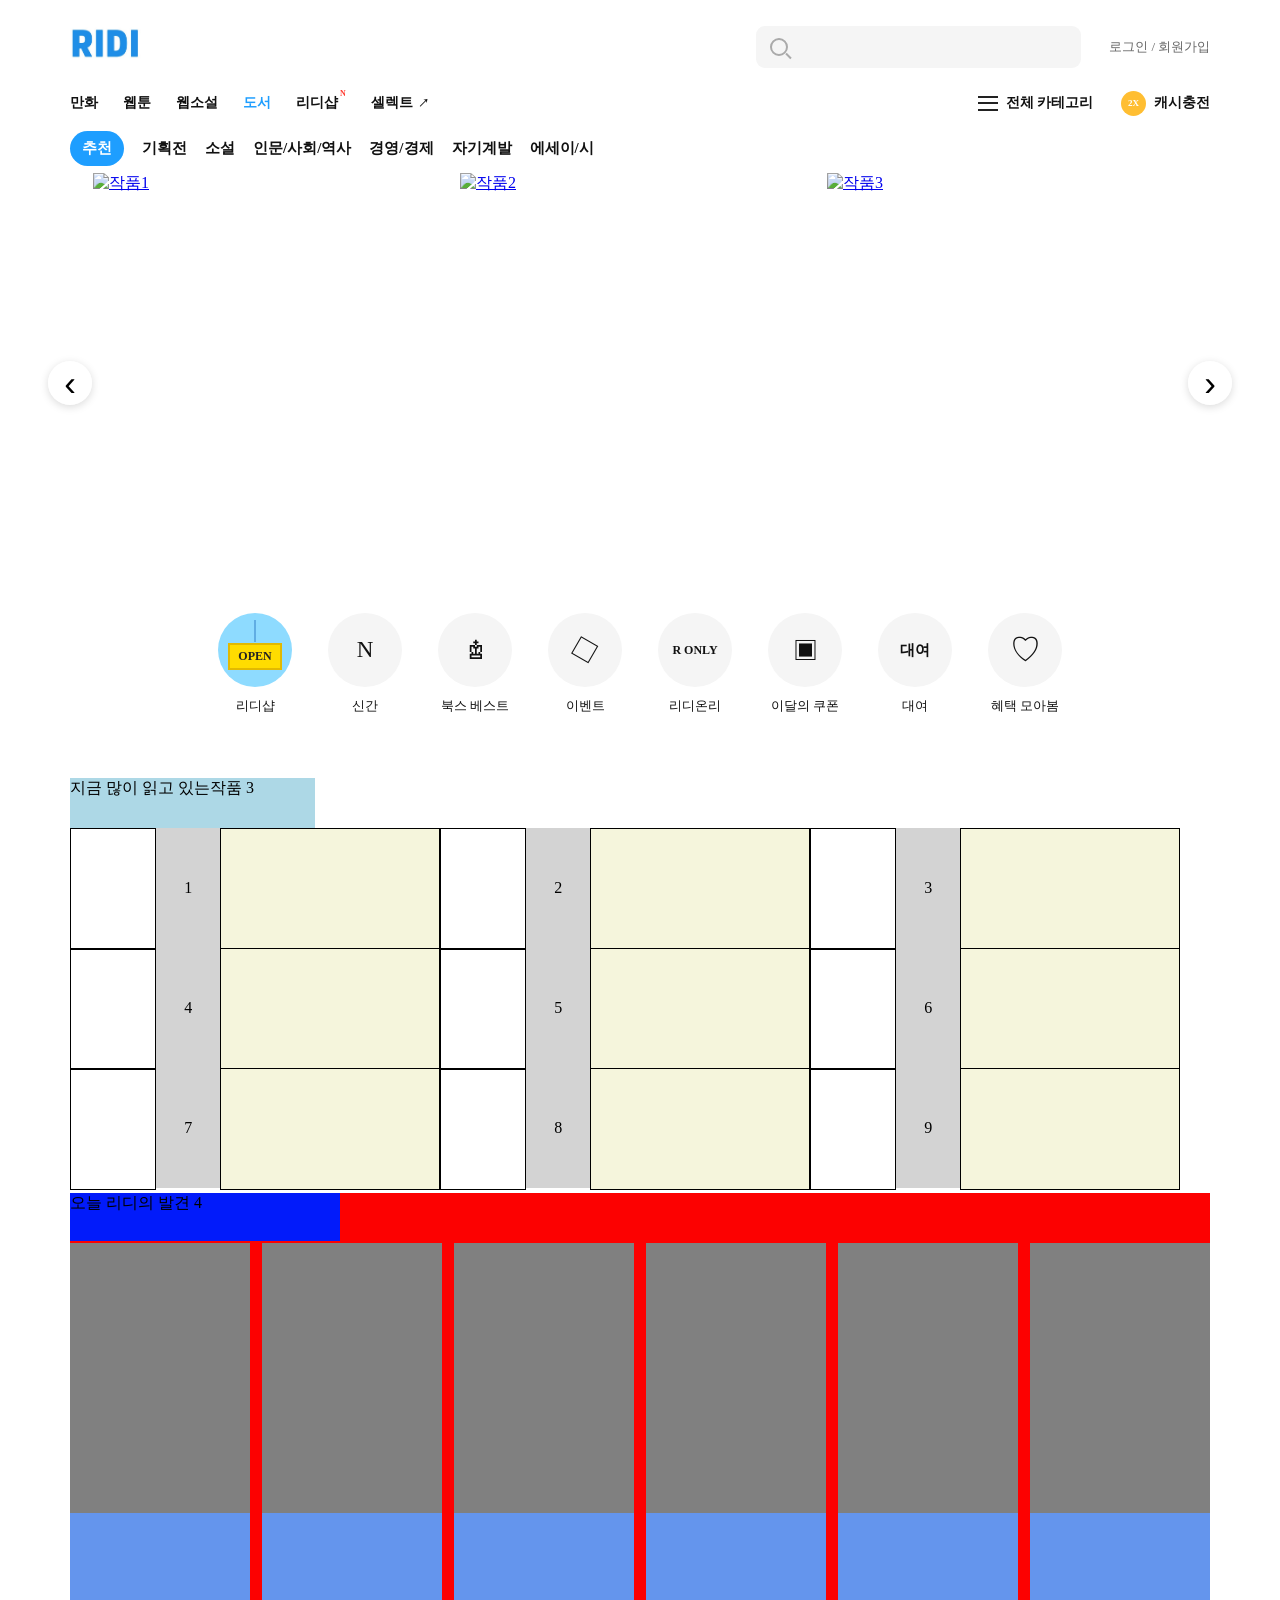
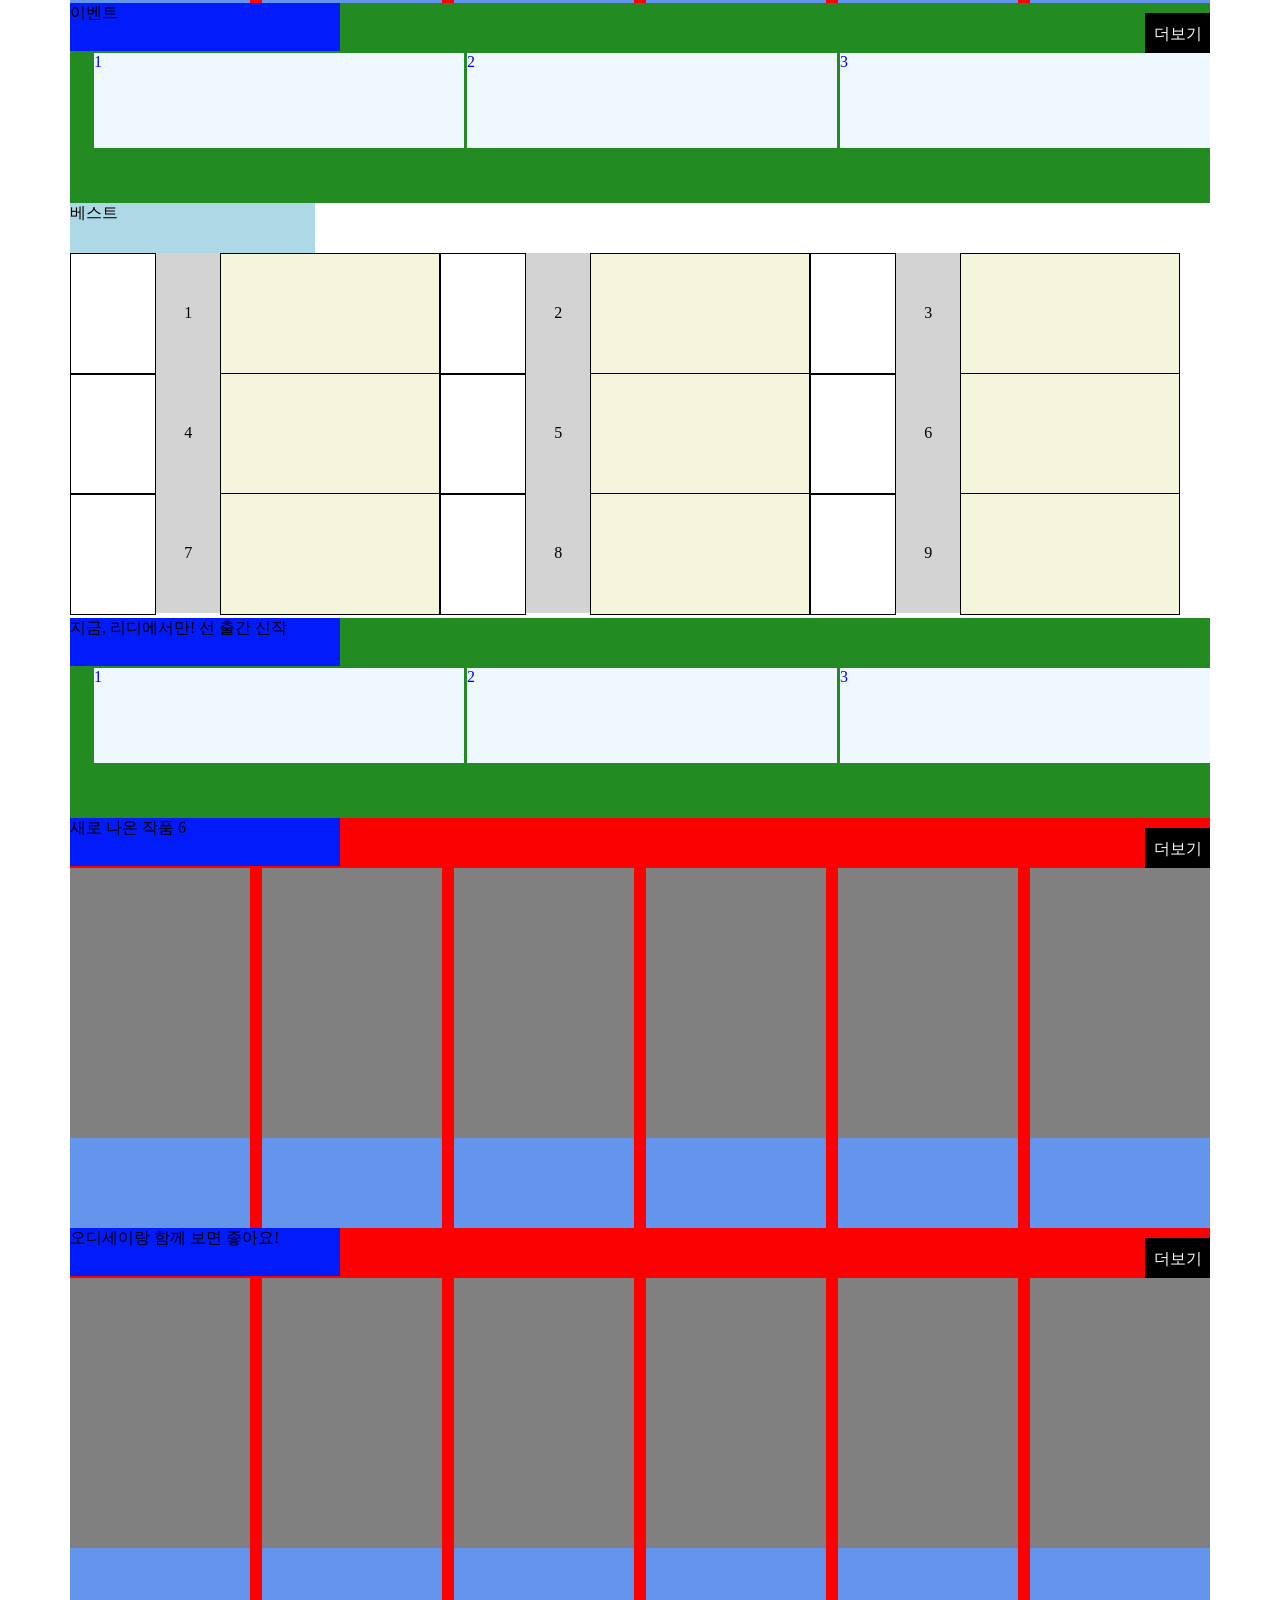
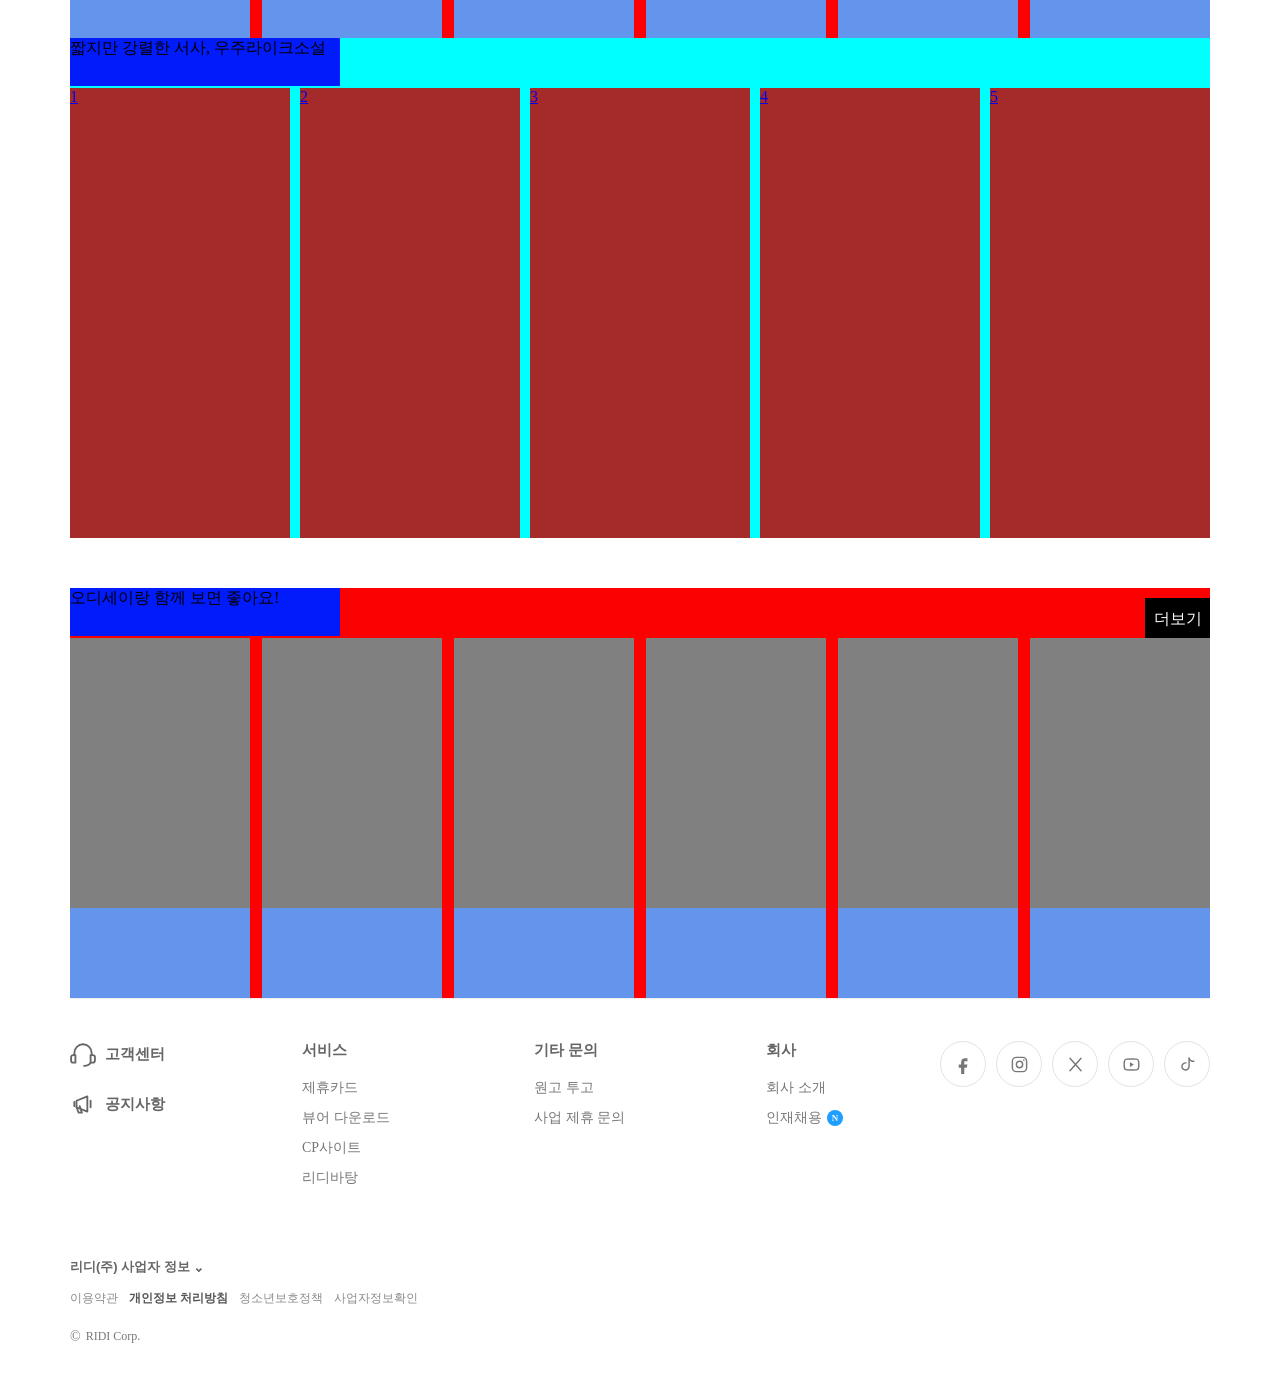
==== index.html @ 397cfddc "Initial commit" ====
<!DOCTYPE html>
<html lang="ko">
<head>
    <meta charset="UTF-8">
    <meta name="viewport" content="width=device-width, initial-scale=1.0">
    <title>리디북스</title>

    <link rel="stylesheet" href="./css/reset.css">
    <link rel="stylesheet" href="./css/common.css">
    <link rel="stylesheet" href="./css/main.css">
</head>

<body>

   <!-- 헤더 시작 -->
<header>

    <!-- 왼쪽 -->
    <div class="왼쪽영역">

        <a href="index.html" id="로고">
            <img src="./img/리디로고.jpg" alt="RIDI">
        </a>

        <nav id="작품장르">

            <a href="#">만화</a>

            <a href="#">웹툰</a>

            <a href="#">웹소설</a>

            <a href="#" class="현재메뉴">도서</a>

            <a href="#" class="리디샵메뉴">
                리디샵
                <span class="new표시헤더">N</span>
            </a>

            <a href="#">
                셀렉트
                <span class="외부링크아이콘">↗</span>
            </a>

        </nav>

    </div>


    <!-- 오른쪽 -->
    <div class="오른쪽영역">

        <!-- 검색 + 로그인 -->
        <div class="오른쪽위">

            <form id="검색">

                <button
                    type="submit"
                    class="검색버튼"
                    aria-label="검색"
                >
                    <span class="돋보기"></span>
                </button>

                <input type="text">

            </form>


            <div id="로그인">

                <a href="#">로그인</a>

                <span>/</span>

                <a href="#">회원가입</a>

            </div>

        </div>


        <!-- 카테고리 + 캐시충전 -->
        <div class="오른쪽아래">

            <a href="#" id="전체카테고리">

                <span class="햄버거아이콘">
                    <i></i>
                    <i></i>
                    <i></i>
                </span>

                <span>전체 카테고리</span>

            </a>


            <a href="#" id="캐시충전">

                <span class="캐시아이콘">2X</span>

                <span>캐시충전</span>

            </a>

        </div>

    </div>

</header>
<!-- 헤더 끝 -->


    <!-- 슬라이더 시작 -->
    <section id="slider">

        <nav id="작품상세장르">
            <a href="#" class="상세장르메뉴 active">추천</a>
            <a href="#" class="상세장르메뉴">기획전</a>
            <a href="#" class="상세장르메뉴">소설</a>
            <a href="#" class="상세장르메뉴">인문/사회/역사</a>
            <a href="#" class="상세장르메뉴">경영/경제</a>
            <a href="#" class="상세장르메뉴">자기계발</a>
            <a href="#" class="상세장르메뉴">에세이/시</a>
        </nav>

        <!-- 왼쪽 버튼 -->
        <button class="슬라이드버튼 이전버튼" type="button">‹</button>

        <!-- 사진이 보이는 영역 -->
        <div class="사진영역">

            <!-- 실제로 움직이는 트랙 -->
            <div class="사진트랙">

                <!-- 첫 번째 3장 -->
                <div class="사진그룹">
                    <a href="#" class="사진">
                        <img src="./img/slider1.jpg" alt="작품1">
                    </a>

                    <a href="#" class="사진">
                        <img src="./img/slider2.jpg" alt="작품2">
                    </a>

                    <a href="#" class="사진">
                        <img src="./img/slider3.jpg" alt="작품3">
                    </a>
                </div>


                <!-- 두 번째 3장 -->
                <div class="사진그룹">
                    <a href="#" class="사진">
                        <img src="./img/slider4.jpg" alt="작품4">
                    </a>

                    <a href="#" class="사진">
                        <img src="./img/slider5.jpg" alt="작품5">
                    </a>

                    <a href="#" class="사진">
                        <img src="./img/slider6.jpg" alt="작품6">
                    </a>
                </div>


                <!-- 세 번째 3장 -->
                <div class="사진그룹">
                    <a href="#" class="사진">
                        <img src="./img/slider7.jpg" alt="작품7">
                    </a>

                    <a href="#" class="사진">
                        <img src="./img/slider8.jpg" alt="작품8">
                    </a>

                    <a href="#" class="사진">
                        <img src="./img/slider9.jpg" alt="작품9">
                    </a>
                </div>

            </div>

        </div>

        <!-- 오른쪽 버튼 -->
        <button class="슬라이드버튼 다음버튼" type="button">›</button>

    </section>
    <!-- 슬라이더 끝 -->

    <section class="동그라미모임">

        <a href="#" class="동그라미링크">
            <div class="동그라미아이콘 리디샵아이콘">
                <span class="오픈줄"></span>
                <span class="오픈간판">OPEN</span>
            </div>
            <span class="동그라미텍스트">리디샵</span>
        </a>


        <a href="#" class="동그라미링크">
            <div class="동그라미아이콘">
                <span class="신간아이콘">N</span>
            </div>
            <span class="동그라미텍스트">신간</span>
        </a>


        <a href="#" class="동그라미링크">
            <div class="동그라미아이콘">
                <span class="베스트아이콘">♔</span>
            </div>
            <span class="동그라미텍스트">북스 베스트</span>
        </a>


        <a href="#" class="동그라미링크">
            <div class="동그라미아이콘">
                <span class="이벤트아이콘">◇</span>
            </div>
            <span class="동그라미텍스트">이벤트</span>
        </a>


        <a href="#" class="동그라미링크">
            <div class="동그라미아이콘">
                <span class="리디온리아이콘">R ONLY</span>
            </div>
            <span class="동그라미텍스트">리디온리</span>
        </a>


        <a href="#" class="동그라미링크">
            <div class="동그라미아이콘">
                <span class="쿠폰아이콘">▣</span>
            </div>
            <span class="동그라미텍스트">이달의 쿠폰</span>
        </a>


        <a href="#" class="동그라미링크">
            <div class="동그라미아이콘">
                <span class="대여아이콘">대여</span>
            </div>
            <span class="동그라미텍스트">대여</span>
        </a>


        <a href="#" class="동그라미링크">
            <div class="동그라미아이콘">
                <span class="혜택아이콘">♡</span>
            </div>
            <span class="동그라미텍스트">혜택 모아봄</span>
        </a>

    </section>


    <!-- 지금 많이 읽고 있는 만화 -->
     <section class="유사한구조">
        <div class="제목1">지금 많이 읽고 있는작품 3</div>
        <div class="목록영역1">
            <div class="작품박스1">
                <a href="#" class="작품이미지1"></a>
                    <div class="작품번호1">1</div>
               <a href="#" class="작품정보1"></a>
            </div>

            <div class="작품박스1">
               <a href="#" class="작품이미지1"></a>
                         <div class="작품번호1">2</div>
               <a href="#" class="작품정보1"></a>
            </div>

            <div class="작품박스1">
                <a href="#" class="작품이미지1"></a>
                        <div class="작품번호1">3</div>
               <a href="#" class="작품정보1"></a>
            </div>
            <div class="작품박스1">
               <a href="#" class="작품이미지1"></a>
                        <div class="작품번호1">4</div>
               <a href="#" class="작품정보1"></a>
            </div>
            <div class="작품박스1">
                <a href="#" class="작품이미지1"></a>
                        <div class="작품번호1">5</div>
               <a href="#" class="작품정보1"></a>
            </div>
            <div class="작품박스1">
             <a href="#" class="작품이미지1"></a>
                        <div class="작품번호1">6</div>
                <a href="#"class="작품정보1"></a>
            </div>
            <div class="작품박스1">
                <a href="#" class="작품이미지1"></a>
                        <div class="작품번호1">7</div>
               <a href="#" class="작품정보1"></a>
            </div>
            <div class="작품박스1">
                <a href="#" class="작품이미지1"></a>
                        <div class="작품번호1">8</div>
               <a href="#" class="작품정보1"></a>
            </div>
            <div class="작품박스1">
                <a href="#" class="작품이미지1"></a>
                         <div class="작품번호1">9</div>
               <a href="#" class="작품정보1"></a>
            </div>
        </div>
    </section>
<!--  시발 3번 8번 끝! -->


    <!-- 오늘, 리디의 발견 -->
    <section class="똑같은구조" style="background-color: rgb(252, 1, 1);">
        <div class="제목2">오늘 리디의 발견 4</div>
        
        <div class="작품목록2">
            <div class="작품카드2">
                <a href="#" class="작품이미지2"></a>
                <a href="#" class="작품정보2"></a>
            </div>

            <div class="작품카드2">
                <a href="#" class="작품이미지2"></a>
                <a href="#" class="작품정보2"></a>
            </div>

            <div class="작품카드2">
                <a href="#" class="작품이미지2"></a>
                <a href="#" class="작품정보2"></a>
            </div>

            <div class="작품카드2">
                <a href="#" class="작품이미지2"></a>
                <a href="#" class="작품정보2"></a>
            </div>

            <div class="작품카드2">
                <a href="#" class="작품이미지2"></a>
                <a href="#" class="작품정보2"></a>
            </div>

            <div class="작품카드2">
                <a href="#" class="작품이미지2"></a>
                <a href="#" class="작품정보2"></a>
            </div>
        </div>
    </section>

<!-- 5번 -->
     <section class="비슷한구조" style="background-color: forestgreen;">
        <div class="제목2">이벤트</div>
        <a href="#" class="더보기">더보기</a>
        <div class="비슷한구조사진">
            <a href="#">1</a>
            <a href="#">2</a>
            <a href="#">3</a>
        </div>
    </section>

<!-- ㅇㅇㄹㄴㄴ어ㅏㅣㅁ어ㅏㅣ머ㅏㅣㄴㅇㄹ
  -->
      <section class="유사한구조">
        <div class="제목1">베스트</div>
        <div class="목록영역1">
            <div class="작품박스1">
                <a href="#" class="작품이미지1"></a>
                    <div class="작품번호1">1</div>
               <a href="#" class="작품정보1"></a>
            </div>

            <div class="작품박스1">
               <a href="#" class="작품이미지1"></a>
                         <div class="작품번호1">2</div>
               <a href="#" class="작품정보1"></a>
            </div>

            <div class="작품박스1">
                <a href="#" class="작품이미지1"></a>
                        <div class="작품번호1">3</div>
               <a href="#" class="작품정보1"></a>
            </div>
            <div class="작품박스1">
               <a href="#" class="작품이미지1"></a>
                        <div class="작품번호1">4</div>
               <a href="#" class="작품정보1"></a>
            </div>
            <div class="작품박스1">
                <a href="#" class="작품이미지1"></a>
                        <div class="작품번호1">5</div>
               <a href="#" class="작품정보1"></a>
            </div>
            <div class="작품박스1">
             <a href="#" class="작품이미지1"></a>
                        <div class="작품번호1">6</div>
                <a href="#"class="작품정보1"></a>
            </div>
            <div class="작품박스1">
                <a href="#" class="작품이미지1"></a>
                        <div class="작품번호1">7</div>
               <a href="#" class="작품정보1"></a>
            </div>
            <div class="작품박스1">
                <a href="#" class="작품이미지1"></a>
                        <div class="작품번호1">8</div>
               <a href="#" class="작품정보1"></a>
            </div>
            <div class="작품박스1">
                <a href="#" class="작품이미지1"></a>
                         <div class="작품번호1">9</div>
               <a href="#" class="작품정보1"></a>
            </div>
        </div>
    </section>

    <section class="비슷한구조" style="background-color: forestgreen;">
        <div class="제목2">지금, 리디에서만! 선 출간 신작</div>
        
        <div class="비슷한구조사진">
            <a href="#">1</a>
            <a href="#">2</a>
            <a href="#">3</a>
        </div>
    </section>





    <!-- 6번 -->
    <section class="똑같은구조" style="background-color: rgb(252, 1, 1);">
        <div class="제목2">새로 나온 작품 6</div>
        <a href="#" class="더보기">더보기</a>
        <div class="작품목록2">
            <div class="작품카드2">
                <a href="#" class="작품이미지2"></a>
                <a href="#" class="작품정보2"></a>
            </div>

            <div class="작품카드2">
                <a href="#" class="작품이미지2"></a>
                <a href="#" class="작품정보2"></a>
            </div>

            <div class="작품카드2">
                <a href="#" class="작품이미지2"></a>
                <a href="#" class="작품정보2"></a>
            </div>

            <div class="작품카드2">
                <a href="#" class="작품이미지2"></a>
                <a href="#" class="작품정보2"></a>
            </div>

            <div class="작품카드2">
                <a href="#" class="작품이미지2"></a>
                <a href="#" class="작품정보2"></a>
            </div>

            <div class="작품카드2">
                <a href="#" class="작품이미지2"></a>
                <a href="#" class="작품정보2"></a>
            </div>
        </div>
    </section>


     <section class="똑같은구조" style="background-color: rgb(252, 1, 1);">
        <div class="제목2">오디세이랑 함께 보면 좋아요!</div>
        <a href="#" class="더보기">더보기</a>
        <div class="작품목록2">
            <div class="작품카드2">
                <a href="#" class="작품이미지2"></a>
                <a href="#" class="작품정보2"></a>
            </div>

            <div class="작품카드2">
                <a href="#" class="작품이미지2"></a>
                <a href="#" class="작품정보2"></a>
            </div>

            <div class="작품카드2">
                <a href="#" class="작품이미지2"></a>
                <a href="#" class="작품정보2"></a>
            </div>

            <div class="작품카드2">
                <a href="#" class="작품이미지2"></a>
                <a href="#" class="작품정보2"></a>
            </div>

            <div class="작품카드2">
                <a href="#" class="작품이미지2"></a>
                <a href="#" class="작품정보2"></a>
            </div>

            <div class="작품카드2">
                <a href="#" class="작품이미지2"></a>
                <a href="#" class="작품정보2"></a>
            </div>
        </div>
    </section>


<!-- 짧지만 강렬한 서사, 우주라이크소설 -->
  <section class="우주라이크소설">

    <div class="제목2">짧지만 강렬한 서사, 우주라이크소설</div>

    <div class="우주라이크소설목록">
        <a href="#">1</a>
        <a href="#">2</a>
        <a href="#">3</a>
        <a href="#">4</a>
        <a href="#">5</a>
    </div>

</section>


    <section class="똑같은구조" style="background-color: rgb(252, 1, 1);">
        <div class="제목2">오디세이랑 함께 보면 좋아요!</div>
        <a href="#" class="더보기">더보기</a>
        <div class="작품목록2">
            <div class="작품카드2">
                <a href="#" class="작품이미지2"></a>
                <a href="#" class="작품정보2"></a>
            </div>

            <div class="작품카드2">
                <a href="#" class="작품이미지2"></a>
                <a href="#" class="작품정보2"></a>
            </div>

            <div class="작품카드2">
                <a href="#" class="작품이미지2"></a>
                <a href="#" class="작품정보2"></a>
            </div>

            <div class="작품카드2">
                <a href="#" class="작품이미지2"></a>
                <a href="#" class="작품정보2"></a>
            </div>

            <div class="작품카드2">
                <a href="#" class="작품이미지2"></a>
                <a href="#" class="작품정보2"></a>
            </div>

            <div class="작품카드2">
                <a href="#" class="작품이미지2"></a>
                <a href="#" class="작품정보2"></a>
            </div>
        </div>
    </section>


    <footer class="리디푸터">
        <div class="푸터상단">
            <div class="푸터왼쪽메뉴">
                <div class="푸터바로가기">
                    <a href="#" class="푸터큰링크">
                        <svg viewBox="0 0 24 24" aria-hidden="true">
                            <path d="M4 13v-2a8 8 0 0 1 16 0v2"/>
                            <path d="M4 13H3a2 2 0 0 0-2 2v3a2 2 0 0 0 2 2h2v-7H4Z"/>
                            <path d="M20 13h1a2 2 0 0 1 2 2v3a2 2 0 0 1-2 2h-2v-7h1Z"/>
                            <path d="M19 20c-1 2-3 3-6 3"/>
                        </svg>
                        <span>고객센터</span>
                    </a>

                    <a href="#" class="푸터큰링크">
                        <svg viewBox="0 0 24 24" aria-hidden="true">
                            <path d="M4 10v4"/>
                            <path d="M6 9l10-4v14L6 15Z"/>
                            <path d="M6 15l2 5h3l-2-6"/>
                            <path d="M19 9v6"/>
                        </svg>
                        <span>공지사항</span>
                    </a>
                </div>

                <div class="푸터목록">
                    <strong>서비스</strong>
                    <a href="#">제휴카드</a>
                    <a href="#">뷰어 다운로드</a>
                    <a href="#">CP사이트</a>
                    <a href="#">리디바탕</a>
                </div>

                <div class="푸터목록">
                    <strong>기타 문의</strong>
                    <a href="#">원고 투고</a>
                    <a href="#">사업 제휴 문의</a>
                </div>

                <div class="푸터목록">
                    <strong>회사</strong>
                    <a href="#">회사 소개</a>
                    <a href="#" class="인재채용링크">인재채용 <span class="뉴배지">N</span></a>
                </div>
            </div>

            <div class="푸터SNS">
                <a href="#" aria-label="페이스북" title="페이스북">
                    <svg viewBox="0 0 24 24" aria-hidden="true"><path d="M14 8h3V4h-3c-3 0-5 2-5 5v3H6v4h3v8h4v-8h3l1-4h-4V9c0-1 .5-1 1-1Z"/></svg>
                </a>
                <a href="#" aria-label="인스타그램" title="인스타그램">
                    <svg viewBox="0 0 24 24" aria-hidden="true"><rect x="3" y="3" width="18" height="18" rx="5"/><circle cx="12" cy="12" r="4"/><circle cx="17.5" cy="6.5" r="1" class="채움"/></svg>
                </a>
                <a href="#" aria-label="트위터 X" title="트위터 X">
                    <svg viewBox="0 0 24 24" aria-hidden="true"><path d="M5 4l14 16M19 4L5 20"/></svg>
                </a>
                <a href="#" aria-label="유튜브" title="유튜브">
                    <svg viewBox="0 0 24 24" aria-hidden="true"><path d="M21 8c-.2-1.5-1-2.5-2.5-2.8C16.8 5 14.5 5 12 5s-4.8 0-6.5.2C4 5.5 3.2 6.5 3 8c-.2 1.1-.2 2.3-.2 4s0 2.9.2 4c.2 1.5 1 2.5 2.5 2.8C7.2 19 9.5 19 12 19s4.8 0 6.5-.2C20 18.5 20.8 17.5 21 16c.2-1.1.2-2.3.2-4s0-2.9-.2-4Z"/><path d="M10 9l5 3-5 3Z" class="채움"/></svg>
                </a>
                <a href="#" aria-label="틱톡" title="틱톡">
                    <svg viewBox="0 0 24 24" aria-hidden="true"><path d="M14 4v10.5a4.5 4.5 0 1 1-4-4.5"/><path d="M14 4c1 3 3 4 6 4"/></svg>
                </a>
            </div>
        </div>

        <div class="푸터하단">
            <button type="button" id="사업자정보버튼" aria-expanded="false">
                <span>리디(주) 사업자 정보</span>
                <span class="사업자화살표" aria-hidden="true">⌄</span>
            </button>

            <div id="사업자정보내용" hidden>
                <p>대표자 : [대표자명] &nbsp;|&nbsp; 사업자등록번호 : [사업자등록번호]</p>
                <p>통신판매업 신고번호 : [신고번호] &nbsp;|&nbsp; 주소 : [사업자 주소]</p>
            </div>

            <div class="푸터약관">
                <a href="#">이용약관</a>
                <a href="#" class="개인정보처리방침">개인정보 처리방침</a>
                <a href="#">청소년보호정책</a>
                <a href="#">사업자정보확인</a>
            </div>

            <div class="푸터카피라이트">
                <span class="저작권기호">©</span>
                <span>RIDI Corp.</span>
            </div>
        </div>
    </footer>

    <script src="./js/main.js"></script>
</body>
</html>
---- css/main.css ----
@charset "utf-8";

/* =========================
   헤더
========================= */

/* =========================
   헤더
========================= */

header {
    width: 1140px;
    height: 115px;

    margin: 0 auto;

    display: flex;
    justify-content: space-between;
}


/* =========================
   왼쪽 영역
========================= */

.왼쪽영역 {
    height: 115px;

    display: flex;
    flex-direction: column;
    justify-content: space-between;
}


/* RIDI 로고 */

#로고 {
    width: 75px;
    height: 35px;

    margin-top: 18px;

    display: block;
}


#로고 img {
    width: 75px;
    height: 35px;

    display: block;
    object-fit: contain;
}


/* =========================
   작품 장르
========================= */

#작품장르 {
    height: 40px;

    display: flex;
    align-items: center;

    gap: 25px;
}


#작품장르 a {
    position: relative;

    color: #111;

    font-size: 14px;
    font-weight: 600;

    text-decoration: none;
    white-space: nowrap;

    transition: color 0.2s;
}


#작품장르 a:hover {
    color: #999;
}


/* 현재 선택된 '도서' */

#작품장르 .현재메뉴 {
    color: #1e9eff;
}


/* 리디샵 옆 N */

.리디샵메뉴 {
    display: flex;
    align-items: flex-start;
}


.new표시헤더 {
    margin-left: 2px;
    margin-top: -5px;

    color: #ff3b30;

    font-size: 8px;
    font-weight: bold;
}


/* 셀렉트 외부링크 표시 */

.외부링크아이콘 {
    margin-left: 2px;

    font-size: 11px;
}


/* =========================
   오른쪽 영역
========================= */

.오른쪽영역 {
    height: 115px;

    display: flex;
    flex-direction: column;

    align-items: flex-end;
    justify-content: space-between;
}


/* =========================
   검색 + 로그인
========================= */

.오른쪽위 {
    margin-top: 18px;

    display: flex;
    align-items: center;

    gap: 28px;
}


/* 검색창 */

#검색 {
    width: 325px;
    height: 42px;

    display: flex;
    align-items: center;

    background-color: #f5f5f5;

    border: none;
    border-radius: 9px;

    overflow: hidden;
}


/* 검색 버튼 */

.검색버튼 {
    width: 45px;
    height: 42px;

    border: none;
    background: none;

    display: flex;
    justify-content: center;
    align-items: center;

    cursor: pointer;
}


/* CSS 돋보기 */

.돋보기 {
    width: 14px;
    height: 14px;

    border: 2px solid #aaa;
    border-radius: 50%;

    position: relative;

    display: block;
}


.돋보기::after {
    content: "";

    width: 7px;
    height: 2px;

    position: absolute;

    right: -6px;
    bottom: -3px;

    background-color: #aaa;

    transform: rotate(45deg);
}


/* 검색 입력 */

#검색 input {
    flex: 1;

    height: 42px;

    padding: 0 12px 0 3px;

    border: none;
    outline: none;

    background: transparent;

    font-size: 14px;
}


/* =========================
   로그인
========================= */

#로그인 {
    display: flex;
    align-items: center;

    gap: 3px;

    white-space: nowrap;
}


#로그인 a,
#로그인 span {
    color: #666;

    font-size: 13px;
    font-weight: 500;

    text-decoration: none;
}


#로그인 a:hover {
    color: #aaa;
}


/* =========================
   전체 카테고리 + 캐시충전
========================= */

.오른쪽아래 {
    height: 40px;

    display: flex;
    align-items: center;

    gap: 28px;
}


#전체카테고리,
#캐시충전 {
    height: 40px;

    display: flex;
    align-items: center;

    gap: 8px;

    color: #111;

    font-size: 14px;
    font-weight: 600;

    text-decoration: none;
}


/* 햄버거 */

.햄버거아이콘 {
    width: 20px;
    height: 15px;

    display: flex;
    flex-direction: column;
    justify-content: space-between;
}


.햄버거아이콘 i {
    width: 20px;
    height: 2px;

    display: block;

    background-color: #222;
}


/* =========================
   캐시 2X 아이콘
========================= */

.캐시아이콘 {
    width: 25px;
    height: 25px;

    border: none;
    border-radius: 50%;

    background-color: #ffbe32;

    display: flex;
    justify-content: center;
    align-items: center;

    color: white;

    font-size: 9px;
    font-weight: bold;
}


#전체카테고리:hover,
#캐시충전:hover {
    color: #888;
}

/* =========================
   슬라이더
========================= */

#slider {
    width: 1140px;
    height: 470px;
    margin: 0 auto;
    position: relative;
}

#작품상세장르 {
    width: 610px;
    height: 50px;

    position: absolute;
    top: 0;
    left: 0;

    display: flex;
    align-items: center;

    gap: 18px;
}


/* 기본 메뉴 */

.상세장르메뉴 {
    padding: 7px 0;

    text-decoration: none;

    color: #111;

    font-size: 15px;
    font-weight: bold;

    white-space: nowrap;

    transition: 0.2s;
}


/* 마우스 올렸을 때 */

.상세장르메뉴:hover {
    color: #999;
}


/* 현재 선택된 메뉴 */

.상세장르메뉴.active {
    padding: 8px 12px;

    background-color: #1e9eff;

    color: white;

    border-radius: 20px;
}


/* 선택된 메뉴에서는 hover해도 흰색 유지 */

.상세장르메뉴.active:hover {
    color: white;
}

.사진영역 {
    width: 1094px;
    height: 420px;
    position: absolute;
    top: 50px;
    left: 23px;
    overflow: hidden;
}

.사진트랙 {
    width: 100%;
    height: 420px;
    display: flex;
    transition: transform 0.5s ease;
}

.사진그룹 {
    min-width: 100%;
    height: 420px;
    display: flex;
    gap: 7px;
}

.사진 {
    width: 360px;
    height: 420px;
    display: block;
    flex-shrink: 0;
}

.사진 img {
    width: 100%;
    height: 100%;
    display: block;
    object-fit: cover;
}

.슬라이드버튼 {
    position: absolute;
    top: 260px;
    transform: translateY(-50%);
    width: 44px;
    height: 44px;
    border: none;
    border-radius: 50%;
    background-color: rgba(255, 255, 255, 0.8);
    display: flex;
    justify-content: center;
    align-items: center;
    font-size: 35px;
    cursor: pointer;
    z-index: 20;
    box-shadow: 0 2px 8px rgba(0, 0, 0, 0.15);
}

.이전버튼 { left: -22px; }
.다음버튼 { right: -22px; }

/* =========================
   동그라미 모임
========================= */

.동그라미모임 {
    width: 1140px;
    height: 165px;
    margin: 0 auto;

    display: flex;
    justify-content: center;
    align-items: flex-start;

    gap: 25px;
    padding-top: 20px;
}


/* 아이콘 + 글씨 전체가 하나의 링크 */

.동그라미링크 {
    width: 85px;

    display: flex;
    flex-direction: column;
    align-items: center;

    text-decoration: none;
    color: #111;
}


/* 공통 원 */

.동그라미아이콘 {
    width: 74px;
    height: 74px;

    border-radius: 50%;

    background-color: #f5f5f5;

    display: flex;
    justify-content: center;
    align-items: center;

    color: #111;
}


/* 아래 글씨 */

.동그라미텍스트 {
    margin-top: 10px;

    font-size: 13px;
    color: #111;

    white-space: nowrap;
}


/* 마우스 올렸을 때 */

.동그라미링크:hover .동그라미텍스트 {
    color: #777;
}


/* =========================
   리디샵 OPEN 아이콘
========================= */

.리디샵아이콘 {
    position: relative;
    background-color: #8edbff;

    overflow: hidden;
}


/* 위에서 내려오는 줄 */

.오픈줄 {
    position: absolute;

    top: 7px;
    left: 50%;

    width: 1px;
    height: 22px;

    background-color: #3280c7;

    transform: translateX(-50%);
}


/* OPEN 간판 */

.오픈간판 {
    position: relative;

    padding: 4px 8px;

    background-color: #ffdc00;

    border: 2px solid #e2b900;

    color: #222;

    font-size: 12px;
    font-weight: bold;

    transform: translateY(6px);
}


/* =========================
   개별 아이콘
========================= */

.신간아이콘 {
    font-size: 23px;
    font-weight: 400;
}


.베스트아이콘 {
    font-size: 28px;
}


.이벤트아이콘 {
    font-size: 30px;
    transform: rotate(-15deg);
}


.리디온리아이콘 {
    font-size: 12px;
    font-weight: bold;
}


.쿠폰아이콘 {
    font-size: 25px;
}


.대여아이콘 {
    font-size: 15px;
    font-weight: bold;
}


.혜택아이콘 {
    font-size: 31px;
    font-weight: 300;
}

/* =========================
   유사한 구조 3, 8
========================= */

.유사한구조 {
    width: 1140px;
    height: 415px;
    margin: 0 auto;
    position: relative;
}

.제목1 {
    width: 245px;
    height: 50px;
    position: absolute;
    top: 0;
    left: 0;
    background-color: lightblue;
}

.목록영역1 {
    position: absolute;
    top: 50px;
    left: 0;
    display: grid;
    grid-template-columns: repeat(3, 370px);
    grid-template-rows: repeat(3, 120px);
}

.작품박스1 {
    width: 370px;
    height: 120px;
    display: flex;
    box-sizing: border-box;
}

.작품이미지1 {
    width: 85px;
    height: 120px;
    display: flex;
    justify-content: center;
    align-items: center;
    border: 1px solid black;
}

.작품번호1 {
    width: 65px;
    height: 120px;
    display: flex;
    justify-content: center;
    align-items: center;
    background-color: lightgray;
}

.작품정보1 {
    width: 220px;
    height: 120px;
    background-color: beige;
    border: 1px solid black;
}

/* =========================
   똑같은 구조
========================= */

.똑같은구조 {
    width: 1140px;
    height: 410px;
    margin: 0 auto;
    position: relative;
}

.제목2 {
    width: 270px;
    height: 48px;
    position: absolute;
    top: 0;
    left: 0;
    background-color: rgb(2, 27, 250);
}

.더보기 {
    width: 65px;
    height: 43px;
    position: absolute;
    top: 10px;
    right: 0;
    display: flex;
    justify-content: center;
    align-items: center;
    text-decoration: none;
    color: rgb(253, 253, 253);
    background-color: black;
}

.작품목록2 {
    position: absolute;
    top: 50px;
    left: 0;
    width: 1140px;
    height: 360px;
    display: flex;
    justify-content: space-between;
}

.작품카드2 {
    width: 180px;
    height: 360px;
    display: flex;
    flex-direction: column;
}

.작품이미지2 {
    width: 180px;
    height: 270px;
    background-color: grey;
    display: flex;
    justify-content: center;
    align-items: center;
    text-decoration: none;
    overflow: hidden;
}

.작품이미지2 img {
    width: 100%;
    height: 100%;
    display: block;
    object-fit: cover;
}

.작품정보2 {
    width: 180px;
    height: 90px;
    background-color: cornflowerblue;
    display: flex;
    justify-content: center;
    align-items: center;
    text-decoration: none;
}

/* =========================
   비슷한 구조 5, 10, 21
========================= */

.비슷한구조 {
    width: 1140px;
    height: 200px;
    margin: 0 auto;
    position: relative;
}

.비슷한구조사진 {
    position: absolute;
    top: 50px;
    right: 0;
    display: flex;
    gap: 3px;
}

.비슷한구조사진 a {
    width: 370px;
    height: 95px;
    display: block;
    text-decoration: none;
    background-color: aliceblue;
}

/* =========================
   우주라이크소설
========================= */

.우주라이크소설 {
    width: 1140px;
    height: 500px;
    margin: 0 auto 50px;
    background-color: aqua;
    position: relative;
}

.우주라이크소설목록 {
    position: absolute;
    top: 50px;
    left: 0;
    width: 100%;
    display: flex;
    justify-content: space-between;
}

.우주라이크소설목록 a {
    width: 220px;
    height: 450px;
    display: block;
    background-color: brown;
}

/* =========================
   이 작품을 주목
========================= */

.이작품을주목 {
    width: 1140px;
    height: 300px;
    background-color: bisque;
    margin: 0 auto;
    position: relative;
}

.이작품을주목사진 {
    position: absolute;
    display: flex;
    top: 50px;
    right: 0;
    gap: 3px;
}

.이작품을주목사진 a {
    width: 370px;
    height: 247px;
    background-color: rgb(98, 0, 255);
    display: flex;
    text-decoration: none;
}

/* =========================
   리디 푸터 - 통합본
========================= */
.리디푸터 {
    width: 1140px;
    min-height: 345px;
    height: auto;
    margin: 0 auto;
    padding: 42px 0 36px;
    border-top: 1px solid #eeeeee;
    color: #777777;
    background: #ffffff;
    box-sizing: border-box;
}

.푸터상단 {
    display: flex;
    justify-content: space-between;
    align-items: flex-start;
}

.푸터왼쪽메뉴 {
    display: flex;
    align-items: flex-start;
    gap: 82px;
}

.푸터바로가기 {
    width: 150px;
    display: flex;
    flex-direction: column;
    gap: 24px;
}

.푸터큰링크 {
    display: flex;
    align-items: center;
    gap: 9px;
    color: #666666;
    font-size: 15px;
    font-weight: 700;
    text-decoration: none;
    transition: color .2s ease;
}

.푸터큰링크 svg {
    width: 26px;
    height: 26px;
    fill: none;
    stroke: currentColor;
    stroke-width: 1.7;
    stroke-linecap: round;
    stroke-linejoin: round;
    flex: 0 0 auto;
}

.푸터큰링크:hover {
    color: #b8b8b8;
}

.푸터목록 {
    min-width: 150px;
    display: flex;
    flex-direction: column;
    gap: 12px;
    font-size: 14px;
}

.푸터목록 strong {
    margin-bottom: 7px;
    color: #666666;
    font-size: 15px;
    font-weight: 700;
}

.푸터목록 a {
    width: fit-content;
    color: #777777;
    text-decoration: none;
    transition: color .2s ease;
}

.푸터목록 a:hover {
    color: #bbbbbb;
}

.인재채용링크 {
    display: flex;
    align-items: center;
    gap: 5px;
}

.뉴배지 {
    width: 16px;
    height: 16px;
    display: inline-flex;
    justify-content: center;
    align-items: center;
    border-radius: 50%;
    background: #1e9eff;
    color: #ffffff;
    font-size: 9px;
    font-weight: 700;
    line-height: 1;
}

.푸터SNS {
    display: flex;
    gap: 10px;
}

.푸터SNS a {
    width: 44px;
    height: 44px;
    display: flex;
    justify-content: center;
    align-items: center;
    border: 1px solid #e2e2e2;
    border-radius: 50%;
    color: #777777;
    text-decoration: none;
    transition: color .2s ease, border-color .2s ease;
}

.푸터SNS a:hover {
    color: #b8b8b8;
    border-color: #eeeeee;
}

.푸터SNS svg {
    width: 19px;
    height: 19px;
    fill: none;
    stroke: currentColor;
    stroke-width: 1.8;
    stroke-linecap: round;
    stroke-linejoin: round;
}

.푸터SNS svg .채움 {
    fill: currentColor;
    stroke: none;
}

.푸터SNS a:first-child svg path:first-child {
    fill: currentColor;
    stroke: none;
}

.푸터하단 {
    margin-top: 70px;
}

#사업자정보버튼 {
    padding: 0;
    display: inline-flex;
    align-items: center;
    gap: 4px;
    border: 0;
    background: transparent;
    color: #666666;
    font-size: 13px;
    font-weight: 700;
    cursor: pointer;
}

.사업자화살표 {
    display: inline-block;
    font-size: 16px;
    transform-origin: center;
    transition: transform .2s ease;
}

#사업자정보버튼[aria-expanded="true"] .사업자화살표 {
    transform: rotate(180deg);
}

#사업자정보내용 {
    margin-top: 10px;
    color: #999999;
    font-size: 11px;
    line-height: 1.7;
}

.푸터약관 {
    margin-top: 14px;
    display: flex;
    align-items: center;
    gap: 11px;
}

.푸터약관 a {
    color: #8a8a8a;
    font-size: 12px;
    text-decoration: none;
    transition: color .2s ease;
}

.푸터약관 a:hover {
    color: #bcbcbc;
}

.푸터약관 .개인정보처리방침 {
    color: #555555;
    font-weight: 700;
}

.푸터카피라이트 {
    margin-top: 22px;
    display: flex;
    align-items: center;
    gap: 5px;
    color: #777777;
    font-size: 12px;
}

.저작권기호 {
    font-size: 14px;
    line-height: 1;
}
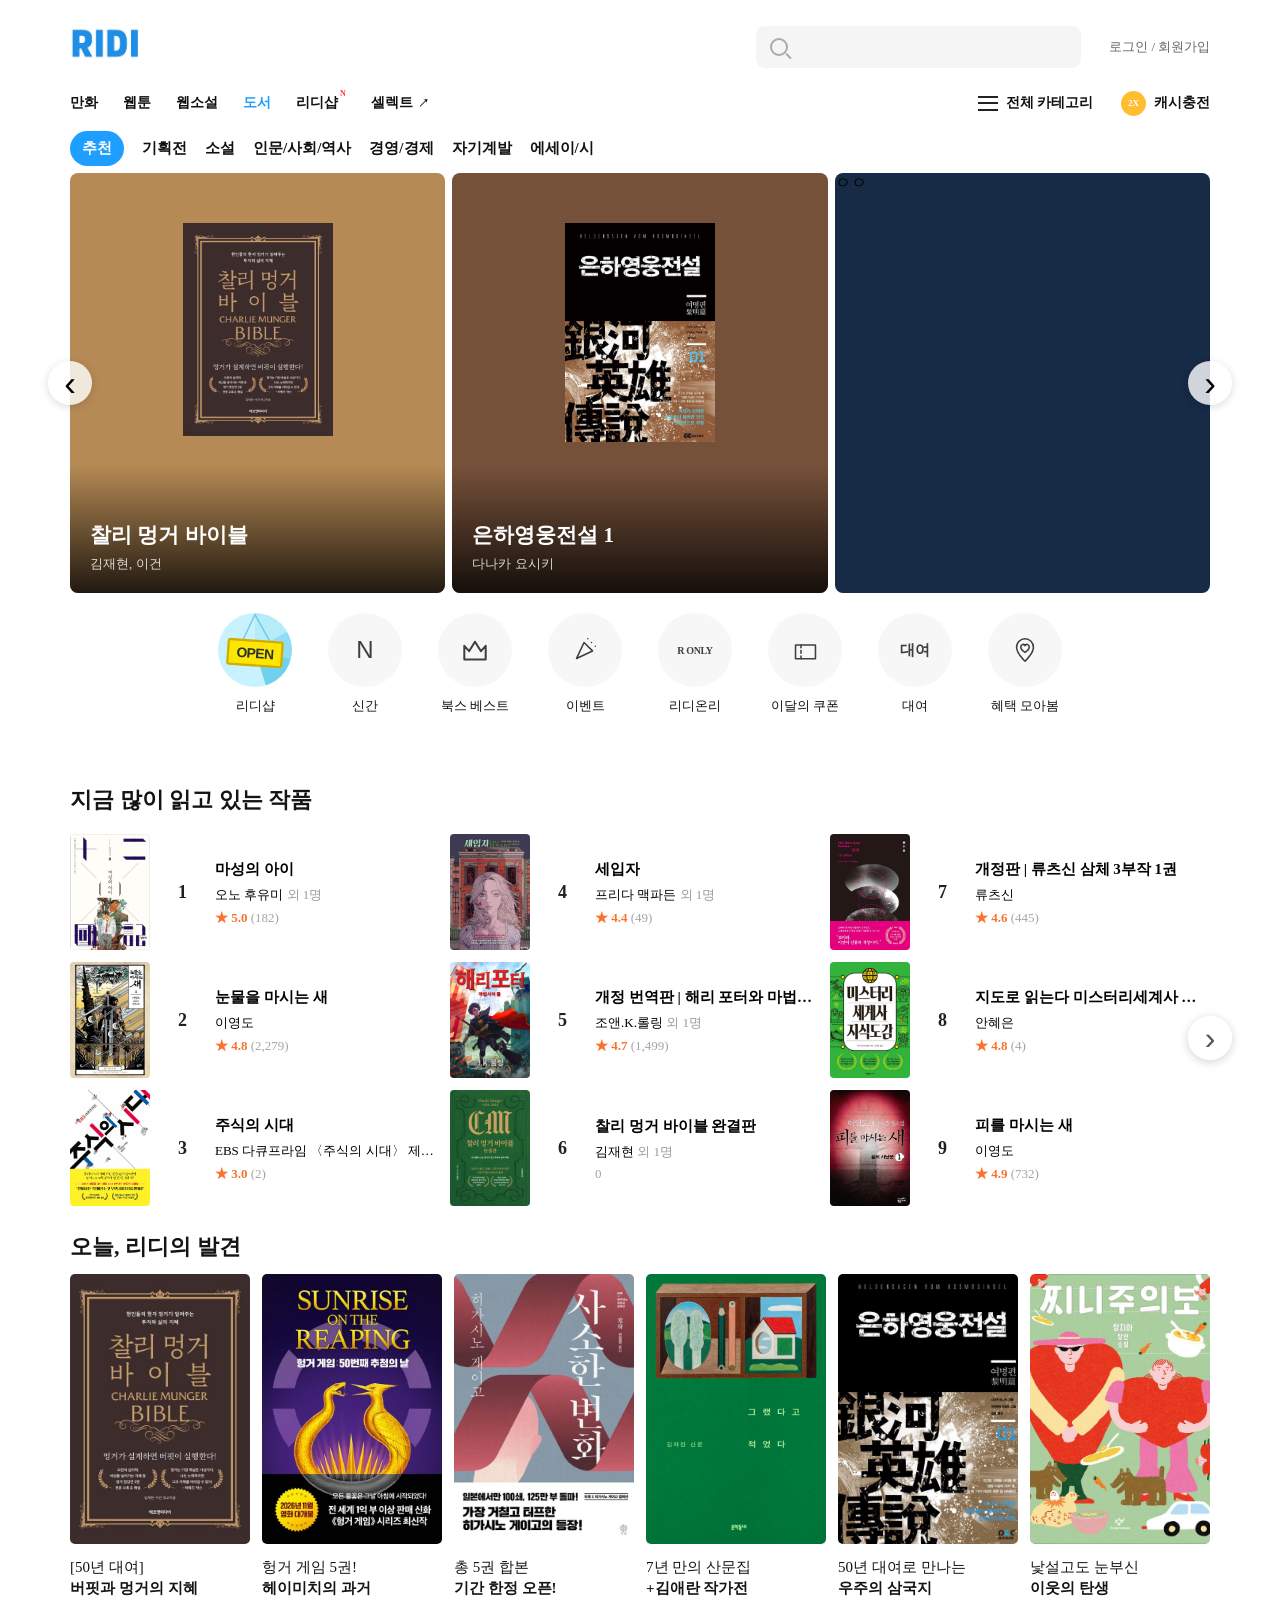
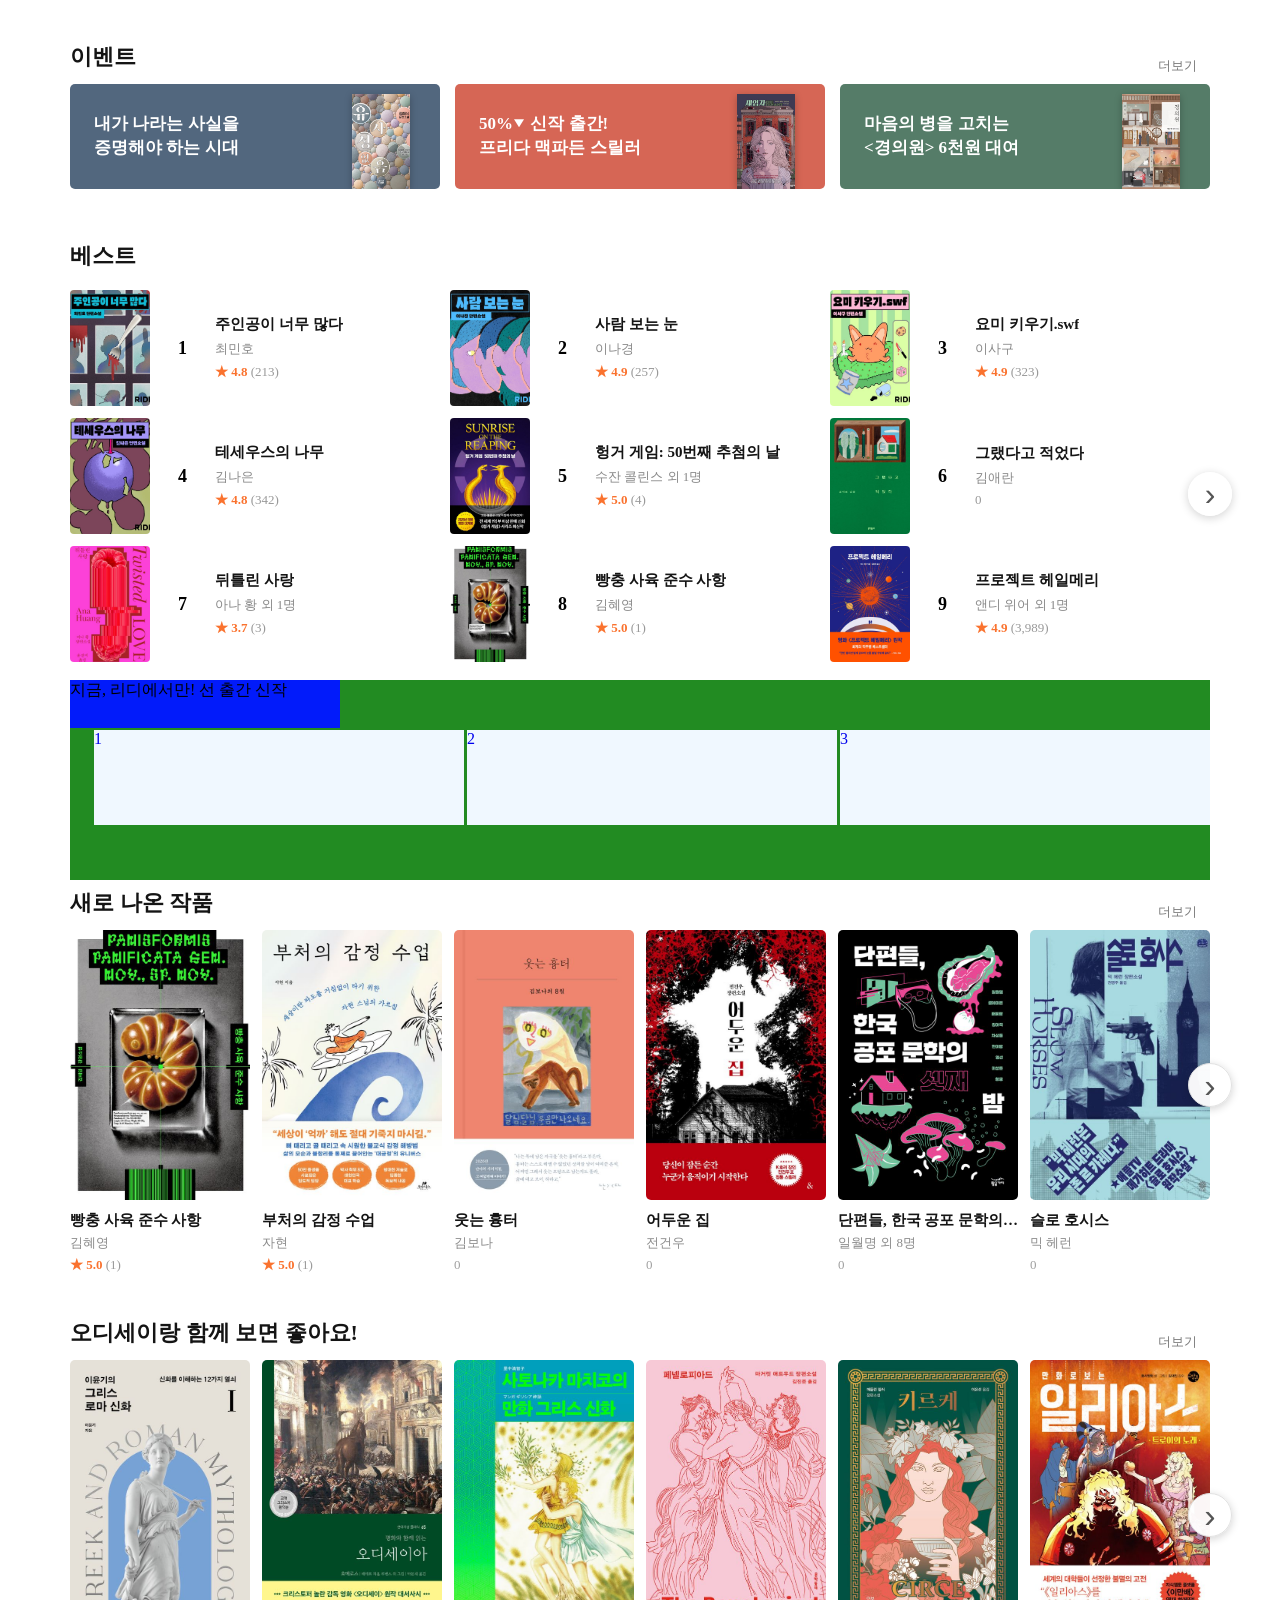
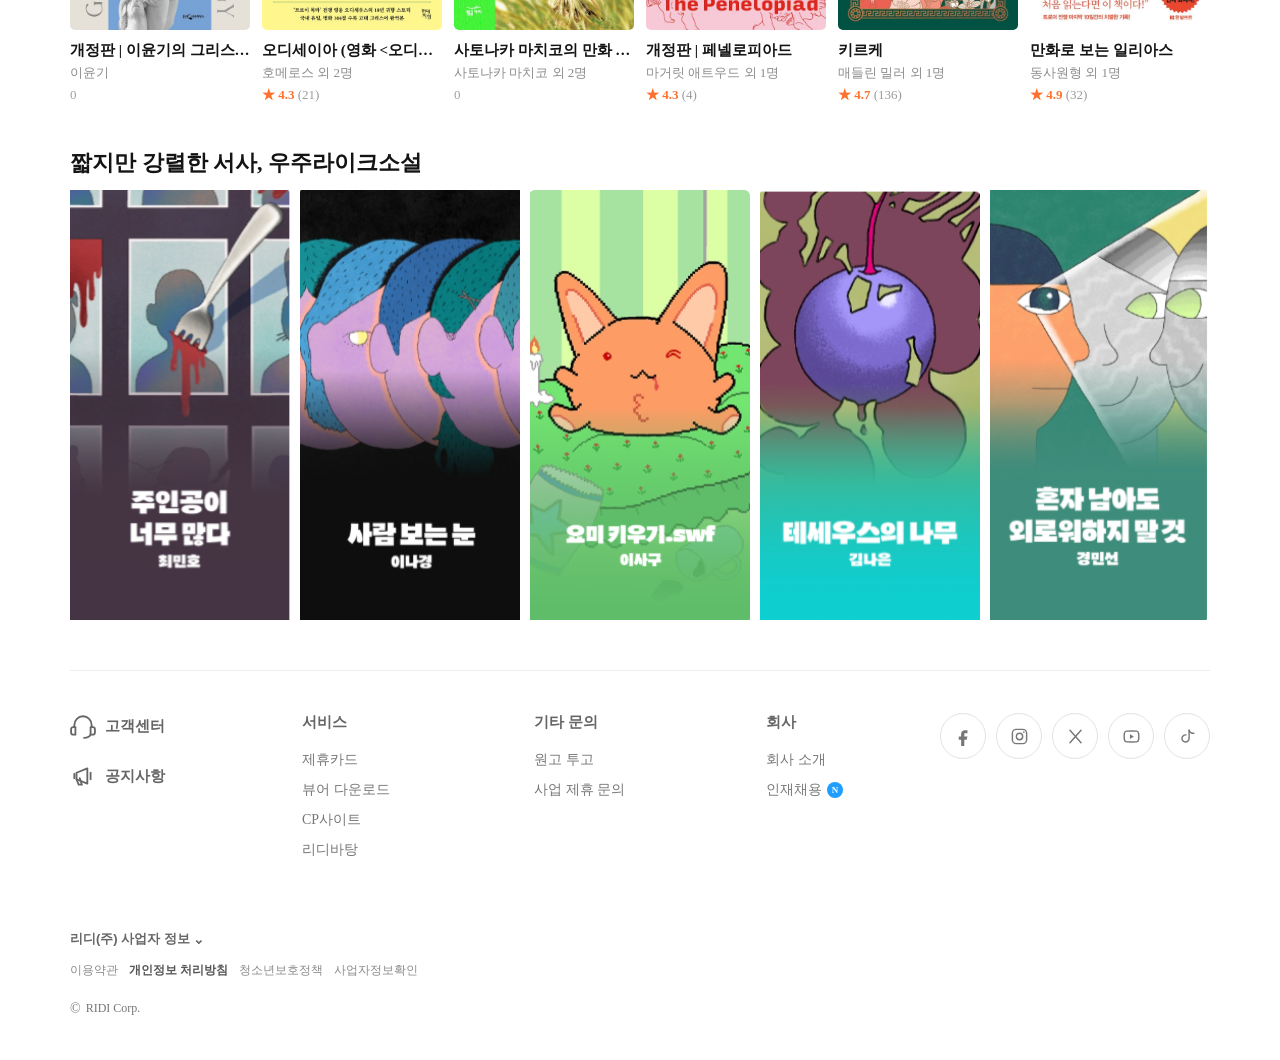
==== commit 092b24dc: "20260902작업api호출완" ====
--- a/index.html
+++ b/index.html
@@ -5,8 +5,6 @@
     <meta name="viewport" content="width=device-width, initial-scale=1.0">
     <title>리디북스</title>
 
-    <link rel="stylesheet" href="./css/reset.css">
-    <link rel="stylesheet" href="./css/common.css">
     <link rel="stylesheet" href="./css/main.css">
 </head>
 
@@ -135,50 +133,56 @@
             <!-- 실제로 움직이는 트랙 -->
             <div class="사진트랙">
 
-                <!-- 첫 번째 3장 -->
+                <!-- 첫 번째 2장 -->
                 <div class="사진그룹">
-                    <a href="#" class="사진">
-                        <img src="./img/slider1.jpg" alt="작품1">
-                    </a>
-
-                    <a href="#" class="사진">
-                        <img src="./img/slider2.jpg" alt="작품2">
-                    </a>
-
-                    <a href="#" class="사진">
-                        <img src="./img/slider3.jpg" alt="작품3">
-                    </a>
+                    <a href="#" class="사진" target="_blank" rel="noopener noreferrer">
+                        <img src="./img/slider1.jpg" alt="찰리 멍거 바이블 표지">
+                        <span class="책정보"><strong>찰리 멍거 바이블</strong><small>김재현, 이건</small></span>
+                    </a>
+
+                    <a href="#" class="사진" target="_blank" rel="noopener noreferrer">
+                        <img src="./img/slider2.jpg" alt="은하영웅전설 1 표지">
+                        <span class="책정보"><strong>은하영웅전설 1</strong><small>다나카 요시키</small></span>
+                    </a>
+
                 </div>
 
 
                 <!-- 두 번째 3장 -->
                 <div class="사진그룹">
-                    <a href="#" class="사진">
-                        <img src="./img/slider4.jpg" alt="작품4">
-                    </a>
-
-                    <a href="#" class="사진">
-                        <img src="./img/slider5.jpg" alt="작품5">
-                    </a>
-
-                    <a href="#" class="사진">
-                        <img src="./img/slider6.jpg" alt="작품6">
-                    </a>
+                    <a href="#" class="사진" target="_blank" rel="noopener noreferrer">
+                        <img src="./img/slider3.jpg" alt="오만과 편견 표지">
+                        <span class="책정보"><strong>오만과 편견</strong><small>제인 오스틴</small></span>
+                    </a>
+
+                    <a href="#" class="사진" target="_blank" rel="noopener noreferrer">
+                        <img src="./img/slider4.jpg" alt="교토탐정 홈즈 1 표지">
+                        <span class="책정보"><strong>교토탐정 홈즈 1</strong><small>모치즈키 마이</small></span>
+                    </a>
+
+                    <a href="#" class="사진" target="_blank" rel="noopener noreferrer">
+                        <img src="./img/slider5.jpg" alt="치즈 이야기 표지">
+                        <span class="책정보"><strong>치즈 이야기</strong><small>조예은</small></span>
+                    </a>
+
                 </div>
 
 
                 <!-- 세 번째 3장 -->
                 <div class="사진그룹">
-                    <a href="#" class="사진">
-                        <img src="./img/slider7.jpg" alt="작품7">
-                    </a>
-
-                    <a href="#" class="사진">
-                        <img src="./img/slider8.jpg" alt="작품8">
-                    </a>
-
-                    <a href="#" class="사진">
-                        <img src="./img/slider9.jpg" alt="작품9">
+                    <a href="#" class="사진" target="_blank" rel="noopener noreferrer">
+                        <img src="./img/slider6.jpg" alt="더 골 표지">
+                        <span class="책정보"><strong>더 골</strong><small>엘리 골드렛</small></span>
+                    </a>
+
+                    <a href="#" class="사진" target="_blank" rel="noopener noreferrer">
+                        <img src="./img/slider7.jpg" alt="미스터리 세계사 지식도감 표지">
+                        <span class="책정보"><strong>미스터리 세계사 지식도감</strong><small>역사미스터리클럽</small></span>
+                    </a>
+
+                    <a href="#" class="사진" target="_blank" rel="noopener noreferrer">
+                        <img src="./img/slider8.jpg" alt="다정한 위선자 표지">
+                        <span class="책정보"><strong>다정한 위선자</strong><small>메리 쿠비카</small></span>
                     </a>
                 </div>
 
@@ -196,8 +200,16 @@
 
         <a href="#" class="동그라미링크">
             <div class="동그라미아이콘 리디샵아이콘">
-                <span class="오픈줄"></span>
-                <span class="오픈간판">OPEN</span>
+                <svg class="리디샵상점" viewBox="0 0 48 48" aria-hidden="true">
+                    <path class="원분할 밝은조각" d="M24 24 24 0A24 24 0 0 1 44.8 12Z"/>
+                    <path class="원분할 중간조각" d="M24 24 44.8 12A24 24 0 0 1 47.3 29.8Z"/>
+                    <path class="원분할 어두운조각" d="M24 24 47.3 29.8A24 24 0 0 1 31 47Z"/>
+                    <path class="간판줄" d="M24 1 15.5 19M24 1l10 18"/>
+                    <g class="오픈간판그룹">
+                        <rect class="오픈표지판" x="6.5" y="18" width="35" height="16" rx="1"/>
+                        <text class="오픈글자" x="24" y="29.2" text-anchor="middle">OPEN</text>
+                    </g>
+                </svg>
             </div>
             <span class="동그라미텍스트">리디샵</span>
         </a>
@@ -213,7 +225,9 @@
 
         <a href="#" class="동그라미링크">
             <div class="동그라미아이콘">
-                <span class="베스트아이콘">♔</span>
+                <svg class="동그라미속아이콘 베스트아이콘" viewBox="0 0 32 32" aria-hidden="true">
+                    <path d="M7 12.5 11 17l5-8 5 8 4-4.5V24H7V12.5Z"/>
+                </svg>
             </div>
             <span class="동그라미텍스트">북스 베스트</span>
         </a>
@@ -221,7 +235,12 @@
 
         <a href="#" class="동그라미링크">
             <div class="동그라미아이콘">
-                <span class="이벤트아이콘">◇</span>
+                <svg class="동그라미속아이콘 이벤트아이콘" viewBox="0 0 32 32" aria-hidden="true">
+                    <path d="M7 25 15 8l9 9L7 25Z"/>
+                    <circle cx="19" cy="4" r=".8"/>
+                    <circle cx="23" cy="8" r=".8"/>
+                    <circle cx="27" cy="12" r=".8"/>
+                </svg>
             </div>
             <span class="동그라미텍스트">이벤트</span>
         </a>
@@ -237,7 +256,10 @@
 
         <a href="#" class="동그라미링크">
             <div class="동그라미아이콘">
-                <span class="쿠폰아이콘">▣</span>
+                <svg class="동그라미속아이콘 쿠폰아이콘" viewBox="0 0 32 32" aria-hidden="true">
+                    <path d="M5 10h22v15H5z"/>
+                    <path d="M11 10v3M11 16v3M11 22v3"/>
+                </svg>
             </div>
             <span class="동그라미텍스트">이달의 쿠폰</span>
         </a>
@@ -253,7 +275,10 @@
 
         <a href="#" class="동그라미링크">
             <div class="동그라미아이콘">
-                <span class="혜택아이콘">♡</span>
+                <svg class="동그라미속아이콘 혜택아이콘" viewBox="0 0 32 32" aria-hidden="true">
+                    <path d="M16 28s9-8.2 9-15a9 9 0 0 0-18 0c0 6.8 9 15 9 15Z"/>
+                    <path d="M16 18.5s-4.5-2.7-4.5-5.7c0-2.8 3.5-3.8 4.5-1.5 1-2.3 4.5-1.3 4.5 1.5 0 3-4.5 5.7-4.5 5.7Z"/>
+                </svg>
             </div>
             <span class="동그라미텍스트">혜택 모아봄</span>
         </a>
@@ -261,103 +286,215 @@
     </section>
 
 
-    <!-- 지금 많이 읽고 있는 만화 -->
-     <section class="유사한구조">
-        <div class="제목1">지금 많이 읽고 있는작품 3</div>
-        <div class="목록영역1">
-            <div class="작품박스1">
-                <a href="#" class="작품이미지1"></a>
-                    <div class="작품번호1">1</div>
-               <a href="#" class="작품정보1"></a>
-            </div>
-
-            <div class="작품박스1">
-               <a href="#" class="작품이미지1"></a>
-                         <div class="작품번호1">2</div>
-               <a href="#" class="작품정보1"></a>
-            </div>
-
-            <div class="작품박스1">
-                <a href="#" class="작품이미지1"></a>
-                        <div class="작품번호1">3</div>
-               <a href="#" class="작품정보1"></a>
-            </div>
-            <div class="작품박스1">
-               <a href="#" class="작품이미지1"></a>
-                        <div class="작품번호1">4</div>
-               <a href="#" class="작품정보1"></a>
-            </div>
-            <div class="작품박스1">
-                <a href="#" class="작품이미지1"></a>
-                        <div class="작품번호1">5</div>
-               <a href="#" class="작품정보1"></a>
-            </div>
-            <div class="작품박스1">
-             <a href="#" class="작품이미지1"></a>
-                        <div class="작품번호1">6</div>
-                <a href="#"class="작품정보1"></a>
-            </div>
-            <div class="작품박스1">
-                <a href="#" class="작품이미지1"></a>
-                        <div class="작품번호1">7</div>
-               <a href="#" class="작품정보1"></a>
-            </div>
-            <div class="작품박스1">
-                <a href="#" class="작품이미지1"></a>
-                        <div class="작품번호1">8</div>
-               <a href="#" class="작품정보1"></a>
-            </div>
-            <div class="작품박스1">
-                <a href="#" class="작품이미지1"></a>
-                         <div class="작품번호1">9</div>
-               <a href="#" class="작품정보1"></a>
-            </div>
-        </div>
-    </section>
-<!--  시발 3번 8번 끝! -->
+    <!-- 지금 많이 읽고 있는 작품 -->
+     <section class="유사한구조 많이읽는작품">
+        <h2 class="제목1">지금 많이 읽고 있는 작품</h2>
+        <button class="순위이동버튼 순위이전버튼" type="button" aria-label="이전 순위 보기" hidden>‹</button>
+        <div class="순위뷰포트">
+        <div class="순위트랙">
+        <div class="목록영역1 순위페이지">
+            <div class="작품박스1">
+                <a href="#" class="작품이미지1"><img src="./img/ranking1.jpg" alt="마성의 아이 표지"></a>
+                <div class="작품번호1">1</div>
+                <div class="작품정보1"><a class="작품제목1" href="#">마성의 아이</a><a class="작품작가1" href="#">오노 후유미 <span>외 1명</span></a><span class="작품평점1">★ 5.0 <em>(182)</em></span></div>
+            </div>
+
+            <div class="작품박스1">
+                <a href="#" class="작품이미지1"><img src="./img/ranking4.jpg" alt="세입자 표지"></a>
+                <div class="작품번호1">4</div>
+                <div class="작품정보1"><a class="작품제목1" href="#">세입자</a><a class="작품작가1" href="#">프리다 맥파든 <span>외 1명</span></a><span class="작품평점1">★ 4.4 <em>(49)</em></span></div>
+            </div>
+
+            <div class="작품박스1">
+                <a href="#" class="작품이미지1"><img src="./img/ranking7.jpg" alt="류츠신 삼체 3부작 1권 표지"></a>
+                <div class="작품번호1">7</div>
+                <div class="작품정보1"><a class="작품제목1" href="#">개정판 | 류츠신 삼체 3부작 1권</a><a class="작품작가1" href="#">류츠신</a><span class="작품평점1">★ 4.6 <em>(445)</em></span></div>
+            </div>
+
+            <div class="작품박스1">
+                <a href="#" class="작품이미지1"><img src="./img/ranking2.jpg" alt="눈물을 마시는 새 표지"></a>
+                <div class="작품번호1">2</div>
+                <div class="작품정보1"><a class="작품제목1" #">눈물을 마시는 새</a><a class="작품작가1" href="#">이영도</a><span class="작품평점1">★ 4.8 <em>(2,279)</em></span></div>
+            </div>
+
+            <div class="작품박스1">
+                <a href="https://ridibooks.com/books/3306000090?_rdt_sid=ebook_recommendation_reading_book&amp;_rdt_idx=4" class="작품이미지1"><img src="./img/ranking5.jpg" alt="해리 포터와 마법사의 돌 표지"></a>
+                <div class="작품번호1">5</div>
+                <div class="작품정보1"><a class="작품제목1" href="https://ridibooks.com/books/3306000090?_rdt_sid=ebook_recommendation_reading_book&amp;_rdt_idx=4">개정 번역판 | 해리 포터와 마법사의 돌</a><a class="작품작가1" href="https://ridibooks.com/author/68726">조앤.K.롤링 <span>외 1명</span></a><span class="작품평점1">★ 4.7 <em>(1,499)</em></span></div>
+            </div>
+
+            <div class="작품박스1">
+                <a href="https://ridibooks.com/books/1108000078?_rdt_sid=ebook_recommendation_reading_book&amp;_rdt_idx=7" class="작품이미지1"><img src="./img/ranking8.jpg" alt="지도로 읽는다 미스터리세계사 지식도감 표지"></a>
+                <div class="작품번호1">8</div>
+                <div class="작품정보1"><a class="작품제목1" href="https://ridibooks.com/books/1108000078?_rdt_sid=ebook_recommendation_reading_book&amp;_rdt_idx=7">지도로 읽는다 미스터리세계사 지식도감</a><a class="작품작가1" href="https://ridibooks.com/author/47224">안혜은</a><span class="작품평점1">★ 4.8 <em>(4)</em></span></div>
+            </div>
+
+            <div class="작품박스1">
+                <a href="https://ridibooks.com/books/734003132?_rdt_sid=ebook_recommendation_reading_book&amp;_rdt_idx=2" class="작품이미지1"><img src="./img/ranking3.jpg" alt="주식의 시대 표지"></a>
+                <div class="작품번호1">3</div>
+                <div class="작품정보1"><a class="작품제목1" href="https://ridibooks.com/books/734003132?_rdt_sid=ebook_recommendation_reading_book&amp;_rdt_idx=2">주식의 시대</a><a class="작품작가1" href="https://ridibooks.com/author/172316">EBS 다큐프라임 〈주식의 시대〉 제작진</a><span class="작품평점1">★ 3.0 <em>(2)</em></span></div>
+            </div>
+
+            <div class="작품박스1">
+                <a href="https://ridibooks.com/books/852003484?_rdt_sid=ebook_recommendation_reading_book&amp;_rdt_idx=5" class="작품이미지1"><img src="./img/ranking6.jpg" alt="찰리 멍거 바이블 완결판 표지"></a>
+                <div class="작품번호1">6</div>
+                <div class="작품정보1"><a class="작품제목1" href="https://ridibooks.com/books/852003484?_rdt_sid=ebook_recommendation_reading_book&amp;_rdt_idx=5">찰리 멍거 바이블 완결판</a><a class="작품작가1" href="https://ridibooks.com/author/20299">김재현 <span>외 1명</span></a><span class="작품평점1 평점없음">0</span></div>
+            </div>
+
+            <div class="작품박스1">
+                <a href="https://ridibooks.com/books/682000410?_rdt_sid=ebook_recommendation_reading_book&amp;_rdt_idx=8" class="작품이미지1"><img src="./img/ranking9.jpg" alt="피를 마시는 새 표지"></a>
+                <div class="작품번호1">9</div>
+                <div class="작품정보1"><a class="작품제목1" href="https://ridibooks.com/books/682000410?_rdt_sid=ebook_recommendation_reading_book&amp;_rdt_idx=8">피를 마시는 새</a><a class="작품작가1" href="https://ridibooks.com/author/7893">이영도</a><span class="작품평점1">★ 4.9 <em>(732)</em></span></div>
+            </div>
+        </div>
+        <div class="목록영역1 순위페이지">
+            <div class="작품박스1">
+                <a href="https://ridibooks.com/books/510001099" class="작품이미지1"><img src="./img/ranking10.jpg" alt="프로젝트 헤일메리 표지"></a>
+                <div class="작품번호1">10</div>
+                <div class="작품정보1"><a class="작품제목1" href="https://ridibooks.com/books/510001099">프로젝트 헤일메리</a><span class="작품작가1">앤디 위어 <span>외 1명</span></span><span class="작품평점1">★ 4.9 <em>(3,989)</em></span></div>
+            </div>
+            <div class="작품박스1">
+                <a href="https://ridibooks.com/books/1153000338" class="작품이미지1"><img src="./img/ranking13.jpg" alt="셜록 홈즈 전집 통합본 표지"></a>
+                <div class="작품번호1">13</div>
+                <div class="작품정보1"><a class="작품제목1" href="https://ridibooks.com/books/1153000338">셜록 홈즈 전집 통합본</a><span class="작품작가1">아서 코난 도일 <span>외 1명</span></span><span class="작품평점1">★ 5.0 <em>(3)</em></span></div>
+            </div>
+            <div class="작품박스1">
+                <a href="https://ridibooks.com/search?q=%EB%8B%B9%EC%8B%A0%EC%9D%80%20%EB%8D%94%20%EC%9E%98%20%EC%93%B0%EA%B2%8C%20%EB%90%9C%EB%8B%A4" class="작품이미지1"><img src="./img/ranking16.jpg" alt="당신은 더 잘 쓰게 된다 표지"></a>
+                <div class="작품번호1">16</div>
+                <div class="작품정보1"><a class="작품제목1" href="https://ridibooks.com/search?q=%EB%8B%B9%EC%8B%A0%EC%9D%80%20%EB%8D%94%20%EC%9E%98%20%EC%93%B0%EA%B2%8C%20%EB%90%9C%EB%8B%A4">당신은 더 잘 쓰게 된다</a><span class="작품작가1">이기원</span><span class="작품평점1 평점없음">0</span></div>
+            </div>
+            <div class="작품박스1">
+                <a href="https://ridibooks.com/books/852003464" class="작품이미지1"><img src="./img/ranking11.jpg" alt="일상 질문 사전 표지"></a>
+                <div class="작품번호1">11</div>
+                <div class="작품정보1"><a class="작품제목1" href="https://ridibooks.com/books/852003464">일상 질문 사전</a><span class="작품작가1">전성원</span><span class="작품평점1">★ 4.3 <em>(3)</em></span></div>
+            </div>
+            <div class="작품박스1">
+                <a href="https://ridibooks.com/books/682000105" class="작품이미지1"><img src="./img/ranking14.jpg" alt="드래곤 라자 표지"></a>
+                <div class="작품번호1">14</div>
+                <div class="작품정보1"><a class="작품제목1" href="https://ridibooks.com/books/682000105">드래곤 라자</a><span class="작품작가1">이영도</span><span class="작품평점1">★ 4.8 <em>(1,922)</em></span></div>
+            </div>
+            <div class="작품박스1">
+                <a href="https://ridibooks.com/books/1546001038" class="작품이미지1"><img src="./img/ranking17.jpg" alt="사피엔스 표지"></a>
+                <div class="작품번호1">17</div>
+                <div class="작품정보1"><a class="작품제목1" href="https://ridibooks.com/books/1546001038">사피엔스</a><span class="작품작가1">유발 하라리 <span>외 1명</span></span><span class="작품평점1">★ 4.7 <em>(189)</em></span></div>
+            </div>
+            <div class="작품박스1">
+                <a href="https://ridibooks.com/books/5476000002" class="작품이미지1"><img src="./img/ranking12.jpg" alt="주인공이 너무 많다 표지"></a>
+                <div class="작품번호1">12</div>
+                <div class="작품정보1"><a class="작품제목1" href="https://ridibooks.com/books/5476000002">주인공이 너무 많다</a><span class="작품작가1">최민호</span><span class="작품평점1">★ 4.7 <em>(34)</em></span></div>
+            </div>
+            <div class="작품박스1">
+                <a href="https://ridibooks.com/books/291000255" class="작품이미지1"><img src="./img/ranking15.jpg" alt="그늘의 계절 표지"></a>
+                <div class="작품번호1">15</div>
+                <div class="작품정보1"><a class="작품제목1" href="https://ridibooks.com/books/291000255">그늘의 계절</a><span class="작품작가1">요코야마 히데오 <span>외 1명</span></span><span class="작품평점1">★ 4.7 <em>(11)</em></span></div>
+            </div>
+            <div class="작품박스1">
+                <a href="https://ridibooks.com/books/852003436" class="작품이미지1"><img src="./img/ranking18.jpg" alt="윗집 부부 표지"></a>
+                <div class="작품번호1">18</div>
+                <div class="작품정보1"><a class="작품제목1" href="https://ridibooks.com/books/852003436">윗집 부부</a><span class="작품작가1">황보름</span><span class="작품평점1">★ 4.7 <em>(53)</em></span></div>
+            </div>
+        </div>
+        </div>
+        </div>
+        <button class="순위이동버튼 순위다음버튼" type="button" aria-label="다음 순위 보기">›</button>
+    </section>
+<!-- 3번 끝 -->
 
 
     <!-- 오늘, 리디의 발견 -->
-    <section class="똑같은구조" style="background-color: rgb(252, 1, 1);">
-        <div class="제목2">오늘 리디의 발견 4</div>
-        
+    <section class="똑같은구조 오늘리디발견">
+        <div class="제목2">
+            <h2 class="제목">오늘, 리디의 발견</h2>
+        </div>
+
         <div class="작품목록2">
             <div class="작품카드2">
-                <a href="#" class="작품이미지2"></a>
-                <a href="#" class="작품정보2"></a>
+                <a href="https://ridibooks.com/books/852001862" class="작품이미지2"><img src="./img/discovery1.jpg" alt="찰리 멍거 바이블 표지"></a>
+                <a href="https://ridibooks.com/books/852001862" class="작품정보2"><span>[50년 대여]</span><strong>버핏과 멍거의 지혜</strong></a>
             </div>
 
             <div class="작품카드2">
-                <a href="#" class="작품이미지2"></a>
-                <a href="#" class="작품정보2"></a>
+                <a href="https://ridibooks.com/books/593001169" class="작품이미지2"><img src="./img/discovery2.jpg" alt="헝거 게임 50번째 추첨의 날 표지"></a>
+                <a href="https://ridibooks.com/books/593001169" class="작품정보2"><span>헝거 게임 5권!</span><strong>헤이미치의 과거</strong></a>
             </div>
 
             <div class="작품카드2">
-                <a href="#" class="작품이미지2"></a>
-                <a href="#" class="작품정보2"></a>
+                <a href="https://ridibooks.com/collections/869259" class="작품이미지2"><img src="./img/discovery3.jpg" alt="비채 X 히가시노 게이고 컬렉션 표지"></a>
+                <a href="https://ridibooks.com/collections/869259" class="작품정보2"><span>총 5권 합본</span><strong>기간 한정 오픈!</strong></a>
             </div>
 
             <div class="작품카드2">
-                <a href="#" class="작품이미지2"></a>
-                <a href="#" class="작품정보2"></a>
+                <a href="https://ridibooks.com/books/371003979" class="작품이미지2"><img src="./img/discovery4.jpg" alt="그랬다고 적었다 표지"></a>
+                <a href="https://ridibooks.com/books/371003979" class="작품정보2"><span>7년 만의 산문집</span><strong>+김애란 작가전</strong></a>
             </div>
 
             <div class="작품카드2">
-                <a href="#" class="작품이미지2"></a>
-                <a href="#" class="작품정보2"></a>
+                <a href="https://ridibooks.com/books/111017204" class="작품이미지2"><img src="./img/discovery5.jpg" alt="은하영웅전설 세트 표지"></a>
+                <a href="https://ridibooks.com/books/111017204" class="작품정보2"><span>50년 대여로 만나는</span><strong>우주의 삼국지</strong></a>
             </div>
 
             <div class="작품카드2">
-                <a href="#" class="작품이미지2"></a>
-                <a href="#" class="작품정보2"></a>
-            </div>
-        </div>
-    </section>
-
-<!-- 5번 -->
-     <section class="비슷한구조" style="background-color: forestgreen;">
-        <div class="제목2">이벤트</div>
+                <a href="https://ridibooks.com/books/6149002284" class="작품이미지2"><img src="./img/discovery6.jpg" alt="찌니주의보 표지"></a>
+                <a href="https://ridibooks.com/books/6149002284" class="작품정보2"><span>낯설고도 눈부신</span><strong>이웃의 탄생</strong></a>
+            </div>
+        </div>
+    </section>
+
+    <!-- 이벤트 -->
+    <section class="비슷한구조 이벤트섹션">
+        <div class="제목2"><h2 class="제목">이벤트</h2></div>
         <a href="#" class="더보기">더보기</a>
+        <div class="비슷한구조사진">
+            <a href="#" class="이벤트카드 이벤트카드1">
+                <strong class="이벤트문구">내가 나라는 사실을<br>증명해야 하는 시대</strong>
+                <img src="./img/event1.jpg" alt="유사성 없음 표지">
+            </a>
+            <a href="#" class="이벤트카드 이벤트카드2">
+                <strong class="이벤트문구"><span class="할인문구">50%<i class="할인삼각형"></i></span> 신작 출간!<br>프리다 맥파든 스릴러</strong>
+                <img src="./img/event2.jpg" alt="세입자 표지">
+            </a>
+            <a href="#" class="이벤트카드 이벤트카드3">
+                <strong class="이벤트문구">마음의 병을 고치는<br>&lt;경의원&gt; 6천원 대여</strong>
+                <img src="./img/event3.jpg" alt="경의원 표지">
+            </a>
+        </div>
+    </section>
+
+<!-- 6번 -->
+
+    <section class="유사한구조 베스트작품">
+        <h2 class="제목1">베스트</h2>
+        <button class="베스트이동버튼 베스트이전버튼" type="button" aria-label="이전 베스트 보기" hidden>‹</button>
+        <div class="베스트뷰포트"><div class="베스트트랙">
+            <div class="목록영역1 베스트페이지">
+                <div class="작품박스1"><a href="#" class="작품이미지1"><img src="./img/best1.jpg" alt="주인공이 너무 많다 표지"></a><div class="작품번호1">1</div><a href="#" class="작품정보1"><strong class="작품제목1">주인공이 너무 많다</strong><span class="작품작가1">최민호</span><span class="작품평점1">★ 4.8 <em>(213)</em></span></a></div>
+                <div class="작품박스1"><a href="#" class="작품이미지1"><img src="./img/best2.jpg" alt="사람 보는 눈 표지"></a><div class="작품번호1">2</div><a href="#" class="작품정보1"><strong class="작품제목1">사람 보는 눈</strong><span class="작품작가1">이나경</span><span class="작품평점1">★ 4.9 <em>(257)</em></span></a></div>
+                <div class="작품박스1"><a href="#" class="작품이미지1"><img src="./img/best3.jpg" alt="요미 키우기 표지"></a><div class="작품번호1">3</div><a href="#" class="작품정보1"><strong class="작품제목1">요미 키우기.swf</strong><span class="작품작가1">이사구</span><span class="작품평점1">★ 4.9 <em>(323)</em></span></a></div>
+                <div class="작품박스1"><a href="#" class="작품이미지1"><img src="./img/best4.jpg" alt="테세우스의 나무 표지"></a><div class="작품번호1">4</div><a href="#" class="작품정보1"><strong class="작품제목1">테세우스의 나무</strong><span class="작품작가1">김나은</span><span class="작품평점1">★ 4.8 <em>(342)</em></span></a></div>
+                <div class="작품박스1"><a href="#" class="작품이미지1"><img src="./img/best5.jpg" alt="헝거 게임 50번째 추첨의 날 표지"></a><div class="작품번호1">5</div><a href="#" class="작품정보1"><strong class="작품제목1">헝거 게임: 50번째 추첨의 날</strong><span class="작품작가1">수잔 콜린스 외 1명</span><span class="작품평점1">★ 5.0 <em>(4)</em></span></a></div>
+                <div class="작품박스1"><a href="#" class="작품이미지1"><img src="./img/best6.jpg" alt="그랬다고 적었다 표지"></a><div class="작품번호1">6</div><a href="#" class="작품정보1"><strong class="작품제목1">그랬다고 적었다</strong><span class="작품작가1">김애란</span><span class="작품평점1 작품평점없음">0</span></a></div>
+                <div class="작품박스1"><a href="#" class="작품이미지1"><img src="./img/best7.jpg" alt="뒤틀린 사랑 표지"></a><div class="작품번호1">7</div><a href="#" class="작품정보1"><strong class="작품제목1">뒤틀린 사랑</strong><span class="작품작가1">아나 황 외 1명</span><span class="작품평점1">★ 3.7 <em>(3)</em></span></a></div>
+                <div class="작품박스1"><a href="#" class="작품이미지1"><img src="./img/best8.jpg" alt="빵충 사육 준수 사항 표지"></a><div class="작품번호1">8</div><a href="#" class="작품정보1"><strong class="작품제목1">빵충 사육 준수 사항</strong><span class="작품작가1">김혜영</span><span class="작품평점1">★ 5.0 <em>(1)</em></span></a></div>
+                <div class="작품박스1"><a href="#" class="작품이미지1"><img src="./img/best9.jpg" alt="프로젝트 헤일메리 표지"></a><div class="작품번호1">9</div><a href="#" class="작품정보1"><strong class="작품제목1">프로젝트 헤일메리</strong><span class="작품작가1">앤디 위어 외 1명</span><span class="작품평점1">★ 4.9 <em>(3,989)</em></span></a></div>
+            </div>
+            <div class="목록영역1 베스트페이지">
+                <div class="작품박스1"><a href="#" class="작품이미지1"><img src="./img/best10.jpg" alt="경의원 표지"></a><div class="작품번호1">10</div><a href="#" class="작품정보1"><strong class="작품제목1">경의원</strong><span class="작품작가1">이도현</span><span class="작품평점1">★ 4.9 <em>(502)</em></span></a></div>
+                <div class="작품박스1"><a href="#" class="작품이미지1"><img src="./img/best11.jpg" alt="어떻게 살아낼 것인가 표지"></a><div class="작품번호1">11</div><a href="#" class="작품정보1"><strong class="작품제목1">어떻게 살아낼 것인가</strong><span class="작품작가1">짐 콜린스 외 2명</span><span class="작품평점1 작품평점없음">0</span></a></div>
+                <div class="작품박스1"><a href="#" class="작품이미지1"><img src="./img/best12.jpg" alt="찌니주의보 표지"></a><div class="작품번호1">12</div><a href="#" class="작품정보1"><strong class="작품제목1">찌니주의보</strong><span class="작품작가1">정지아</span><span class="작품평점1">★ 4.5 <em>(12)</em></span></a></div>
+                <div class="작품박스1"><a href="#" class="작품이미지1"><img src="./img/best13.jpg" alt="오디세이아 표지"></a><div class="작품번호1">13</div><a href="#" class="작품정보1"><strong class="작품제목1">오디세이아</strong><span class="작품작가1">호메로스 외 2명</span><span class="작품평점1">★ 4.3 <em>(21)</em></span></a></div>
+                <div class="작품박스1"><a href="#" class="작품이미지1"><img src="./img/best14.jpg" alt="용의자 X의 헌신 표지"></a><div class="작품번호1">14</div><a href="#" class="작품정보1"><strong class="작품제목1">용의자 X의 헌신</strong><span class="작품작가1">히가시노 게이고 외 1명</span><span class="작품평점1">★ 4.7 <em>(977)</em></span></a></div>
+                <div class="작품박스1"><a href="#" class="작품이미지1"><img src="./img/best15.jpg" alt="싯다르타 표지"></a><div class="작품번호1">15</div><a href="#" class="작품정보1"><strong class="작품제목1">싯다르타</strong><span class="작품작가1">헤르만 헤세 외 1명</span><span class="작품평점1">★ 4.6 <em>(237)</em></span></a></div>
+                <div class="작품박스1"><a href="#" class="작품이미지1"><img src="./img/best16.jpg" alt="주와 연 표지"></a><div class="작품번호1">16</div><a href="#" class="작품정보1"><strong class="작품제목1">주와 연</strong><span class="작품작가1">청예</span><span class="작품평점1">★ 4.3 <em>(14)</em></span></a></div>
+                <div class="작품박스1"><a href="#" class="작품이미지1"><img src="./img/best17.jpg" alt="은하영웅전설 표지"></a><div class="작품번호1">17</div><a href="#" class="작품정보1"><strong class="작품제목1">은하영웅전설+외전 세트</strong><span class="작품작가1">다나카 요시키 외 1명</span><span class="작품평점1">★ 4.9 <em>(54)</em></span></a></div>
+                <div class="작품박스1"><a href="#" class="작품이미지1"><img src="./img/best18.jpg" alt="노무현 평전 표지"></a><div class="작품번호1">18</div><a href="#" class="작품정보1"><strong class="작품제목1">노무현 평전</strong><span class="작품작가1">윤태영</span><span class="작품평점1 작품평점없음">0</span></a></div>
+            </div>
+        </div></div>
+        <button class="베스트이동버튼 베스트다음버튼" type="button" aria-label="다음 베스트 보기">›</button>
+    </section>
+
+    <section class="비슷한구조" style="background-color: forestgreen;">
+        <div class="제목2">지금, 리디에서만! 선 출간 신작</div>
+
         <div class="비슷한구조사진">
             <a href="#">1</a>
             <a href="#">2</a>
@@ -365,201 +502,206 @@
         </div>
     </section>
 
-<!-- ㅇㅇㄹㄴㄴ어ㅏㅣㅁ어ㅏㅣ머ㅏㅣㄴㅇㄹ
-  -->
-      <section class="유사한구조">
-        <div class="제목1">베스트</div>
-        <div class="목록영역1">
-            <div class="작품박스1">
-                <a href="#" class="작품이미지1"></a>
-                    <div class="작품번호1">1</div>
-               <a href="#" class="작품정보1"></a>
-            </div>
-
-            <div class="작품박스1">
-               <a href="#" class="작품이미지1"></a>
-                         <div class="작품번호1">2</div>
-               <a href="#" class="작품정보1"></a>
-            </div>
-
-            <div class="작품박스1">
-                <a href="#" class="작품이미지1"></a>
-                        <div class="작품번호1">3</div>
-               <a href="#" class="작품정보1"></a>
-            </div>
-            <div class="작품박스1">
-               <a href="#" class="작품이미지1"></a>
-                        <div class="작품번호1">4</div>
-               <a href="#" class="작품정보1"></a>
-            </div>
-            <div class="작품박스1">
-                <a href="#" class="작품이미지1"></a>
-                        <div class="작품번호1">5</div>
-               <a href="#" class="작품정보1"></a>
-            </div>
-            <div class="작품박스1">
-             <a href="#" class="작품이미지1"></a>
-                        <div class="작품번호1">6</div>
-                <a href="#"class="작품정보1"></a>
-            </div>
-            <div class="작품박스1">
-                <a href="#" class="작품이미지1"></a>
-                        <div class="작품번호1">7</div>
-               <a href="#" class="작품정보1"></a>
-            </div>
-            <div class="작품박스1">
-                <a href="#" class="작품이미지1"></a>
-                        <div class="작품번호1">8</div>
-               <a href="#" class="작품정보1"></a>
-            </div>
-            <div class="작품박스1">
-                <a href="#" class="작품이미지1"></a>
-                         <div class="작품번호1">9</div>
-               <a href="#" class="작품정보1"></a>
-            </div>
-        </div>
-    </section>
-
-    <section class="비슷한구조" style="background-color: forestgreen;">
-        <div class="제목2">지금, 리디에서만! 선 출간 신작</div>
-        
-        <div class="비슷한구조사진">
-            <a href="#">1</a>
-            <a href="#">2</a>
-            <a href="#">3</a>
-        </div>
-    </section>
-
-
-
-
-
-    <!-- 6번 -->
-    <section class="똑같은구조" style="background-color: rgb(252, 1, 1);">
-        <div class="제목2">새로 나온 작품 6</div>
+
+
+
+
+    <!-- 새로 나온 작품 -->
+    <section class="똑같은구조 새로나온작품">
+        <div class="제목2">
+            <h2 class="제목">새로 나온 작품</h2>
+        </div>
         <a href="#" class="더보기">더보기</a>
-        <div class="작품목록2">
-            <div class="작품카드2">
-                <a href="#" class="작품이미지2"></a>
-                <a href="#" class="작품정보2"></a>
-            </div>
-
-            <div class="작품카드2">
-                <a href="#" class="작품이미지2"></a>
-                <a href="#" class="작품정보2"></a>
-            </div>
-
-            <div class="작품카드2">
-                <a href="#" class="작품이미지2"></a>
-                <a href="#" class="작품정보2"></a>
-            </div>
-
-            <div class="작품카드2">
-                <a href="#" class="작품이미지2"></a>
-                <a href="#" class="작품정보2"></a>
-            </div>
-
-            <div class="작품카드2">
-                <a href="#" class="작품이미지2"></a>
-                <a href="#" class="작품정보2"></a>
-            </div>
-
-            <div class="작품카드2">
-                <a href="#" class="작품이미지2"></a>
-                <a href="#" class="작품정보2"></a>
-            </div>
-        </div>
-    </section>
-
-
-     <section class="똑같은구조" style="background-color: rgb(252, 1, 1);">
-        <div class="제목2">오디세이랑 함께 보면 좋아요!</div>
-        <a href="#" class="더보기">더보기</a>
-        <div class="작품목록2">
-            <div class="작품카드2">
-                <a href="#" class="작품이미지2"></a>
-                <a href="#" class="작품정보2"></a>
-            </div>
-
-            <div class="작품카드2">
-                <a href="#" class="작품이미지2"></a>
-                <a href="#" class="작품정보2"></a>
-            </div>
-
-            <div class="작품카드2">
-                <a href="#" class="작품이미지2"></a>
-                <a href="#" class="작품정보2"></a>
-            </div>
-
-            <div class="작품카드2">
-                <a href="#" class="작품이미지2"></a>
-                <a href="#" class="작품정보2"></a>
-            </div>
-
-            <div class="작품카드2">
-                <a href="#" class="작품이미지2"></a>
-                <a href="#" class="작품정보2"></a>
-            </div>
-
-            <div class="작품카드2">
-                <a href="#" class="작품이미지2"></a>
-                <a href="#" class="작품정보2"></a>
-            </div>
-        </div>
+        <button class="신작이동버튼 신작이전버튼" type="button" aria-label="이전 신작 보기" hidden>‹</button>
+        <div class="신작뷰포트">
+            <div class="신작트랙">
+                <div class="작품목록2 신작페이지">
+                    <div class="작품카드2">
+                        <a href="#" class="작품이미지2">
+                            <img src="./img/new1.jpg" alt="빵충 사육 준수 사항 표지">
+                        </a>
+                        <div class="작품정보2">
+                            <a class="신작제목" href="#">빵충 사육 준수 사항</a>
+                            <span class="신작작가">김혜영</span>
+                            <span class="신작평점">★ 5.0 <em>(1)</em></span>
+                        </div>
+                    </div>
+
+                    <div class="작품카드2">
+                        <a href="#" class="작품이미지2">
+                            <img src="./img/new2.jpg" alt="부처의 감정 수업 표지">
+                        </a>
+                        <div class="작품정보2">
+                            <a class="신작제목" href="#">부처의 감정 수업</a>
+                            <span class="신작작가">자현</span>
+                            <span class="신작평점">★ 5.0 <em>(1)</em></span>
+                        </div>
+                    </div>
+
+                    <div class="작품카드2">
+                        <a href="#" class="작품이미지2">
+                            <img src="./img/new3.jpg" alt="웃는 흉터 표지">
+                        </a>
+                        <div class="작품정보2">
+                            <a class="신작제목" href="#">웃는 흉터</a>
+                            <span class="신작작가">김보나</span>
+                            <span class="신작평점 신작평점없음">0</span>
+                        </div>
+                    </div>
+
+                    <div class="작품카드2">
+                        <a href="#" class="작품이미지2">
+                            <img src="./img/new4.jpg" alt="어두운 집 표지">
+                        </a>
+                        <div class="작품정보2">
+                            <a class="신작제목" href="#">어두운 집</a>
+                            <span class="신작작가">전건우</span>
+                            <span class="신작평점 신작평점없음">0</span>
+                        </div>
+                    </div>
+
+                    <div class="작품카드2">
+                        <a href="#" class="작품이미지2">
+                            <img src="./img/new5.jpg" alt="단편들, 한국 공포 문학의 셋째 밤 표지">
+                        </a>
+                        <div class="작품정보2">
+                            <a class="신작제목" href="#">단편들, 한국 공포 문학의 셋째 밤</a>
+                            <span class="신작작가">일월명 외 8명</span>
+                            <span class="신작평점 신작평점없음">0</span>
+                        </div>
+                    </div>
+
+                    <div class="작품카드2">
+                        <a href="#" class="작품이미지2">
+                            <img src="./img/new6.jpg" alt="슬로 호시스 표지">
+                        </a>
+                        <div class="작품정보2">
+                            <a class="신작제목" href="#">슬로 호시스</a>
+                            <span class="신작작가">믹 헤런</span>
+                            <span class="신작평점 신작평점없음">0</span>
+                        </div>
+                    </div>
+                </div>
+                <div class="작품목록2 신작페이지">
+                    <div class="작품카드2">
+                        <a href="#" class="작품이미지2">
+                            <img src="./img/new7.jpg" alt="클로드 코드 제대로 시작하기 표지">
+                        </a>
+                        <div class="작품정보2">
+                            <a class="신작제목" href="#">클로드 코드 제대로 시작하기</a>
+                            <span class="신작작가">주홍철, 황진성</span>
+                            <span class="신작평점 신작평점없음">0</span>
+                        </div>
+                    </div>
+
+                    <div class="작품카드2">
+                        <a href="#" class="작품이미지2">
+                            <img src="./img/new8.jpg" alt="초풍요의 시대 표지">
+                        </a>
+                        <div class="작품정보2">
+                            <a class="신작제목" href="#">초풍요의 시대</a>
+                            <span class="신작작가">피터 디아만디스 외 1명</span>
+                            <span class="신작평점 신작평점없음">0</span>
+                        </div>
+                    </div>
+
+                    <div class="작품카드2">
+                        <a href="#" class="작품이미지2">
+                            <img src="./img/new9.jpg" alt="조용히 해내는 사람 표지">
+                        </a>
+                        <div class="작품정보2">
+                            <a class="신작제목" href="#">조용히 해내는 사람</a>
+                            <span class="신작작가">이재은</span>
+                            <span class="신작평점 신작평점없음">0</span>
+                        </div>
+                    </div>
+
+                    <div class="작품카드2">
+                        <a href="#" class="작품이미지2">
+                            <img src="./img/new10.jpg" alt="손끝까지 숨이 차면 표지">
+                        </a>
+                        <div class="작품정보2">
+                            <a class="신작제목" href="#">손끝까지 숨이 차면</a>
+                            <span class="신작작가">조은오</span>
+                            <span class="신작평점 신작평점없음">0</span>
+                        </div>
+                    </div>
+
+                    <div class="작품카드2">
+                        <a href="#" class="작품이미지2">
+                            <img src="./img/new11.jpg" alt="세상을 만들어라 표지">
+                        </a>
+                        <div class="작품정보2">
+                            <a class="신작제목" href="#">세상을 만들어라</a>
+                            <span class="신작작가">리하르트 다비트 프레히트</span>
+                            <span class="신작평점 신작평점없음">0</span>
+                        </div>
+                    </div>
+
+                    <div class="작품카드2">
+                        <a href="#" class="작품이미지2">
+                            <img src="./img/new12.jpg" alt="문해내공 표지">
+                        </a>
+                        <div class="작품정보2">
+                            <a class="신작제목" href="#">문해내공</a>
+                            <span class="신작작가">신종호, 김윤정</span>
+                            <span class="신작평점 신작평점없음">0</span>
+                        </div>
+                    </div>
+                </div>
+            </div>
+        </div>
+        <button class="신작이동버튼 신작다음버튼" type="button" aria-label="다음 신작 보기">›</button>
+    </section>
+
+
+    <section class="똑같은구조 오디세이추천">
+        <div class="제목2"><h2 class="제목">오디세이랑 함께 보면 좋아요!</h2></div>
+        <a href="https://ridibooks.com/selection/15733" class="더보기">더보기</a>
+        <button class="오디세이이동버튼 오디세이이전버튼" type="button" aria-label="이전 추천 작품 보기" hidden>‹</button>
+        <div class="오디세이뷰포트">
+            <div class="오디세이트랙">
+                <div class="작품카드2"><a href="https://ridibooks.com/books/111144127" class="작품이미지2"><img src="./img/odyssey1.jpg" alt="개정판 이윤기의 그리스 로마 신화 세트 표지"></a><div class="작품정보2"><a class="신작제목" href="https://ridibooks.com/books/111144127">개정판 | 이윤기의 그리스 로마 신화 세트 (전 5권)</a><span class="신작작가">이윤기</span><span class="신작평점 신작평점없음">0</span></div></div>
+                <div class="작품카드2"><a href="https://ridibooks.com/books/1883000305" class="작품이미지2"><img src="./img/odyssey2.jpg" alt="오디세이아 표지"></a><div class="작품정보2"><a class="신작제목" href="https://ridibooks.com/books/1883000305">오디세이아 (영화 &lt;오디세이&gt; 원작)</a><span class="신작작가">호메로스 외 2명</span><span class="신작평점">★ 4.3 <em>(21)</em></span></div></div>
+                <div class="작품카드2"><a href="https://ridibooks.com/books/111040451" class="작품이미지2"><img src="./img/odyssey3.jpg" alt="사토나카 마치코의 만화 그리스 신화 세트 표지"></a><div class="작품정보2"><a class="신작제목" href="https://ridibooks.com/books/111040451">사토나카 마치코의 만화 그리스 신화 세트 (전 8권)</a><span class="신작작가">사토나카 마치코 외 2명</span><span class="신작평점 신작평점없음">0</span></div></div>
+                <div class="작품카드2"><a href="https://ridibooks.com/books/371003325" class="작품이미지2"><img src="./img/odyssey4.jpg" alt="페넬로피아드 표지"></a><div class="작품정보2"><a class="신작제목" href="https://ridibooks.com/books/371003325">개정판 | 페넬로피아드</a><span class="신작작가">마거릿 애트우드 외 1명</span><span class="신작평점">★ 4.3 <em>(4)</em></span></div></div>
+                <div class="작품카드2"><a href="https://ridibooks.com/books/2029000066" class="작품이미지2"><img src="./img/odyssey5.jpg" alt="키르케 표지"></a><div class="작품정보2"><a class="신작제목" href="https://ridibooks.com/books/2029000066">키르케</a><span class="신작작가">매들린 밀러 외 1명</span><span class="신작평점">★ 4.7 <em>(136)</em></span></div></div>
+                <div class="작품카드2"><a href="https://ridibooks.com/books/1890000313" class="작품이미지2"><img src="./img/odyssey6.jpg" alt="만화로 보는 일리아스 표지"></a><div class="작품정보2"><a class="신작제목" href="https://ridibooks.com/books/1890000313">만화로 보는 일리아스</a><span class="신작작가">동사원형 외 1명</span><span class="신작평점">★ 4.9 <em>(32)</em></span></div></div>
+                <div class="작품카드2"><a href="https://ridibooks.com/books/1883000304" class="작품이미지2"><img src="./img/odyssey7.jpg" alt="일리아스 표지"></a><div class="작품정보2"><a class="신작제목" href="https://ridibooks.com/books/1883000304">일리아스</a><span class="신작작가">호메로스 외 2명</span><span class="신작평점">★ 5.0 <em>(5)</em></span></div></div>
+                <div class="작품카드2"><a href="https://ridibooks.com/books/950000353" class="작품이미지2"><img src="./img/odyssey8.jpg" alt="김헌의 그리스 로마 신화 표지"></a><div class="작품정보2"><a class="신작제목" href="https://ridibooks.com/books/950000353">김헌의 그리스 로마 신화</a><span class="신작작가">김헌</span><span class="신작평점">★ 4.5 <em>(10)</em></span></div></div>
+            </div>
+        </div>
+        <button class="오디세이이동버튼 오디세이다음버튼" type="button" aria-label="다음 추천 작품 보기">›</button>
     </section>
 
 
 <!-- 짧지만 강렬한 서사, 우주라이크소설 -->
-  <section class="우주라이크소설">
-
-    <div class="제목2">짧지만 강렬한 서사, 우주라이크소설</div>
-
-    <div class="우주라이크소설목록">
-        <a href="#">1</a>
-        <a href="#">2</a>
-        <a href="#">3</a>
-        <a href="#">4</a>
-        <a href="#">5</a>
-    </div>
-
-</section>
-
-
-    <section class="똑같은구조" style="background-color: rgb(252, 1, 1);">
-        <div class="제목2">오디세이랑 함께 보면 좋아요!</div>
-        <a href="#" class="더보기">더보기</a>
-        <div class="작품목록2">
-            <div class="작품카드2">
-                <a href="#" class="작품이미지2"></a>
-                <a href="#" class="작품정보2"></a>
-            </div>
-
-            <div class="작품카드2">
-                <a href="#" class="작품이미지2"></a>
-                <a href="#" class="작품정보2"></a>
-            </div>
-
-            <div class="작품카드2">
-                <a href="#" class="작품이미지2"></a>
-                <a href="#" class="작품정보2"></a>
-            </div>
-
-            <div class="작품카드2">
-                <a href="#" class="작품이미지2"></a>
-                <a href="#" class="작품정보2"></a>
-            </div>
-
-            <div class="작품카드2">
-                <a href="#" class="작품이미지2"></a>
-                <a href="#" class="작품정보2"></a>
-            </div>
-
-            <div class="작품카드2">
-                <a href="#" class="작품이미지2"></a>
-                <a href="#" class="작품정보2"></a>
-            </div>
-        </div>
-    </section>
+    <section class="우주라이크소설">
+        <div class="제목2">
+            <h2 class="제목">짧지만 강렬한 서사, 우주라이크소설</h2>
+        </div>
+        <div class="우주라이크소설목록">
+            <a href="#">
+                <img src="./img/주인공이 너무많다.png" alt="주인공이 너무 많다 표지">
+            </a>
+            <a href="#">
+                <img src="./img/사람보는눈.png" alt="사람 보는 눈 표지">
+            </a>
+            <a href="#">
+                <img src="./img/요미키우기.png" alt="요미 키우기 표지">
+            </a>
+            <a href="#">
+                <img src="./img/테세우스의 나무.png" alt="테세우스의 나무 표지">
+            </a>
+            <a href="#">
+                <img src="./img/혼자남아도 외로워하지 말것.png" alt="혼자 남아도 외로워하지 말 것 표지">
+            </a>
+        </div>
+    </section>
+
+
+    
+
 
 
     <footer class="리디푸터">
@@ -578,7 +720,7 @@
 
                     <a href="#" class="푸터큰링크">
                         <svg viewBox="0 0 24 24" aria-hidden="true">
-                            <path d="M4 10v4"/>
+                             <path d="M4 10v4"/>
                             <path d="M6 9l10-4v14L6 15Z"/>
                             <path d="M6 15l2 5h3l-2-6"/>
                             <path d="M19 9v6"/>
@@ -634,8 +776,8 @@
             </button>
 
             <div id="사업자정보내용" hidden>
-                <p>대표자 : [대표자명] &nbsp;|&nbsp; 사업자등록번호 : [사업자등록번호]</p>
-                <p>통신판매업 신고번호 : [신고번호] &nbsp;|&nbsp; 주소 : [사업자 주소]</p>
+                <p>대표자 : 배기식 &nbsp;|&nbsp; 사업자등록번호 : 120-87-27435</p>
+                <p>통신판매업 신고 번호 2009-서울강남-02139 &nbsp;|&nbsp; 주소 :서울특별시 강남구 테헤란로 325, 어반벤치빌딩 4,10,11층 (역삼동)</p>
             </div>
 
             <div class="푸터약관">
@@ -654,4 +796,4 @@
 
     <script src="./js/main.js"></script>
 </body>
-</html>+</html>
--- a/css/main.css
+++ b/css/main.css
@@ -420,11 +420,11 @@
 }
 
 .사진영역 {
-    width: 1094px;
+    width: 1140px;
     height: 420px;
     position: absolute;
     top: 50px;
-    left: 23px;
+    left: 0;
     overflow: hidden;
 }
 
@@ -443,17 +443,99 @@
 }
 
 .사진 {
-    width: 360px;
+    width: calc((100% - 14px) / 3);
     height: 420px;
     display: block;
     flex-shrink: 0;
+    position: relative;
+    overflow: hidden;
+    border-radius: 8px;
+    background: linear-gradient(145deg, #eaf6ff, #b9dcf5);
+    color: white;
+    text-decoration: none;
+}
+
+/* 슬라이더 책별 배경색 */
+.사진그룹:nth-child(1) .사진:nth-child(1) {
+    background: #b68a55; /* 찰리 멍거 바이블 - 황토색 */
+}
+
+.사진그룹:nth-child(1) .사진:nth-child(2) {
+    background: #76513a; /* 은하영웅전설 - 갈색 */
+}
+
+.사진그룹:nth-child(1)::after {
+    content: "ㅇㅇ";
+    width: calc((100% - 14px) / 3);
+    height: 420px;
+    display: block;
+    flex: 0 0 calc((100% - 14px) / 3);
+    border-radius: 8px;
+    background: #172a46; /* 빈칸 - 남색 */
+}
+
+.사진그룹:nth-child(2) .사진:nth-child(1) {
+    background: #e9a6b9; /* 오만과 편견 - 분홍색 */
+}
+
+.사진그룹:nth-child(2) .사진:nth-child(2) {
+    background: #ffd1dc; /* 교토탐정 홈즈 - 밝은 분홍색 */
+}
+
+.사진그룹:nth-child(2) .사진:nth-child(3) {
+    background: #183b66; /* 치즈 이야기 - 짙은 파랑 */
+}
+
+.사진그룹:nth-child(3) .사진:nth-child(1) {
+    background: #4a2d23; /* 더 골 - 짙은 갈색 */
+}
+
+.사진그룹:nth-child(3) .사진:nth-child(2) {
+    background: #237b79; /* 미스터리 세계사 - 청록색 */
+}
+
+.사진그룹:nth-child(3) .사진:nth-child(3) {
+    background: #152f55; /* 다정한 위선자 - 짙은 파랑 */
 }
 
 .사진 img {
-    width: 100%;
-    height: 100%;
+    width: 150px;
+    height: auto;
+    max-height: 340px;
+    position: absolute;
+    top:50px;
+    left: 50%;
+    transform: translateX(-50%);
+    object-fit: contain;
+}
+
+.사진 img[hidden] {
+    display: none;
+}
+
+.책정보 {
+    position: absolute;
+    right: 0;
+    bottom: 0;
+    left: 0;
+    padding: 56px 20px 20px;
+    background: linear-gradient(transparent, rgba(0, 0, 0, 0.82));
+}
+
+.책정보 strong,
+.책정보 small {
     display: block;
-    object-fit: cover;
+}
+
+.책정보 strong {
+    font-size: 21px;
+    line-height: 1.35;
+}
+
+.책정보 small {
+    margin-top: 6px;
+    color: rgba(255, 255, 255, 0.82);
+    font-size: 13px;
 }
 
 .슬라이드버튼 {
@@ -517,13 +599,23 @@
 
     border-radius: 50%;
 
-    background-color: #f5f5f5;
+    background-color: #f7f7f7;
 
     display: flex;
     justify-content: center;
     align-items: center;
 
-    color: #111;
+    color: #3f3f3f;
+}
+
+.동그라미속아이콘 {
+    width: 31px;
+    height: 31px;
+    fill: none;
+    stroke: currentColor;
+    stroke-width: 1.7;
+    stroke-linecap: round;
+    stroke-linejoin: round;
 }
 
 
@@ -552,24 +644,71 @@
 
 .리디샵아이콘 {
     position: relative;
-    background-color: #8edbff;
+    background-color: #c9f2ff;
 
     overflow: hidden;
 }
 
+.리디샵상점 {
+    width: 74px;
+    height: 74px;
+}
+
+.원분할.밝은조각 {
+    fill: #b6ebfa;
+}
+
+.원분할.중간조각 {
+    fill: #8fddf4;
+}
+
+.원분할.어두운조각 {
+    fill: #70d0ed;
+}
+
+.간판줄 {
+    fill: none;
+    stroke: #72cce8;
+    stroke-width: 1;
+    stroke-linecap: round;
+}
+
+.오픈간판그룹 {
+    transform: rotate(4deg);
+    transform-origin: 24px 26px;
+}
+
+.오픈표지판 {
+    fill: #ffe600;
+    stroke: #d2ad00;
+    stroke-width: 1.5;
+}
+
+.오픈글자 {
+    fill: #263238;
+    font-family: Arial, sans-serif;
+    font-size: 9px;
+    font-weight: 800;
+    letter-spacing: -.35px;
+}
+
 
 /* 위에서 내려오는 줄 */
 
 .오픈줄 {
     position: absolute;
 
-    top: 7px;
+    top: 5px;
     left: 50%;
 
-    width: 1px;
-    height: 22px;
-
-    background-color: #3280c7;
+    width: 25px;
+    height: 18px;
+
+    background: transparent;
+    border: 2px solid #56b5df;
+    border-bottom: 0;
+    border-radius: 14px 14px 0 0;
+    box-sizing: border-box;
 
     transform: translateX(-50%);
 }
@@ -580,18 +719,19 @@
 .오픈간판 {
     position: relative;
 
-    padding: 4px 8px;
-
-    background-color: #ffdc00;
-
-    border: 2px solid #e2b900;
+    padding: 3px 6px;
+
+    background-color: #ffe334;
+
+    border: 2px solid #f0c900;
+    border-radius: 3px;
 
     color: #222;
 
-    font-size: 12px;
+    font-size: 10px;
     font-weight: bold;
 
-    transform: translateY(6px);
+    transform: translateY(8px);
 }
 
 
@@ -600,30 +740,39 @@
 ========================= */
 
 .신간아이콘 {
-    font-size: 23px;
-    font-weight: 400;
+    font-size: 24px;
+    font-weight: 500;
+    font-family: Arial, sans-serif;
 }
 
 
 .베스트아이콘 {
-    font-size: 28px;
+    width: 38px;
+    height: 38px;
 }
 
 
 .이벤트아이콘 {
-    font-size: 30px;
-    transform: rotate(-15deg);
+    width: 30px;
+    height: 30px;
+}
+
+.이벤트아이콘 circle {
+    fill: currentColor;
+    stroke: none;
 }
 
 
 .리디온리아이콘 {
-    font-size: 12px;
+    font-size: 10px;
     font-weight: bold;
+    letter-spacing: -0.4px;
 }
 
 
 .쿠폰아이콘 {
-    font-size: 25px;
+    width: 29px;
+    height: 29px;
 }
 
 
@@ -634,8 +783,8 @@
 
 
 .혜택아이콘 {
-    font-size: 31px;
-    font-weight: 300;
+    width: 30px;
+    height: 30px;
 }
 
 /* =========================
@@ -699,6 +848,163 @@
     border: 1px solid black;
 }
 
+/* 지금 많이 읽고 있는 작품 */
+.많이읽는작품 {
+    height: 440px;
+    padding-top: 6px;
+}
+
+.많이읽는작품 .제목1 {
+    width: auto;
+    height: 44px;
+    margin: 0;
+    background: transparent;
+    color: #141414;
+    font-size: 22px;
+    font-weight: 700;
+    line-height: 44px;
+}
+
+.많이읽는작품 .목록영역1 {
+    position: static;
+    flex: 0 0 1140px;
+    grid-template-columns: repeat(3, 380px);
+    grid-template-rows: repeat(3, 120px);
+    row-gap: 8px;
+}
+
+.순위뷰포트 {
+    position: absolute;
+    top: 56px;
+    left: 0;
+    width: 1140px;
+    height: 376px;
+    overflow: hidden;
+}
+
+.순위트랙 {
+    width: 100%;
+    height: 100%;
+    display: flex;
+    transition: transform .45s ease;
+}
+
+.순위이동버튼 {
+    position: absolute;
+    top: 238px;
+    z-index: 10;
+    width: 44px;
+    height: 44px;
+    border: 0;
+    border-radius: 50%;
+    background: rgba(255, 255, 255, .94);
+    box-shadow: 0 2px 10px rgba(0, 0, 0, .18);
+    color: #555;
+    font-size: 32px;
+    line-height: 40px;
+    cursor: pointer;
+}
+
+.순위이전버튼 { left: -22px; }
+.순위다음버튼 { right: -22px; }
+
+.많이읽는작품 .작품박스1 {
+    width: 380px;
+    gap: 0;
+}
+
+.많이읽는작품 .작품이미지1 {
+    width: 80px;
+    height: 116px;
+    flex: 0 0 80px;
+    overflow: hidden;
+    border: 0;
+    border-radius: 4px;
+    background: #f1f3f5;
+}
+
+.많이읽는작품 .작품이미지1 img {
+    width: 100%;
+    height: 100%;
+    display: block;
+    object-fit: cover;
+}
+
+.많이읽는작품 .작품번호1 {
+    width: 65px;
+    height: 116px;
+    flex: 0 0 65px;
+    justify-content: center;
+    align-items: center;
+    padding: 0;
+    box-sizing: border-box;
+    background: transparent;
+    color: #202020;
+    font-size: 18px;
+    font-weight: 700;
+}
+
+.많이읽는작품 .작품정보1 {
+    width: auto;
+    height: 116px;
+    min-width: 0;
+    flex: 1 1 auto;
+    padding: 8px 12px 8px 0;
+    display: flex;
+    flex-direction: column;
+    justify-content: center;
+    align-items: flex-start;
+    box-sizing: border-box;
+    overflow: hidden;
+    border: 0;
+    background: transparent;
+}
+
+.많이읽는작품 .작품정보1 a {
+    max-width: 100%;
+    overflow: hidden;
+    color: inherit;
+    text-decoration: none;
+    text-overflow: ellipsis;
+    white-space: nowrap;
+}
+
+.많이읽는작품 .작품제목1 {
+    color: #141414;
+    font-size: 15px;
+    font-weight: 700;
+    line-height: 22px;
+}
+
+.많이읽는작품 .작품작가1 {
+    margin-top: 5px;
+    color: #787878;
+    font-size: 13px;
+    line-height: 19px;
+}
+
+.많이읽는작품 .작품작가1 span {
+    color: #9b9b9b;
+}
+
+.많이읽는작품 .작품평점1 {
+    margin-top: 5px;
+    color: #fa722e;
+    font-size: 13px;
+    font-weight: 700;
+}
+
+.많이읽는작품 .작품평점1 em {
+    color: #a5a5a5;
+    font-style: normal;
+    font-weight: 400;
+}
+
+.많이읽는작품 .작품평점1.평점없음 {
+    color: #a5a5a5;
+    font-weight: 400;
+}
+
 /* =========================
    똑같은 구조
 ========================= */
@@ -719,6 +1025,10 @@
     background-color: rgb(2, 27, 250);
 }
 
+.제목 {
+    margin-top: 10px;
+}
+
 .더보기 {
     width: 65px;
     height: 43px;
@@ -777,6 +1087,267 @@
     align-items: center;
     text-decoration: none;
 }
+
+.오늘리디발견 {
+    background: #ffffff;
+}
+
+.오늘리디발견 .제목2 {
+    width: auto;
+    background: transparent;
+}
+
+.오늘리디발견 .제목 {
+    margin: 8px 0 0;
+    color: #141414;
+    font-size: 22px;
+}
+
+.오늘리디발견 .작품이미지2 {
+    border-radius: 5px;
+    background: #f1f3f5;
+}
+
+.오늘리디발견 .작품정보2 {
+    padding-top: 13px;
+    display: flex;
+    flex-direction: column;
+    justify-content: flex-start;
+    align-items: flex-start;
+    box-sizing: border-box;
+    background: transparent;
+    color: #141414;
+    font-size: 15px;
+    line-height: 21px;
+}
+
+.오늘리디발견 .작품정보2 span,
+.오늘리디발견 .작품정보2 strong {
+    display: block;
+}
+
+.오늘리디발견 .작품정보2 strong {
+    font-weight: 700;
+}
+
+.새로나온작품 {
+    height: 430px;
+    background: #fff;
+}
+
+.새로나온작품 .제목2 {
+    width: auto;
+    background: transparent;
+}
+
+.새로나온작품 .제목 {
+    margin: 8px 0 0;
+    color: #141414;
+    font-size: 22px;
+}
+
+.새로나온작품 .더보기 {
+    color: #787878;
+    background: transparent;
+    font-size: 13px;
+}
+
+.신작뷰포트 {
+    position: absolute;
+    top: 50px;
+    left: 0;
+    width: 1140px;
+    height: 380px;
+    overflow: hidden;
+}
+
+.신작트랙 {
+    width: 100%;
+    height: 100%;
+    display: flex;
+    transition: transform .45s ease;
+}
+
+.새로나온작품 .작품목록2 {
+    position: static;
+    flex: 0 0 1140px;
+    height: 380px;
+}
+
+.새로나온작품 .작품이미지2 {
+    border-radius: 5px;
+    background: #f1f3f5;
+}
+
+.새로나온작품 .작품정보2 {
+    padding-top: 11px;
+    box-sizing: border-box;
+    display: flex;
+    flex-direction: column;
+    justify-content: flex-start;
+    align-items: flex-start;
+    gap: 3px;
+    background: transparent;
+    line-height: 19px;
+}
+
+.신작제목 {
+    width: 100%;
+    overflow: hidden;
+    color: #141414;
+    font-size: 15px;
+    font-weight: 600;
+    text-decoration: none;
+    text-overflow: ellipsis;
+    white-space: nowrap;
+}
+
+.신작작가 {
+    width: 100%;
+    overflow: hidden;
+    color: #8b8b8b;
+    font-size: 13px;
+    text-overflow: ellipsis;
+    white-space: nowrap;
+}
+
+.신작평점 {
+    color: #fa722e;
+    font-size: 13px;
+    font-weight: 600;
+}
+
+.신작평점 em {
+    color: #9b9b9b;
+    font-style: normal;
+    font-weight: 400;
+}
+
+.신작평점없음 {
+    color: #a0a0a0;
+    font-weight: 400;
+}
+
+.신작이동버튼 {
+    position: absolute;
+    top: 183px;
+    z-index: 10;
+    width: 44px;
+    height: 44px;
+    border: 1px solid #e1e1e1;
+    border-radius: 50%;
+    color: #555;
+    background: rgba(255, 255, 255, .96);
+    box-shadow: 0 2px 8px rgba(0, 0, 0, .18);
+    font-size: 34px;
+    line-height: 38px;
+    cursor: pointer;
+}
+
+.신작이전버튼 { left: -22px; }
+.신작다음버튼 { right: -22px; }
+.신작이동버튼[hidden] { display: none; }
+
+/* 베스트 */
+.베스트작품 { height: 440px; padding-top: 6px; }
+.베스트작품 .제목1 { width: auto; height: 44px; margin: 0; background: transparent; color: #141414; font-size: 22px; line-height: 44px; }
+.베스트뷰포트 { position: absolute; top: 56px; left: 0; width: 1140px; height: 376px; overflow: hidden; }
+.베스트트랙 { width: 100%; height: 100%; display: flex; transition: transform .45s ease; }
+.베스트작품 .목록영역1 { position: static; flex: 0 0 1140px; grid-template-columns: repeat(3, 380px); grid-template-rows: repeat(3, 120px); row-gap: 8px; }
+.베스트작품 .작품박스1 { width: 380px; }
+.베스트작품 .작품이미지1 { width: 80px; height: 116px; flex: 0 0 80px; overflow: hidden; border: 0; border-radius: 4px; background: #f1f3f5; }
+.베스트작품 .작품이미지1 img { width: 100%; height: 100%; display: block; object-fit: cover; }
+.베스트작품 .작품번호1 { width: 65px; height: 116px; flex: 0 0 65px; justify-content: center; align-items: center; background: transparent; font-size: 18px; font-weight: 700; }
+.베스트작품 .작품정보1 { width: auto; height: 116px; min-width: 0; flex: 1; padding: 8px 12px 8px 0; display: flex; flex-direction: column; justify-content: center; align-items: flex-start; box-sizing: border-box; overflow: hidden; border: 0; background: transparent; color: inherit; text-decoration: none; }
+.베스트작품 .작품제목1 { max-width: 100%; overflow: hidden; color: #141414; font-size: 15px; text-overflow: ellipsis; white-space: nowrap; }
+.베스트작품 .작품작가1 { max-width: 100%; margin-top: 6px; overflow: hidden; color: #888; font-size: 13px; text-overflow: ellipsis; white-space: nowrap; }
+.베스트작품 .작품평점1 { margin-top: 5px; color: #fa722e; font-size: 13px; font-weight: 600; }
+.베스트작품 .작품평점1 em { color: #999; font-style: normal; font-weight: 400; }
+.베스트작품 .작품평점없음 { color: #999; font-weight: 400; }
+.베스트이동버튼 { position: absolute; top: 238px; z-index: 10; width: 44px; height: 44px; border: 0; border-radius: 50%; background: rgba(255,255,255,.94); box-shadow: 0 2px 10px rgba(0,0,0,.18); color: #555; font-size: 32px; line-height: 40px; cursor: pointer; }
+.베스트이전버튼 { left: -22px; }
+.베스트다음버튼 { right: -22px; }
+.베스트이동버튼[hidden] { display: none; }
+
+.오디세이추천 {
+    height: 430px;
+    background: #fff;
+}
+
+.오디세이추천 .제목2 {
+    width: auto;
+    background: transparent;
+}
+
+.오디세이추천 .제목 {
+    margin: 8px 0 0;
+    color: #141414;
+    font-size: 22px;
+}
+
+.오디세이추천 .더보기 {
+    color: #787878;
+    background: transparent;
+    font-size: 13px;
+}
+
+.오디세이뷰포트 {
+    position: absolute;
+    top: 50px;
+    left: 0;
+    width: 1140px;
+    height: 380px;
+    overflow: hidden;
+}
+
+.오디세이트랙 {
+    width: max-content;
+    height: 380px;
+    display: flex;
+    gap: 12px;
+    transition: transform .45s ease;
+}
+
+.오디세이추천 .작품카드2 {
+    flex: 0 0 180px;
+}
+
+.오디세이추천 .작품이미지2 {
+    border-radius: 5px;
+    background: #f1f3f5;
+}
+
+.오디세이추천 .작품정보2 {
+    padding-top: 11px;
+    box-sizing: border-box;
+    display: flex;
+    flex-direction: column;
+    justify-content: flex-start;
+    align-items: flex-start;
+    gap: 3px;
+    background: transparent;
+    line-height: 19px;
+}
+
+.오디세이이동버튼 {
+    position: absolute;
+    top: 183px;
+    z-index: 10;
+    width: 44px;
+    height: 44px;
+    border: 1px solid #e1e1e1;
+    border-radius: 50%;
+    color: #555;
+    background: rgba(255, 255, 255, .96);
+    box-shadow: 0 2px 8px rgba(0, 0, 0, .18);
+    font-size: 34px;
+    line-height: 38px;
+    cursor: pointer;
+}
+
+.오디세이이전버튼 { left: -22px; }
+.오디세이다음버튼 { right: -22px; }
+.오디세이이동버튼[hidden] { display: none; }
 
 /* =========================
    비슷한 구조 5, 10, 21
@@ -805,16 +1376,101 @@
     background-color: aliceblue;
 }
 
+.이벤트섹션 {
+    background: #fff;
+}
+
+.이벤트섹션 .제목2 {
+    width: auto;
+    background: transparent;
+}
+
+.이벤트섹션 .제목 {
+    margin: 8px 0 0;
+    color: #141414;
+    font-size: 22px;
+}
+
+.이벤트섹션 .더보기 {
+    color: #787878;
+    background: transparent;
+    font-size: 13px;
+}
+
+.이벤트섹션 .비슷한구조사진 {
+    gap: 15px;
+}
+
+.이벤트섹션 .비슷한구조사진 .이벤트카드 {
+    position: relative;
+    width: 370px;
+    height: 105px;
+    overflow: hidden;
+    border-radius: 5px;
+}
+
+.이벤트카드1 { background: #52677e !important; }
+.이벤트카드2 { background: #d66655 !important; }
+.이벤트카드3 { background: #557c68 !important; }
+
+.이벤트문구 {
+    position: absolute;
+    top: 50%;
+    left: 24px;
+    z-index: 2;
+    color: #fff;
+    font-size: 17px;
+    font-weight: 800;
+    line-height: 1.45;
+    transform: translateY(-50%);
+}
+
+.이벤트카드 img {
+    position: absolute;
+    right: 30px;
+    bottom: 0;
+    width: 58px;
+    height: 95px;
+    display: block;
+    object-fit: cover;
+    box-shadow: 0 2px 7px rgba(0, 0, 0, .25);
+}
+
+.할인문구 {
+    white-space: nowrap;
+}
+
+.할인삼각형 {
+    display: inline-block;
+    width: 0;
+    height: 0;
+    margin: 0 2px 2px 1px;
+    border-top: 8px solid #fff;
+    border-right: 5px solid transparent;
+    border-left: 5px solid transparent;
+}
+
 /* =========================
    우주라이크소설
 ========================= */
 
 .우주라이크소설 {
     width: 1140px;
-    height: 500px;
+    height: 480px;
     margin: 0 auto 50px;
-    background-color: aqua;
     position: relative;
+}
+
+.우주라이크소설 .제목2 {
+    width: auto;
+    background: transparent;
+}
+
+.우주라이크소설 .제목 {
+    margin: 8px 0 0;
+    color: #141414;
+    font-size: 22px;
+    font-weight: 700;
 }
 
 .우주라이크소설목록 {
@@ -828,9 +1484,18 @@
 
 .우주라이크소설목록 a {
     width: 220px;
-    height: 450px;
+    height: 430px;
     display: block;
-    background-color: brown;
+    overflow: hidden;
+    background: transparent;
+    text-decoration: none;
+}
+
+.우주라이크소설목록 img {
+    width: 100%;
+    height: 100%;
+    display: block;
+    object-fit: fill;
 }
 
 /* =========================
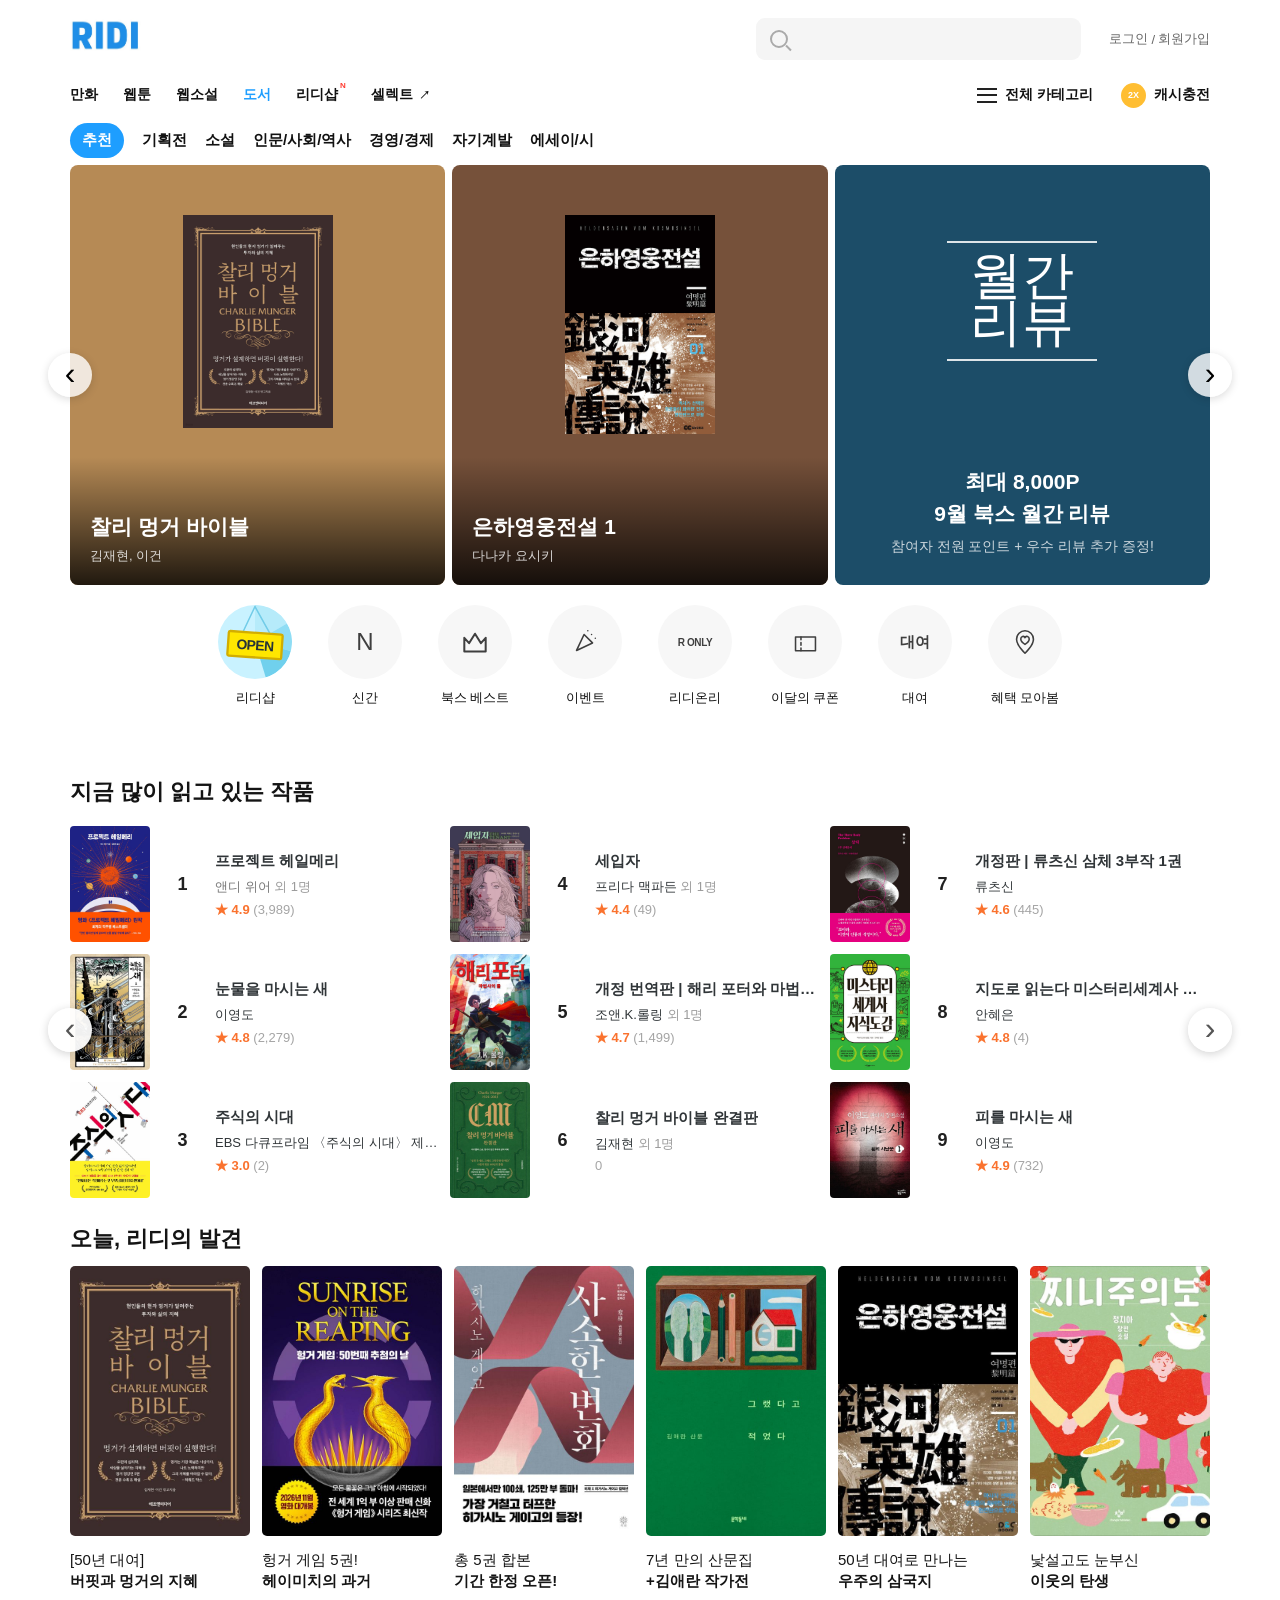
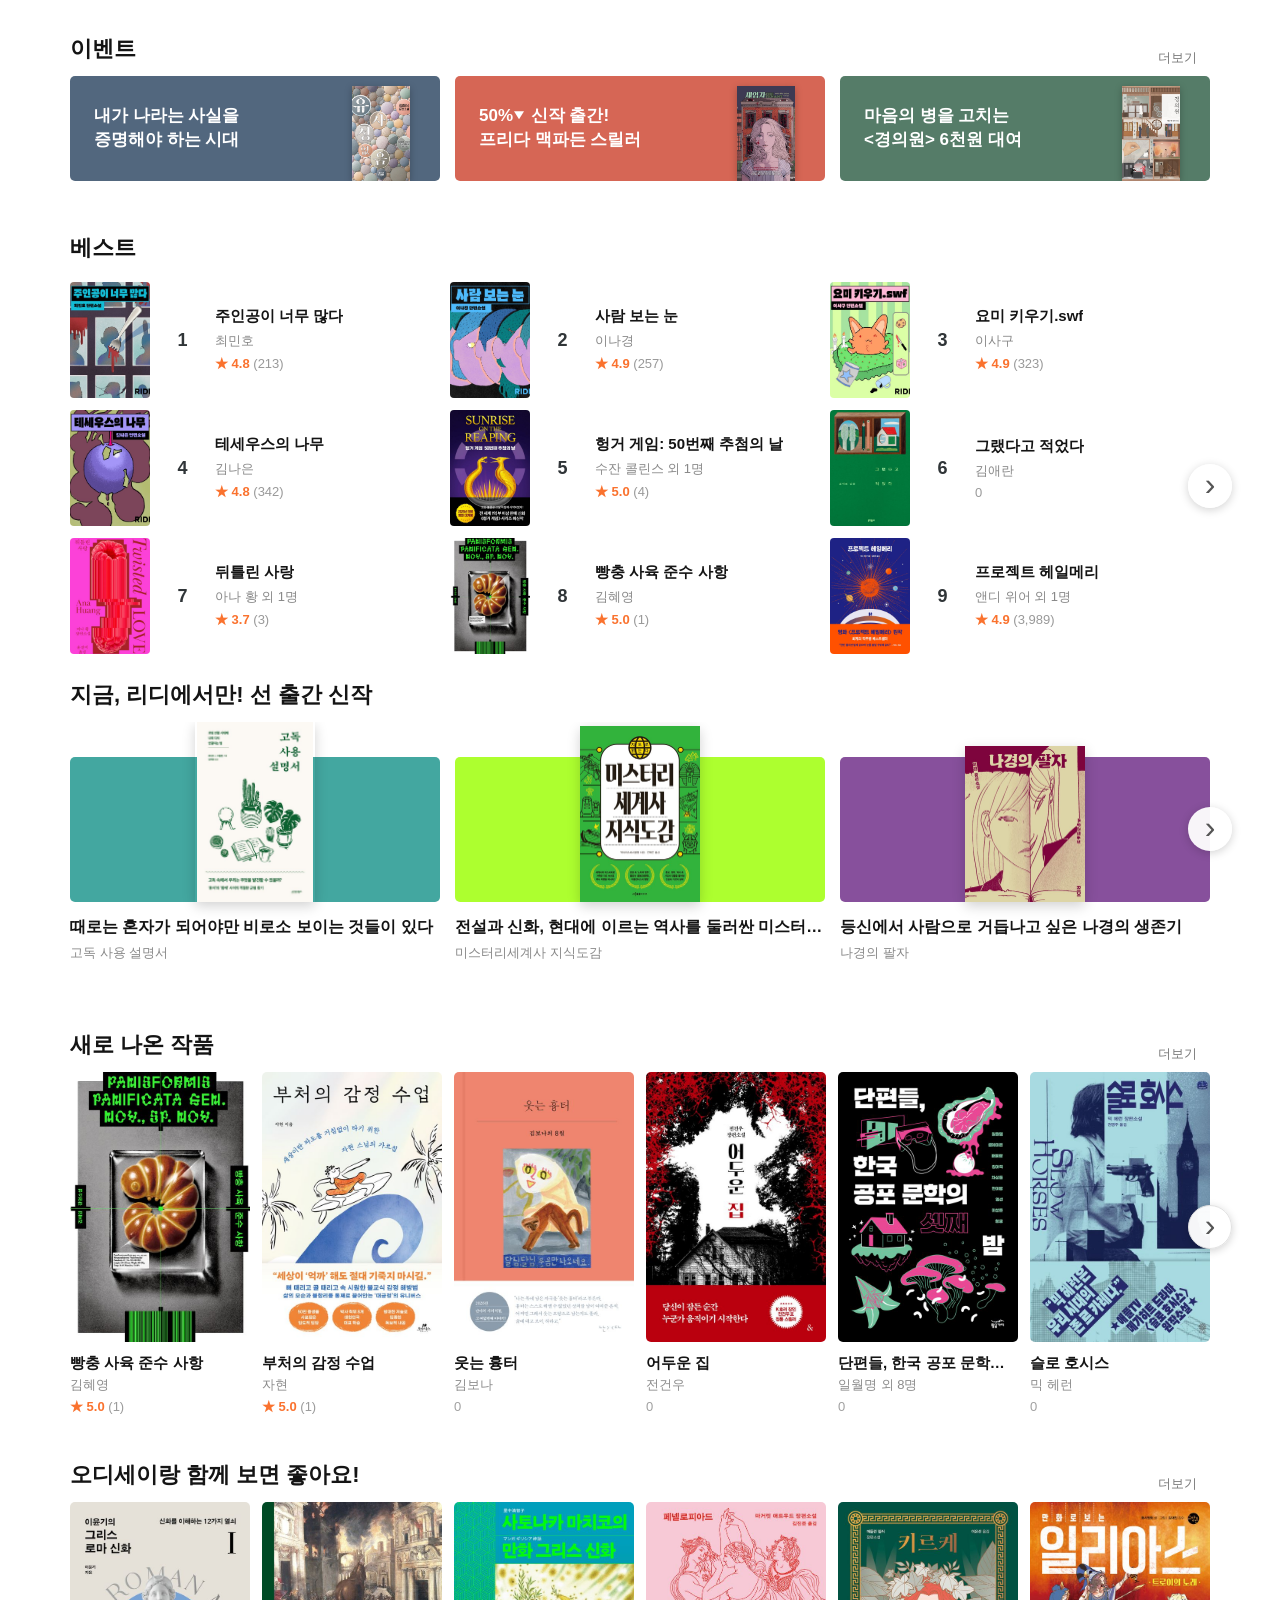
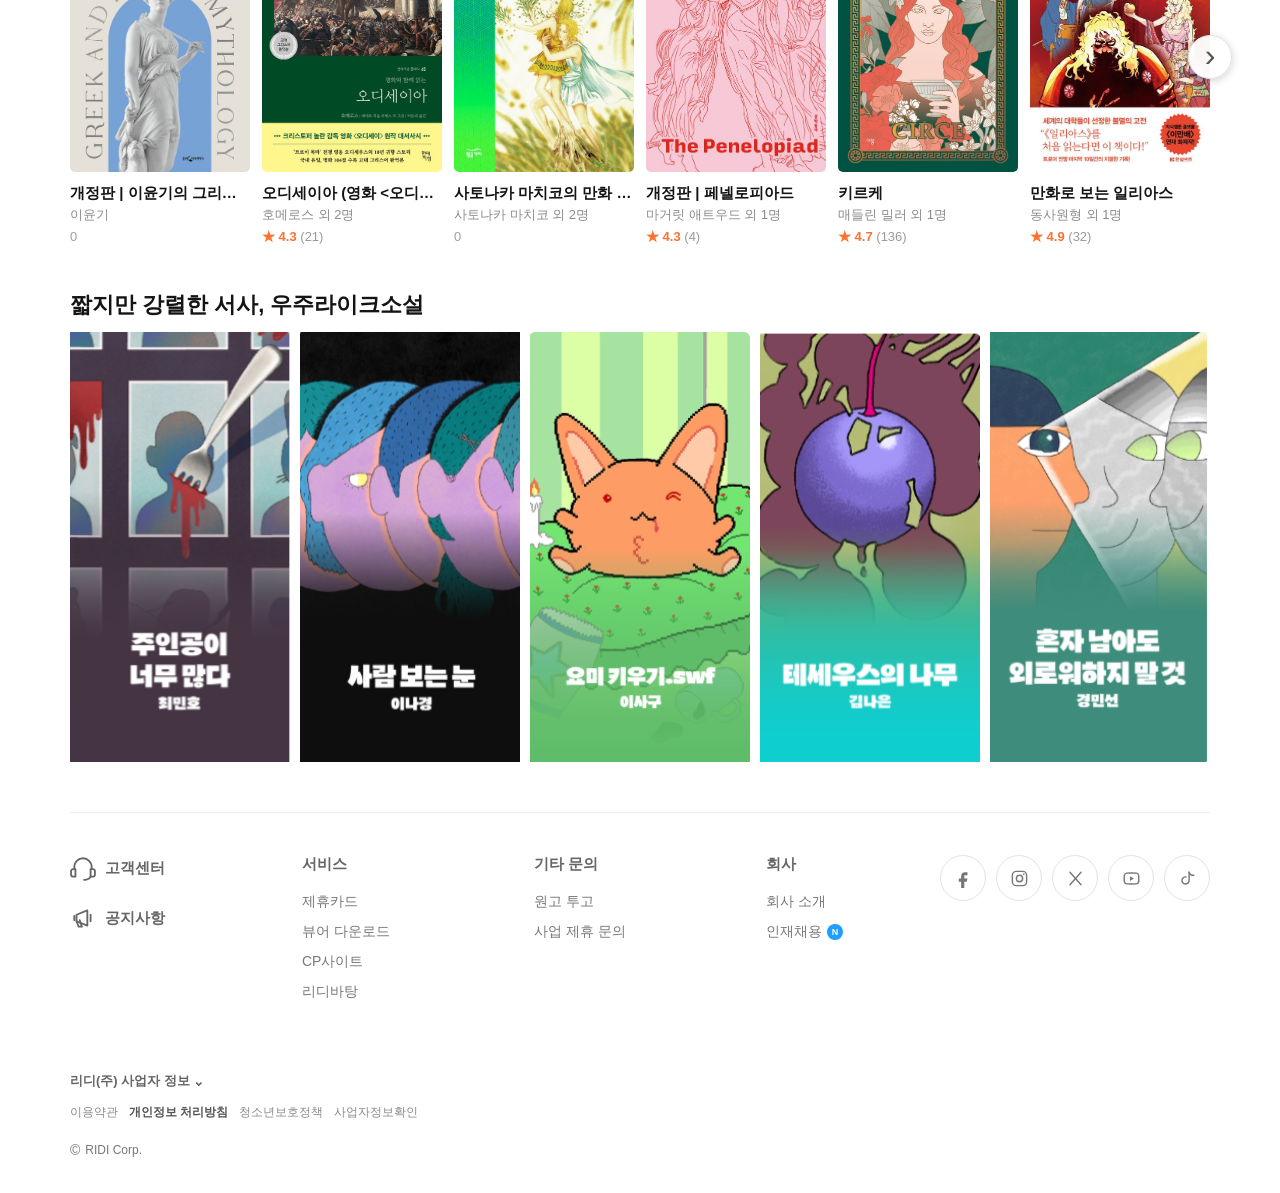
==== commit 0af4936f: "20260902작업api호출완으로해서" ====
--- a/index.html
+++ b/index.html
@@ -4,7 +4,7 @@
     <meta charset="UTF-8">
     <meta name="viewport" content="width=device-width, initial-scale=1.0">
     <title>리디북스</title>
-
+    <link rel="stylesheet" href="./css/common.css">
     <link rel="stylesheet" href="./css/main.css">
 </head>
 
@@ -145,6 +145,19 @@
                         <span class="책정보"><strong>은하영웅전설 1</strong><small>다나카 요시키</small></span>
                     </a>
 
+                    <a href="#" class="사진 월간리뷰카드">
+
+                        <div class="월간리뷰제목">
+                            <span>월간</span>
+                            <strong>리뷰</strong>
+                        </div>
+
+                        <div class="월간리뷰내용">
+                            <strong>최대 8,000P</strong>
+                            <strong>9월 북스 월간 리뷰</strong>
+                            <span>참여자 전원 포인트 + 우수 리뷰 추가 증정!</span>
+                       </div>
+                    </a>
                 </div>
 
 
@@ -294,9 +307,9 @@
         <div class="순위트랙">
         <div class="목록영역1 순위페이지">
             <div class="작품박스1">
-                <a href="#" class="작품이미지1"><img src="./img/ranking1.jpg" alt="마성의 아이 표지"></a>
+                <a href="./subpage_project_halemerry.html" class="작품이미지1"><img src="./img/ranking10.jpg" alt="프로젝트 헤일메리 표지"></a>
                 <div class="작품번호1">1</div>
-                <div class="작품정보1"><a class="작품제목1" href="#">마성의 아이</a><a class="작품작가1" href="#">오노 후유미 <span>외 1명</span></a><span class="작품평점1">★ 5.0 <em>(182)</em></span></div>
+                <div class="작품정보1"><a class="작품제목1" href="./subpage_project_halemerry.html">프로젝트 헤일메리</a><span class="작품작가1">앤디 위어 <span>외 1명</span></span><span class="작품평점1">★ 4.9 <em>(3,989)</em></span></div>
             </div>
 
             <div class="작품박스1">
@@ -318,80 +331,80 @@
             </div>
 
             <div class="작품박스1">
-                <a href="https://ridibooks.com/books/3306000090?_rdt_sid=ebook_recommendation_reading_book&amp;_rdt_idx=4" class="작품이미지1"><img src="./img/ranking5.jpg" alt="해리 포터와 마법사의 돌 표지"></a>
+                <a href="#" class="작품이미지1"><img src="./img/ranking5.jpg" alt="해리 포터와 마법사의 돌 표지"></a>
                 <div class="작품번호1">5</div>
-                <div class="작품정보1"><a class="작품제목1" href="https://ridibooks.com/books/3306000090?_rdt_sid=ebook_recommendation_reading_book&amp;_rdt_idx=4">개정 번역판 | 해리 포터와 마법사의 돌</a><a class="작품작가1" href="https://ridibooks.com/author/68726">조앤.K.롤링 <span>외 1명</span></a><span class="작품평점1">★ 4.7 <em>(1,499)</em></span></div>
-            </div>
-
-            <div class="작품박스1">
-                <a href="https://ridibooks.com/books/1108000078?_rdt_sid=ebook_recommendation_reading_book&amp;_rdt_idx=7" class="작품이미지1"><img src="./img/ranking8.jpg" alt="지도로 읽는다 미스터리세계사 지식도감 표지"></a>
+                <div class="작품정보1"><a class="작품제목1" href="#">개정 번역판 | 해리 포터와 마법사의 돌</a><a class="작품작가1" href="#">조앤.K.롤링 <span>외 1명</span></a><span class="작품평점1">★ 4.7 <em>(1,499)</em></span></div>
+            </div>
+
+            <div class="작품박스1">
+                <a href="#" class="작품이미지1"><img src="./img/ranking8.jpg" alt="지도로 읽는다 미스터리세계사 지식도감 표지"></a>
                 <div class="작품번호1">8</div>
-                <div class="작품정보1"><a class="작품제목1" href="https://ridibooks.com/books/1108000078?_rdt_sid=ebook_recommendation_reading_book&amp;_rdt_idx=7">지도로 읽는다 미스터리세계사 지식도감</a><a class="작품작가1" href="https://ridibooks.com/author/47224">안혜은</a><span class="작품평점1">★ 4.8 <em>(4)</em></span></div>
-            </div>
-
-            <div class="작품박스1">
-                <a href="https://ridibooks.com/books/734003132?_rdt_sid=ebook_recommendation_reading_book&amp;_rdt_idx=2" class="작품이미지1"><img src="./img/ranking3.jpg" alt="주식의 시대 표지"></a>
+                <div class="작품정보1"><a class="작품제목1" href="#">지도로 읽는다 미스터리세계사 지식도감</a><a class="작품작가1" href="#">안혜은</a><span class="작품평점1">★ 4.8 <em>(4)</em></span></div>
+            </div>
+
+            <div class="작품박스1">
+                <a href="#" class="작품이미지1"><img src="./img/ranking3.jpg" alt="주식의 시대 표지"></a>
                 <div class="작품번호1">3</div>
-                <div class="작품정보1"><a class="작품제목1" href="https://ridibooks.com/books/734003132?_rdt_sid=ebook_recommendation_reading_book&amp;_rdt_idx=2">주식의 시대</a><a class="작품작가1" href="https://ridibooks.com/author/172316">EBS 다큐프라임 〈주식의 시대〉 제작진</a><span class="작품평점1">★ 3.0 <em>(2)</em></span></div>
-            </div>
-
-            <div class="작품박스1">
-                <a href="https://ridibooks.com/books/852003484?_rdt_sid=ebook_recommendation_reading_book&amp;_rdt_idx=5" class="작품이미지1"><img src="./img/ranking6.jpg" alt="찰리 멍거 바이블 완결판 표지"></a>
+                <div class="작품정보1"><a class="작품제목1" href="#">주식의 시대</a><a class="작품작가1" href="#">EBS 다큐프라임 〈주식의 시대〉 제작진</a><span class="작품평점1">★ 3.0 <em>(2)</em></span></div>
+            </div>
+
+            <div class="작품박스1">
+                <a href="#" class="작품이미지1"><img src="./img/ranking6.jpg" alt="찰리 멍거 바이블 완결판 표지"></a>
                 <div class="작품번호1">6</div>
-                <div class="작품정보1"><a class="작품제목1" href="https://ridibooks.com/books/852003484?_rdt_sid=ebook_recommendation_reading_book&amp;_rdt_idx=5">찰리 멍거 바이블 완결판</a><a class="작품작가1" href="https://ridibooks.com/author/20299">김재현 <span>외 1명</span></a><span class="작품평점1 평점없음">0</span></div>
-            </div>
-
-            <div class="작품박스1">
-                <a href="https://ridibooks.com/books/682000410?_rdt_sid=ebook_recommendation_reading_book&amp;_rdt_idx=8" class="작품이미지1"><img src="./img/ranking9.jpg" alt="피를 마시는 새 표지"></a>
+                <div class="작품정보1"><a class="작품제목1" href="#">찰리 멍거 바이블 완결판</a><a class="작품작가1" href="#">김재현 <span>외 1명</span></a><span class="작품평점1 평점없음">0</span></div>
+            </div>
+
+            <div class="작품박스1">
+                <a href="#" class="작품이미지1"><img src="./img/ranking9.jpg" alt="피를 마시는 새 표지"></a>
                 <div class="작품번호1">9</div>
-                <div class="작품정보1"><a class="작품제목1" href="https://ridibooks.com/books/682000410?_rdt_sid=ebook_recommendation_reading_book&amp;_rdt_idx=8">피를 마시는 새</a><a class="작품작가1" href="https://ridibooks.com/author/7893">이영도</a><span class="작품평점1">★ 4.9 <em>(732)</em></span></div>
+                <div class="작품정보1"><a class="작품제목1" href="#">피를 마시는 새</a><a class="작품작가1" href="#">이영도</a><span class="작품평점1">★ 4.9 <em>(732)</em></span></div>
             </div>
         </div>
         <div class="목록영역1 순위페이지">
             <div class="작품박스1">
-                <a href="https://ridibooks.com/books/510001099" class="작품이미지1"><img src="./img/ranking10.jpg" alt="프로젝트 헤일메리 표지"></a>
+                <a href="#" class="작품이미지1"><img src="./img/ranking1.jpg" alt="마성의 아이 표지"></a>
                 <div class="작품번호1">10</div>
-                <div class="작품정보1"><a class="작품제목1" href="https://ridibooks.com/books/510001099">프로젝트 헤일메리</a><span class="작품작가1">앤디 위어 <span>외 1명</span></span><span class="작품평점1">★ 4.9 <em>(3,989)</em></span></div>
-            </div>
-            <div class="작품박스1">
-                <a href="https://ridibooks.com/books/1153000338" class="작품이미지1"><img src="./img/ranking13.jpg" alt="셜록 홈즈 전집 통합본 표지"></a>
+                <div class="작품정보1"><a class="작품제목1" href="#">마성의 아이</a><a class="작품작가1" href="#">오노 후유미 <span>외 1명</span></a><span class="작품평점1">★ 5.0 <em>(182)</em></span></div>
+            </div>
+            <div class="작품박스1">
+                <a href="#" class="작품이미지1"><img src="./img/ranking13.jpg" alt="셜록 홈즈 전집 통합본 표지"></a>
                 <div class="작품번호1">13</div>
-                <div class="작품정보1"><a class="작품제목1" href="https://ridibooks.com/books/1153000338">셜록 홈즈 전집 통합본</a><span class="작품작가1">아서 코난 도일 <span>외 1명</span></span><span class="작품평점1">★ 5.0 <em>(3)</em></span></div>
-            </div>
-            <div class="작품박스1">
-                <a href="https://ridibooks.com/search?q=%EB%8B%B9%EC%8B%A0%EC%9D%80%20%EB%8D%94%20%EC%9E%98%20%EC%93%B0%EA%B2%8C%20%EB%90%9C%EB%8B%A4" class="작품이미지1"><img src="./img/ranking16.jpg" alt="당신은 더 잘 쓰게 된다 표지"></a>
+                <div class="작품정보1"><a class="작품제목1" href="#">셜록 홈즈 전집 통합본</a><span class="작품작가1">아서 코난 도일 <span>외 1명</span></span><span class="작품평점1">★ 5.0 <em>(3)</em></span></div>
+            </div>
+            <div class="작품박스1">
+                <a href="#" class="작품이미지1"><img src="./img/ranking16.jpg" alt="당신은 더 잘 쓰게 된다 표지"></a>
                 <div class="작품번호1">16</div>
-                <div class="작품정보1"><a class="작품제목1" href="https://ridibooks.com/search?q=%EB%8B%B9%EC%8B%A0%EC%9D%80%20%EB%8D%94%20%EC%9E%98%20%EC%93%B0%EA%B2%8C%20%EB%90%9C%EB%8B%A4">당신은 더 잘 쓰게 된다</a><span class="작품작가1">이기원</span><span class="작품평점1 평점없음">0</span></div>
-            </div>
-            <div class="작품박스1">
-                <a href="https://ridibooks.com/books/852003464" class="작품이미지1"><img src="./img/ranking11.jpg" alt="일상 질문 사전 표지"></a>
+                <div class="작품정보1"><a class="작품제목1" href="#">당신은 더 잘 쓰게 된다</a><span class="작품작가1">이기원</span><span class="작품평점1 평점없음">0</span></div>
+            </div>
+            <div class="작품박스1">
+                <a href="#" class="작품이미지1"><img src="./img/ranking11.jpg" alt="일상 질문 사전 표지"></a>
                 <div class="작품번호1">11</div>
-                <div class="작품정보1"><a class="작품제목1" href="https://ridibooks.com/books/852003464">일상 질문 사전</a><span class="작품작가1">전성원</span><span class="작품평점1">★ 4.3 <em>(3)</em></span></div>
-            </div>
-            <div class="작품박스1">
-                <a href="https://ridibooks.com/books/682000105" class="작품이미지1"><img src="./img/ranking14.jpg" alt="드래곤 라자 표지"></a>
+                <div class="작품정보1"><a class="작품제목1" href="#">일상 질문 사전</a><span class="작품작가1">전성원</span><span class="작품평점1">★ 4.3 <em>(3)</em></span></div>
+            </div>
+            <div class="작품박스1">
+                <a href="#" class="작품이미지1"><img src="./img/ranking14.jpg" alt="드래곤 라자 표지"></a>
                 <div class="작품번호1">14</div>
-                <div class="작품정보1"><a class="작품제목1" href="https://ridibooks.com/books/682000105">드래곤 라자</a><span class="작품작가1">이영도</span><span class="작품평점1">★ 4.8 <em>(1,922)</em></span></div>
+                <div class="작품정보1"><a class="작품제목1" href="#">드래곤 라자</a><span class="작품작가1">이영도</span><span class="작품평점1">★ 4.8 <em>(1,922)</em></span></div>
             </div>
             <div class="작품박스1">
                 <a href="https://ridibooks.com/books/1546001038" class="작품이미지1"><img src="./img/ranking17.jpg" alt="사피엔스 표지"></a>
                 <div class="작품번호1">17</div>
-                <div class="작품정보1"><a class="작품제목1" href="https://ridibooks.com/books/1546001038">사피엔스</a><span class="작품작가1">유발 하라리 <span>외 1명</span></span><span class="작품평점1">★ 4.7 <em>(189)</em></span></div>
-            </div>
-            <div class="작품박스1">
-                <a href="https://ridibooks.com/books/5476000002" class="작품이미지1"><img src="./img/ranking12.jpg" alt="주인공이 너무 많다 표지"></a>
+                <div class="작품정보1"><a class="작품제목1" href="#">사피엔스</a><span class="작품작가1">유발 하라리 <span>외 1명</span></span><span class="작품평점1">★ 4.7 <em>(189)</em></span></div>
+            </div>
+            <div class="작품박스1">
+                <a href="#" class="작품이미지1"><img src="./img/ranking12.jpg" alt="주인공이 너무 많다 표지"></a>
                 <div class="작품번호1">12</div>
-                <div class="작품정보1"><a class="작품제목1" href="https://ridibooks.com/books/5476000002">주인공이 너무 많다</a><span class="작품작가1">최민호</span><span class="작품평점1">★ 4.7 <em>(34)</em></span></div>
-            </div>
-            <div class="작품박스1">
-                <a href="https://ridibooks.com/books/291000255" class="작품이미지1"><img src="./img/ranking15.jpg" alt="그늘의 계절 표지"></a>
+                <div class="작품정보1"><a class="작품제목1" href="##">주인공이 너무 많다</a><span class="작품작가1">최민호</span><span class="작품평점1">★ 4.7 <em>(34)</em></span></div>
+            </div>
+            <div class="작품박스1">
+                <a href="#" class="작품이미지1"><img src="./img/ranking15.jpg" alt="그늘의 계절 표지"></a>
                 <div class="작품번호1">15</div>
-                <div class="작품정보1"><a class="작품제목1" href="https://ridibooks.com/books/291000255">그늘의 계절</a><span class="작품작가1">요코야마 히데오 <span>외 1명</span></span><span class="작품평점1">★ 4.7 <em>(11)</em></span></div>
-            </div>
-            <div class="작품박스1">
-                <a href="https://ridibooks.com/books/852003436" class="작품이미지1"><img src="./img/ranking18.jpg" alt="윗집 부부 표지"></a>
+                <div class="작품정보1"><a class="작품제목1" href="#">그늘의 계절</a><span class="작품작가1">요코야마 히데오 <span>외 1명</span></span><span class="작품평점1">★ 4.7 <em>(11)</em></span></div>
+            </div>
+            <div class="작품박스1">
+                <a href="#" class="작품이미지1"><img src="./img/ranking18.jpg" alt="윗집 부부 표지"></a>
                 <div class="작품번호1">18</div>
-                <div class="작품정보1"><a class="작품제목1" href="https://ridibooks.com/books/852003436">윗집 부부</a><span class="작품작가1">황보름</span><span class="작품평점1">★ 4.7 <em>(53)</em></span></div>
+                <div class="작품정보1"><a class="작품제목1" href="#">윗집 부부</a><span class="작품작가1">황보름</span><span class="작품평점1">★ 4.7 <em>(53)</em></span></div>
             </div>
         </div>
         </div>
@@ -409,33 +422,33 @@
 
         <div class="작품목록2">
             <div class="작품카드2">
-                <a href="https://ridibooks.com/books/852001862" class="작품이미지2"><img src="./img/discovery1.jpg" alt="찰리 멍거 바이블 표지"></a>
-                <a href="https://ridibooks.com/books/852001862" class="작품정보2"><span>[50년 대여]</span><strong>버핏과 멍거의 지혜</strong></a>
+                <a href="#" class="작품이미지2"><img src="./img/discovery1.jpg" alt="찰리 멍거 바이블 표지"></a>
+                <a href="#" class="작품정보2"><span>[50년 대여]</span><strong>버핏과 멍거의 지혜</strong></a>
             </div>
 
             <div class="작품카드2">
-                <a href="https://ridibooks.com/books/593001169" class="작품이미지2"><img src="./img/discovery2.jpg" alt="헝거 게임 50번째 추첨의 날 표지"></a>
-                <a href="https://ridibooks.com/books/593001169" class="작품정보2"><span>헝거 게임 5권!</span><strong>헤이미치의 과거</strong></a>
+                <a href="#" class="작품이미지2"><img src="./img/discovery2.jpg" alt="헝거 게임 50번째 추첨의 날 표지"></a>
+                <a href="#" class="작품정보2"><span>헝거 게임 5권!</span><strong>헤이미치의 과거</strong></a>
             </div>
 
             <div class="작품카드2">
-                <a href="https://ridibooks.com/collections/869259" class="작품이미지2"><img src="./img/discovery3.jpg" alt="비채 X 히가시노 게이고 컬렉션 표지"></a>
-                <a href="https://ridibooks.com/collections/869259" class="작품정보2"><span>총 5권 합본</span><strong>기간 한정 오픈!</strong></a>
+                <a href="#" class="작품이미지2"><img src="./img/discovery3.jpg" alt="비채 X 히가시노 게이고 컬렉션 표지"></a>
+                <a href="###" class="작품정보2"><span>총 5권 합본</span><strong>기간 한정 오픈!</strong></a>
             </div>
 
             <div class="작품카드2">
-                <a href="https://ridibooks.com/books/371003979" class="작품이미지2"><img src="./img/discovery4.jpg" alt="그랬다고 적었다 표지"></a>
-                <a href="https://ridibooks.com/books/371003979" class="작품정보2"><span>7년 만의 산문집</span><strong>+김애란 작가전</strong></a>
+                <a href="##" class="작품이미지2"><img src="./img/discovery4.jpg" alt="그랬다고 적었다 표지"></a>
+                <a href="##" class="작품정보2"><span>7년 만의 산문집</span><strong>+김애란 작가전</strong></a>
             </div>
 
             <div class="작품카드2">
-                <a href="https://ridibooks.com/books/111017204" class="작품이미지2"><img src="./img/discovery5.jpg" alt="은하영웅전설 세트 표지"></a>
-                <a href="https://ridibooks.com/books/111017204" class="작품정보2"><span>50년 대여로 만나는</span><strong>우주의 삼국지</strong></a>
+                <a href="##" class="작품이미지2"><img src="./img/discovery5.jpg" alt="은하영웅전설 세트 표지"></a>
+                <a href="##" class="작품정보2"><span>50년 대여로 만나는</span><strong>우주의 삼국지</strong></a>
             </div>
 
             <div class="작품카드2">
-                <a href="https://ridibooks.com/books/6149002284" class="작품이미지2"><img src="./img/discovery6.jpg" alt="찌니주의보 표지"></a>
-                <a href="https://ridibooks.com/books/6149002284" class="작품정보2"><span>낯설고도 눈부신</span><strong>이웃의 탄생</strong></a>
+                <a href="#" class="작품이미지2"><img src="./img/discovery6.jpg" alt="찌니주의보 표지"></a>
+                <a href="#" class="작품정보2"><span>낯설고도 눈부신</span><strong>이웃의 탄생</strong></a>
             </div>
         </div>
     </section>
@@ -492,14 +505,52 @@
         <button class="베스트이동버튼 베스트다음버튼" type="button" aria-label="다음 베스트 보기">›</button>
     </section>
 
-    <section class="비슷한구조" style="background-color: forestgreen;">
-        <div class="제목2">지금, 리디에서만! 선 출간 신작</div>
-
-        <div class="비슷한구조사진">
-            <a href="#">1</a>
-            <a href="#">2</a>
-            <a href="#">3</a>
-        </div>
+    <section class="비슷한구조 선출간신작">
+        <div class="제목2">
+            <h2 class="제목">지금, 리디에서만! 선 출간 신작</h2>
+        </div>
+
+        <button class="선출간이동버튼 선출간이전버튼" type="button" aria-label="이전 선 출간 신작 보기" hidden>‹</button>
+        <div class="선출간뷰포트">
+            <div class="선출간트랙">
+                <a href="#" class="선출간카드">
+                    <div class="선출간이미지영역 선출간색1">
+                        <img src="./img/exclusive1.jpg" alt="고독 사용 설명서 표지">
+                    </div>
+                    <strong class="선출간설명">때로는 혼자가 되어야만 비로소 보이는 것들이 있다</strong>
+                    <span class="선출간제목">고독 사용 설명서</span>
+                </a>
+                <a href="#" class="선출간카드">
+                    <div class="선출간이미지영역 선출간색2">
+                        <img src="./img/exclusive2.jpg" alt="미스터리세계사 지식도감 표지">
+                    </div>
+                    <strong class="선출간설명">전설과 신화, 현대에 이르는 역사를 둘러싼 미스터리!</strong>
+                    <span class="선출간제목">미스터리세계사 지식도감</span>
+                </a>
+                <a href="#" class="선출간카드">
+                    <div class="선출간이미지영역 선출간색3">
+                        <img src="./img/exclusive3.jpg" alt="나경의 팔자 표지">
+                    </div>
+                    <strong class="선출간설명">등신에서 사람으로 거듭나고 싶은 나경의 생존기</strong>
+                    <span class="선출간제목">나경의 팔자</span>
+                </a>
+                <a href="#" class="선출간카드">
+                    <div class="선출간이미지영역 선출간색4">
+                        <img src="./img/exclusive4.jpg" alt="새벽의 의뢰인 표지">
+                    </div>
+                    <strong class="선출간설명">그날의 사건, 두 남자 그리고 어쩐지 다정한 추리극!</strong>
+                    <span class="선출간제목">새벽의 의뢰인</span>
+                </a>
+                <a href="#" class="선출간카드">
+                    <div class="선출간이미지영역 선출간색5">
+                        <img src="./img/exclusive5.jpg" alt="전환기관 표지">
+                    </div>
+                    <strong class="선출간설명">죽어 마땅한 사람, 살아 마땅한 사람 누가 정할 것인가</strong>
+                    <span class="선출간제목">전환기관</span>
+                </a>
+            </div>
+        </div>
+        <button class="선출간이동버튼 선출간다음버튼" type="button" aria-label="다음 선 출간 신작 보기">›</button>
     </section>
 
 
--- a/css/common.css
+++ b/css/common.css
@@ -0,0 +1,557 @@
+@charset "utf-8";
+@import url("./subpage.css");
+
+/* =========================
+   헤더
+========================= */
+
+/* =========================
+   헤더
+========================= */
+
+header {
+    width: 1140px;
+    height: 115px;
+
+    margin: 0 auto;
+
+    display: flex;
+    justify-content: space-between;
+}
+
+
+/* =========================
+   왼쪽 영역
+========================= */
+
+.왼쪽영역 {
+    height: 115px;
+
+    display: flex;
+    flex-direction: column;
+    justify-content: space-between;
+}
+
+
+/* RIDI 로고 */
+
+#로고 {
+    width: 75px;
+    height: 35px;
+
+    margin-top: 18px;
+
+    display: block;
+}
+
+
+#로고 img {
+    width: 75px;
+    height: 35px;
+
+    display: block;
+    object-fit: contain;
+}
+
+
+/* =========================
+   작품 장르
+========================= */
+
+#작품장르 {
+    height: 40px;
+
+    display: flex;
+    align-items: center;
+
+    gap: 25px;
+}
+
+
+#작품장르 a {
+    position: relative;
+
+    color: #111;
+
+    font-size: 14px;
+    font-weight: 600;
+
+    text-decoration: none;
+    white-space: nowrap;
+
+    transition: color 0.2s;
+}
+
+
+#작품장르 a:hover {
+    color: #999;
+}
+
+
+/* 현재 선택된 '도서' */
+
+#작품장르 .현재메뉴 {
+    color: #1e9eff;
+}
+
+
+/* 리디샵 옆 N */
+
+.리디샵메뉴 {
+    display: flex;
+    align-items: flex-start;
+}
+
+
+.new표시헤더 {
+    margin-left: 2px;
+    margin-top: -5px;
+
+    color: #ff3b30;
+
+    font-size: 8px;
+    font-weight: bold;
+}
+
+
+/* 셀렉트 외부링크 표시 */
+
+.외부링크아이콘 {
+    margin-left: 2px;
+
+    font-size: 11px;
+}
+
+
+/*오른쪽 영역 */
+
+.오른쪽영역 {
+    height: 115px;
+
+    display: flex;
+    flex-direction: column;
+
+    align-items: flex-end;
+    justify-content: space-between;
+}
+
+
+/*검색 + 로그인 */
+
+.오른쪽위 {
+    margin-top: 18px;
+
+    display: flex;
+    align-items: center;
+
+    gap: 28px;
+}
+
+
+/* 검색창 */
+
+#검색 {
+    width: 325px;
+    height: 42px;
+
+    display: flex;
+    align-items: center;
+
+    background-color: #f5f5f5;
+
+    border: none;
+    border-radius: 9px;
+
+    overflow: hidden;
+}
+
+
+/* 검색 버튼 */
+
+.검색버튼 {
+    width: 45px;
+    height: 42px;
+
+    border: none;
+    background: none;
+
+    display: flex;
+    justify-content: center;
+    align-items: center;
+
+    cursor: pointer;
+}
+
+
+/* CSS 돋보기 */
+
+.돋보기 {
+    width: 14px;
+    height: 14px;
+
+    border: 2px solid #aaa;
+    border-radius: 50%;
+
+    position: relative;
+
+    display: block;
+}
+
+
+.돋보기::after {
+    content: "";
+
+    width: 7px;
+    height: 2px;
+
+    position: absolute;
+
+    right: -6px;
+    bottom: -3px;
+
+    background-color: #aaa;
+
+    transform: rotate(45deg);
+}
+
+
+/* 검색 입력 */
+
+#검색 input {
+    flex: 1;
+    height: 42px;
+    padding: 0 12px 0 3px;
+    border: none;
+    outline: none;
+    background: transparent;
+    font-size: 14px;
+}
+
+
+/* 로그인*/
+
+#로그인 {
+    display: flex;
+    align-items: center;
+
+    gap: 3px;
+
+    white-space: nowrap;
+}
+
+
+#로그인 a,
+#로그인 span {
+    color: #666;
+
+    font-size: 13px;
+    font-weight: 500;
+
+    text-decoration: none;
+}
+
+
+#로그인 a:hover {
+    color: #aaa;
+}
+
+
+/* 전체 카테고리 + 캐시충전 */
+
+.오른쪽아래 {
+    height: 40px;
+
+    display: flex;
+    align-items: center;
+
+    gap: 28px;
+}
+
+
+#전체카테고리,
+#캐시충전 {
+    height: 40px;
+
+    display: flex;
+    align-items: center;
+
+    gap: 8px;
+
+    color: #111;
+
+    font-size: 14px;
+    font-weight: 600;
+
+    text-decoration: none;
+}
+
+
+/* 햄버거 */
+
+.햄버거아이콘 {
+    width: 20px;
+    height: 15px;
+
+    display: flex;
+    flex-direction: column;
+    justify-content: space-between;
+}
+
+
+.햄버거아이콘 i {
+    width: 20px;
+    height: 2px;
+
+    display: block;
+
+    background-color: #222;
+}
+
+
+/* 캐시 2X 아이콘 */
+
+.캐시아이콘 {
+    width: 25px;
+    height: 25px;
+
+    border: none;
+    border-radius: 50%;
+
+    background-color: #ffbe32;
+
+    display: flex;
+    justify-content: center;
+    align-items: center;
+
+    color: white;
+
+    font-size: 9px;
+    font-weight: bold;
+}
+
+
+#전체카테고리:hover,
+#캐시충전:hover {
+    color: #888;
+}
+
+/* =========================
+   리디 푸터 - 통합본
+========================= */
+.리디푸터 {
+    width: 1140px;
+    min-height: 345px;
+    height: auto;
+    margin: 0 auto;
+    padding: 42px 0 36px;
+    border-top: 1px solid #eeeeee;
+    color: #777777;
+    background: #ffffff;
+    box-sizing: border-box;
+}
+
+.푸터상단 {
+    display: flex;
+    justify-content: space-between;
+    align-items: flex-start;
+}
+
+.푸터왼쪽메뉴 {
+    display: flex;
+    align-items: flex-start;
+    gap: 82px;
+}
+
+.푸터바로가기 {
+    width: 150px;
+    display: flex;
+    flex-direction: column;
+    gap: 24px;
+}
+
+.푸터큰링크 {
+    display: flex;
+    align-items: center;
+    gap: 9px;
+    color: #666666;
+    font-size: 15px;
+    font-weight: 700;
+    text-decoration: none;
+    transition: color .2s ease;
+}
+
+.푸터큰링크 svg {
+    width: 26px;
+    height: 26px;
+    fill: none;
+    stroke: currentColor;
+    stroke-width: 1.7;
+    stroke-linecap: round;
+    stroke-linejoin: round;
+    flex: 0 0 auto;
+}
+
+.푸터큰링크:hover {
+    color: #b8b8b8;
+}
+
+.푸터목록 {
+    min-width: 150px;
+    display: flex;
+    flex-direction: column;
+    gap: 12px;
+    font-size: 14px;
+}
+
+.푸터목록 strong {
+    margin-bottom: 7px;
+    color: #666666;
+    font-size: 15px;
+    font-weight: 700;
+}
+
+.푸터목록 a {
+    width: fit-content;
+    color: #777777;
+    text-decoration: none;
+    transition: color .2s ease;
+}
+
+.푸터목록 a:hover {
+    color: #bbbbbb;
+}
+
+.인재채용링크 {
+    display: flex;
+    align-items: center;
+    gap: 5px;
+}
+
+.뉴배지 {
+    width: 16px;
+    height: 16px;
+    display: inline-flex;
+    justify-content: center;
+    align-items: center;
+    border-radius: 50%;
+    background: #1e9eff;
+    color: #ffffff;
+    font-size: 9px;
+    font-weight: 700;
+    line-height: 1;
+}
+
+.푸터SNS {
+    display: flex;
+    gap: 10px;
+}
+
+.푸터SNS a {
+    width: 44px;
+    height: 44px;
+    display: flex;
+    justify-content: center;
+    align-items: center;
+    border: 1px solid #e2e2e2;
+    border-radius: 50%;
+    color: #777777;
+    text-decoration: none;
+    transition: color .2s ease, border-color .2s ease;
+}
+
+.푸터SNS a:hover {
+    color: #b8b8b8;
+    border-color: #eeeeee;
+}
+
+.푸터SNS svg {
+    width: 19px;
+    height: 19px;
+    fill: none;
+    stroke: currentColor;
+    stroke-width: 1.8;
+    stroke-linecap: round;
+    stroke-linejoin: round;
+}
+
+.푸터SNS svg .채움 {
+    fill: currentColor;
+    stroke: none;
+}
+
+.푸터SNS a:first-child svg path:first-child {
+    fill: currentColor;
+    stroke: none;
+}
+
+.푸터하단 {
+    margin-top: 70px;
+}
+
+#사업자정보버튼 {
+    padding: 0;
+    display: inline-flex;
+    align-items: center;
+    gap: 4px;
+    border: 0;
+    background: transparent;
+    color: #666666;
+    font-size: 13px;
+    font-weight: 700;
+    cursor: pointer;
+}
+
+.사업자화살표 {
+    display: inline-block;
+    font-size: 16px;
+    transform-origin: center;
+    transition: transform .2s ease;
+}
+
+#사업자정보버튼[aria-expanded="true"] .사업자화살표 {
+    transform: rotate(180deg);
+}
+
+#사업자정보내용 {
+    margin-top: 10px;
+    color: #999999;
+    font-size: 11px;
+    line-height: 1.7;
+}
+
+.푸터약관 {
+    margin-top: 14px;
+    display: flex;
+    align-items: center;
+    gap: 11px;
+}
+
+.푸터약관 a {
+    color: #8a8a8a;
+    font-size: 12px;
+    text-decoration: none;
+    transition: color .2s ease;
+}
+
+.푸터약관 a:hover {
+    color: #bcbcbc;
+}
+
+.푸터약관 .개인정보처리방침 {
+    color: #555555;
+    font-weight: 700;
+}
+
+.푸터카피라이트 {
+    margin-top: 22px;
+    display: flex;
+    align-items: center;
+    gap: 5px;
+    color: #777777;
+    font-size: 12px;
+}
+
+.저작권기호 {
+    font-size: 14px;
+    line-height: 1;
+}
--- a/css/main.css
+++ b/css/main.css
@@ -1,353 +1,5 @@
 @charset "utf-8";
 
-/* =========================
-   헤더
-========================= */
-
-/* =========================
-   헤더
-========================= */
-
-header {
-    width: 1140px;
-    height: 115px;
-
-    margin: 0 auto;
-
-    display: flex;
-    justify-content: space-between;
-}
-
-
-/* =========================
-   왼쪽 영역
-========================= */
-
-.왼쪽영역 {
-    height: 115px;
-
-    display: flex;
-    flex-direction: column;
-    justify-content: space-between;
-}
-
-
-/* RIDI 로고 */
-
-#로고 {
-    width: 75px;
-    height: 35px;
-
-    margin-top: 18px;
-
-    display: block;
-}
-
-
-#로고 img {
-    width: 75px;
-    height: 35px;
-
-    display: block;
-    object-fit: contain;
-}
-
-
-/* =========================
-   작품 장르
-========================= */
-
-#작품장르 {
-    height: 40px;
-
-    display: flex;
-    align-items: center;
-
-    gap: 25px;
-}
-
-
-#작품장르 a {
-    position: relative;
-
-    color: #111;
-
-    font-size: 14px;
-    font-weight: 600;
-
-    text-decoration: none;
-    white-space: nowrap;
-
-    transition: color 0.2s;
-}
-
-
-#작품장르 a:hover {
-    color: #999;
-}
-
-
-/* 현재 선택된 '도서' */
-
-#작품장르 .현재메뉴 {
-    color: #1e9eff;
-}
-
-
-/* 리디샵 옆 N */
-
-.리디샵메뉴 {
-    display: flex;
-    align-items: flex-start;
-}
-
-
-.new표시헤더 {
-    margin-left: 2px;
-    margin-top: -5px;
-
-    color: #ff3b30;
-
-    font-size: 8px;
-    font-weight: bold;
-}
-
-
-/* 셀렉트 외부링크 표시 */
-
-.외부링크아이콘 {
-    margin-left: 2px;
-
-    font-size: 11px;
-}
-
-
-/* =========================
-   오른쪽 영역
-========================= */
-
-.오른쪽영역 {
-    height: 115px;
-
-    display: flex;
-    flex-direction: column;
-
-    align-items: flex-end;
-    justify-content: space-between;
-}
-
-
-/* =========================
-   검색 + 로그인
-========================= */
-
-.오른쪽위 {
-    margin-top: 18px;
-
-    display: flex;
-    align-items: center;
-
-    gap: 28px;
-}
-
-
-/* 검색창 */
-
-#검색 {
-    width: 325px;
-    height: 42px;
-
-    display: flex;
-    align-items: center;
-
-    background-color: #f5f5f5;
-
-    border: none;
-    border-radius: 9px;
-
-    overflow: hidden;
-}
-
-
-/* 검색 버튼 */
-
-.검색버튼 {
-    width: 45px;
-    height: 42px;
-
-    border: none;
-    background: none;
-
-    display: flex;
-    justify-content: center;
-    align-items: center;
-
-    cursor: pointer;
-}
-
-
-/* CSS 돋보기 */
-
-.돋보기 {
-    width: 14px;
-    height: 14px;
-
-    border: 2px solid #aaa;
-    border-radius: 50%;
-
-    position: relative;
-
-    display: block;
-}
-
-
-.돋보기::after {
-    content: "";
-
-    width: 7px;
-    height: 2px;
-
-    position: absolute;
-
-    right: -6px;
-    bottom: -3px;
-
-    background-color: #aaa;
-
-    transform: rotate(45deg);
-}
-
-
-/* 검색 입력 */
-
-#검색 input {
-    flex: 1;
-
-    height: 42px;
-
-    padding: 0 12px 0 3px;
-
-    border: none;
-    outline: none;
-
-    background: transparent;
-
-    font-size: 14px;
-}
-
-
-/* =========================
-   로그인
-========================= */
-
-#로그인 {
-    display: flex;
-    align-items: center;
-
-    gap: 3px;
-
-    white-space: nowrap;
-}
-
-
-#로그인 a,
-#로그인 span {
-    color: #666;
-
-    font-size: 13px;
-    font-weight: 500;
-
-    text-decoration: none;
-}
-
-
-#로그인 a:hover {
-    color: #aaa;
-}
-
-
-/* =========================
-   전체 카테고리 + 캐시충전
-========================= */
-
-.오른쪽아래 {
-    height: 40px;
-
-    display: flex;
-    align-items: center;
-
-    gap: 28px;
-}
-
-
-#전체카테고리,
-#캐시충전 {
-    height: 40px;
-
-    display: flex;
-    align-items: center;
-
-    gap: 8px;
-
-    color: #111;
-
-    font-size: 14px;
-    font-weight: 600;
-
-    text-decoration: none;
-}
-
-
-/* 햄버거 */
-
-.햄버거아이콘 {
-    width: 20px;
-    height: 15px;
-
-    display: flex;
-    flex-direction: column;
-    justify-content: space-between;
-}
-
-
-.햄버거아이콘 i {
-    width: 20px;
-    height: 2px;
-
-    display: block;
-
-    background-color: #222;
-}
-
-
-/* =========================
-   캐시 2X 아이콘
-========================= */
-
-.캐시아이콘 {
-    width: 25px;
-    height: 25px;
-
-    border: none;
-    border-radius: 50%;
-
-    background-color: #ffbe32;
-
-    display: flex;
-    justify-content: center;
-    align-items: center;
-
-    color: white;
-
-    font-size: 9px;
-    font-weight: bold;
-}
-
-
-#전체카테고리:hover,
-#캐시충전:hover {
-    color: #888;
-}
 
 /* =========================
    슬라이더
@@ -464,14 +116,55 @@
     background: #76513a; /* 은하영웅전설 - 갈색 */
 }
 
-.사진그룹:nth-child(1)::after {
-    content: "ㅇㅇ";
-    width: calc((100% - 14px) / 3);
-    height: 420px;
+/* 월간 리뷰 텍스트 카드 */
+.월간리뷰카드 {
+    position: relative;
+    padding: 18px 24px 28px;
+    box-sizing: border-box;
+    display: flex;
+    flex-direction: column;
+    align-items: center;
+    background: #1c4d68 !important;
+    color: #fff;
+    text-align: center;
+}
+
+.월간리뷰제목 {
+    width: 150px;
+    margin-top: 58px;
+    padding: 10px 0 12px;
+    border-top: 2px solid rgba(255, 255, 255, 0.85);
+    border-bottom: 2px solid rgba(255, 255, 255, 0.85);
+    font-family: serif;
+    font-size: 52px;
+    font-weight: 400;
+    line-height: 0.9;
+}
+
+.월간리뷰제목 span,
+.월간리뷰제목 strong {
     display: block;
-    flex: 0 0 calc((100% - 14px) / 3);
-    border-radius: 8px;
-    background: #172a46; /* 빈칸 - 남색 */
+    font-weight: 400;
+}
+
+.월간리뷰내용 {
+    margin-top: auto;
+    display: flex;
+    flex-direction: column;
+    align-items: center;
+    line-height: 1.5;
+}
+
+.월간리뷰내용 strong {
+    display: block;
+    font-size: 21px;
+}
+
+.월간리뷰내용 span {
+    display: block;
+    margin-top: 7px;
+    color: rgba(255, 255, 255, 0.78);
+    font-size: 14px;
 }
 
 .사진그룹:nth-child(2) .사진:nth-child(1) {
@@ -1350,7 +1043,7 @@
 .오디세이이동버튼[hidden] { display: none; }
 
 /* =========================
-   비슷한 구조 5, 10, 21
+   비슷한 구조 5
 ========================= */
 
 .비슷한구조 {
@@ -1450,6 +1143,156 @@
     border-left: 5px solid transparent;
 }
 
+/* 지금, 리디에서만! 선 출간 신작 */
+.선출간신작 {
+    height: 350px;
+    background: #fff;
+}
+
+.선출간신작 .제목2 {
+    width: auto;
+    background: transparent;
+    text-align: center;
+}
+
+.선출간신작 .제목 {
+    margin: 8px 0 0;
+    color: #141414;
+    font-size: 22px;
+}
+
+.선출간뷰포트 {
+    position: absolute;
+    top: 50px;
+    left: 0;
+    width: 1140px;
+    padding-top: 35px;
+    overflow: hidden;
+}
+
+.선출간트랙 {
+    display: flex;
+    width: max-content;
+    gap: 15px;
+    transition: transform .35s ease;
+}
+
+.선출간카드 {
+    width: 370px;
+    color: #141414;
+    text-decoration: none;
+}
+
+.선출간이미지영역 {
+    position: relative;
+    width: 370px;
+    height: 145px;
+    border-radius: 5px;
+}
+
+.선출간이미지영역 img {
+    position: absolute;
+    bottom: 0;
+    left: 50%;
+    width: 120px;
+    height: auto;
+    max-height: 180px;
+    transform: translateX(-50%);
+    object-fit: contain;
+    box-shadow: 0 4px 12px rgba(0, 0, 0, .18);
+}
+
+.선출간색1 { background: #43a7a0; }
+.선출간색2 { background: greenyellow; }
+.선출간색3 { background: #87509c; }
+.선출간색4 { background: #263b68; }
+.선출간색5 { background: #4d8c59; }
+
+.선출간설명,
+.선출간제목 {
+    display: block;
+    overflow: hidden;
+    text-overflow: ellipsis;
+    white-space: nowrap;
+}
+
+.선출간설명 {
+    margin-top: 14px;
+    font-size: 16px;
+    line-height: 22px;
+}
+
+.선출간제목 {
+    margin-top: 6px;
+    color: #888;
+    font-size: 13px;
+}
+
+.선출간이동버튼 {
+    position: absolute;
+    top: 135px;
+    z-index: 10;
+    width: 44px;
+    height: 44px;
+    border: 0;
+    border-radius: 50%;
+    background: rgba(255, 255, 255, .94);
+    box-shadow: 0 2px 10px rgba(0, 0, 0, .18);
+    color: #555;
+    cursor: pointer;
+}
+
+.선출간이전버튼 { left: -22px; }
+.선출간다음버튼 { right: -22px; }
+.선출간이동버튼[hidden] { display: none; }
+
+/* 슬라이드 화살표의 시각적 중앙 정렬 */
+.슬라이드버튼,
+.순위이동버튼,
+.신작이동버튼,
+.오디세이이동버튼,
+.베스트이동버튼,
+.선출간이동버튼 {
+    display: flex;
+    justify-content: center;
+    align-items: center;
+    padding: 0;
+    font-size: 0;
+    line-height: 1;
+}
+
+.이전버튼::before,
+.순위이전버튼::before,
+.신작이전버튼::before,
+.오디세이이전버튼::before,
+.베스트이전버튼::before,
+.선출간이전버튼::before {
+    content: "‹";
+}
+
+.다음버튼::before,
+.순위다음버튼::before,
+.신작다음버튼::before,
+.오디세이다음버튼::before,
+.베스트다음버튼::before,
+.선출간다음버튼::before {
+    content: "›";
+}
+
+.슬라이드버튼::before,
+.순위이동버튼::before,
+.신작이동버튼::before,
+.오디세이이동버튼::before,
+.베스트이동버튼::before,
+.선출간이동버튼::before {
+    display: block;
+    font-family: Arial, sans-serif;
+    font-size: 32px;
+    font-weight: 400;
+    line-height: 1;
+    transform: translateY(-2px);
+}
+
 /* =========================
    우주라이크소설
 ========================= */
@@ -1526,223 +1369,3 @@
     text-decoration: none;
 }
 
-/* =========================
-   리디 푸터 - 통합본
-========================= */
-.리디푸터 {
-    width: 1140px;
-    min-height: 345px;
-    height: auto;
-    margin: 0 auto;
-    padding: 42px 0 36px;
-    border-top: 1px solid #eeeeee;
-    color: #777777;
-    background: #ffffff;
-    box-sizing: border-box;
-}
-
-.푸터상단 {
-    display: flex;
-    justify-content: space-between;
-    align-items: flex-start;
-}
-
-.푸터왼쪽메뉴 {
-    display: flex;
-    align-items: flex-start;
-    gap: 82px;
-}
-
-.푸터바로가기 {
-    width: 150px;
-    display: flex;
-    flex-direction: column;
-    gap: 24px;
-}
-
-.푸터큰링크 {
-    display: flex;
-    align-items: center;
-    gap: 9px;
-    color: #666666;
-    font-size: 15px;
-    font-weight: 700;
-    text-decoration: none;
-    transition: color .2s ease;
-}
-
-.푸터큰링크 svg {
-    width: 26px;
-    height: 26px;
-    fill: none;
-    stroke: currentColor;
-    stroke-width: 1.7;
-    stroke-linecap: round;
-    stroke-linejoin: round;
-    flex: 0 0 auto;
-}
-
-.푸터큰링크:hover {
-    color: #b8b8b8;
-}
-
-.푸터목록 {
-    min-width: 150px;
-    display: flex;
-    flex-direction: column;
-    gap: 12px;
-    font-size: 14px;
-}
-
-.푸터목록 strong {
-    margin-bottom: 7px;
-    color: #666666;
-    font-size: 15px;
-    font-weight: 700;
-}
-
-.푸터목록 a {
-    width: fit-content;
-    color: #777777;
-    text-decoration: none;
-    transition: color .2s ease;
-}
-
-.푸터목록 a:hover {
-    color: #bbbbbb;
-}
-
-.인재채용링크 {
-    display: flex;
-    align-items: center;
-    gap: 5px;
-}
-
-.뉴배지 {
-    width: 16px;
-    height: 16px;
-    display: inline-flex;
-    justify-content: center;
-    align-items: center;
-    border-radius: 50%;
-    background: #1e9eff;
-    color: #ffffff;
-    font-size: 9px;
-    font-weight: 700;
-    line-height: 1;
-}
-
-.푸터SNS {
-    display: flex;
-    gap: 10px;
-}
-
-.푸터SNS a {
-    width: 44px;
-    height: 44px;
-    display: flex;
-    justify-content: center;
-    align-items: center;
-    border: 1px solid #e2e2e2;
-    border-radius: 50%;
-    color: #777777;
-    text-decoration: none;
-    transition: color .2s ease, border-color .2s ease;
-}
-
-.푸터SNS a:hover {
-    color: #b8b8b8;
-    border-color: #eeeeee;
-}
-
-.푸터SNS svg {
-    width: 19px;
-    height: 19px;
-    fill: none;
-    stroke: currentColor;
-    stroke-width: 1.8;
-    stroke-linecap: round;
-    stroke-linejoin: round;
-}
-
-.푸터SNS svg .채움 {
-    fill: currentColor;
-    stroke: none;
-}
-
-.푸터SNS a:first-child svg path:first-child {
-    fill: currentColor;
-    stroke: none;
-}
-
-.푸터하단 {
-    margin-top: 70px;
-}
-
-#사업자정보버튼 {
-    padding: 0;
-    display: inline-flex;
-    align-items: center;
-    gap: 4px;
-    border: 0;
-    background: transparent;
-    color: #666666;
-    font-size: 13px;
-    font-weight: 700;
-    cursor: pointer;
-}
-
-.사업자화살표 {
-    display: inline-block;
-    font-size: 16px;
-    transform-origin: center;
-    transition: transform .2s ease;
-}
-
-#사업자정보버튼[aria-expanded="true"] .사업자화살표 {
-    transform: rotate(180deg);
-}
-
-#사업자정보내용 {
-    margin-top: 10px;
-    color: #999999;
-    font-size: 11px;
-    line-height: 1.7;
-}
-
-.푸터약관 {
-    margin-top: 14px;
-    display: flex;
-    align-items: center;
-    gap: 11px;
-}
-
-.푸터약관 a {
-    color: #8a8a8a;
-    font-size: 12px;
-    text-decoration: none;
-    transition: color .2s ease;
-}
-
-.푸터약관 a:hover {
-    color: #bcbcbc;
-}
-
-.푸터약관 .개인정보처리방침 {
-    color: #555555;
-    font-weight: 700;
-}
-
-.푸터카피라이트 {
-    margin-top: 22px;
-    display: flex;
-    align-items: center;
-    gap: 5px;
-    color: #777777;
-    font-size: 12px;
-}
-
-.저작권기호 {
-    font-size: 14px;
-    line-height: 1;
-}
